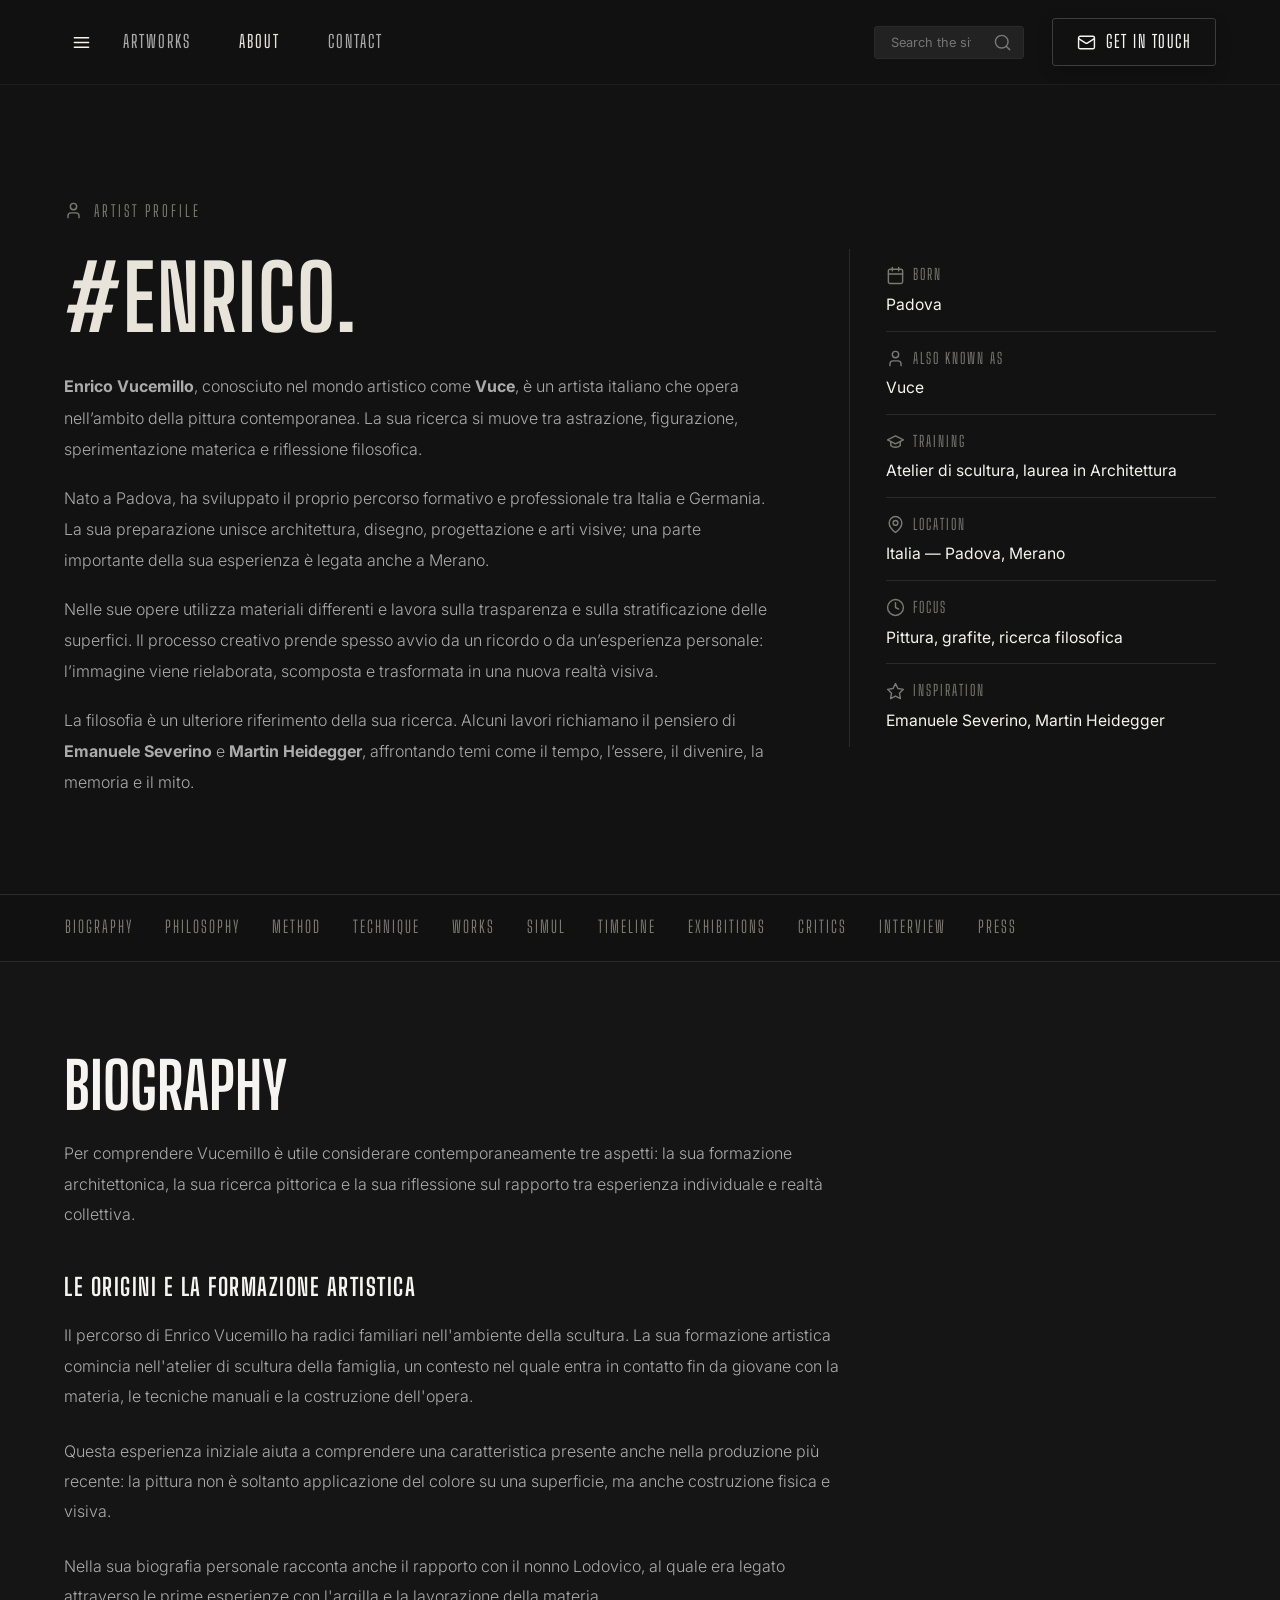
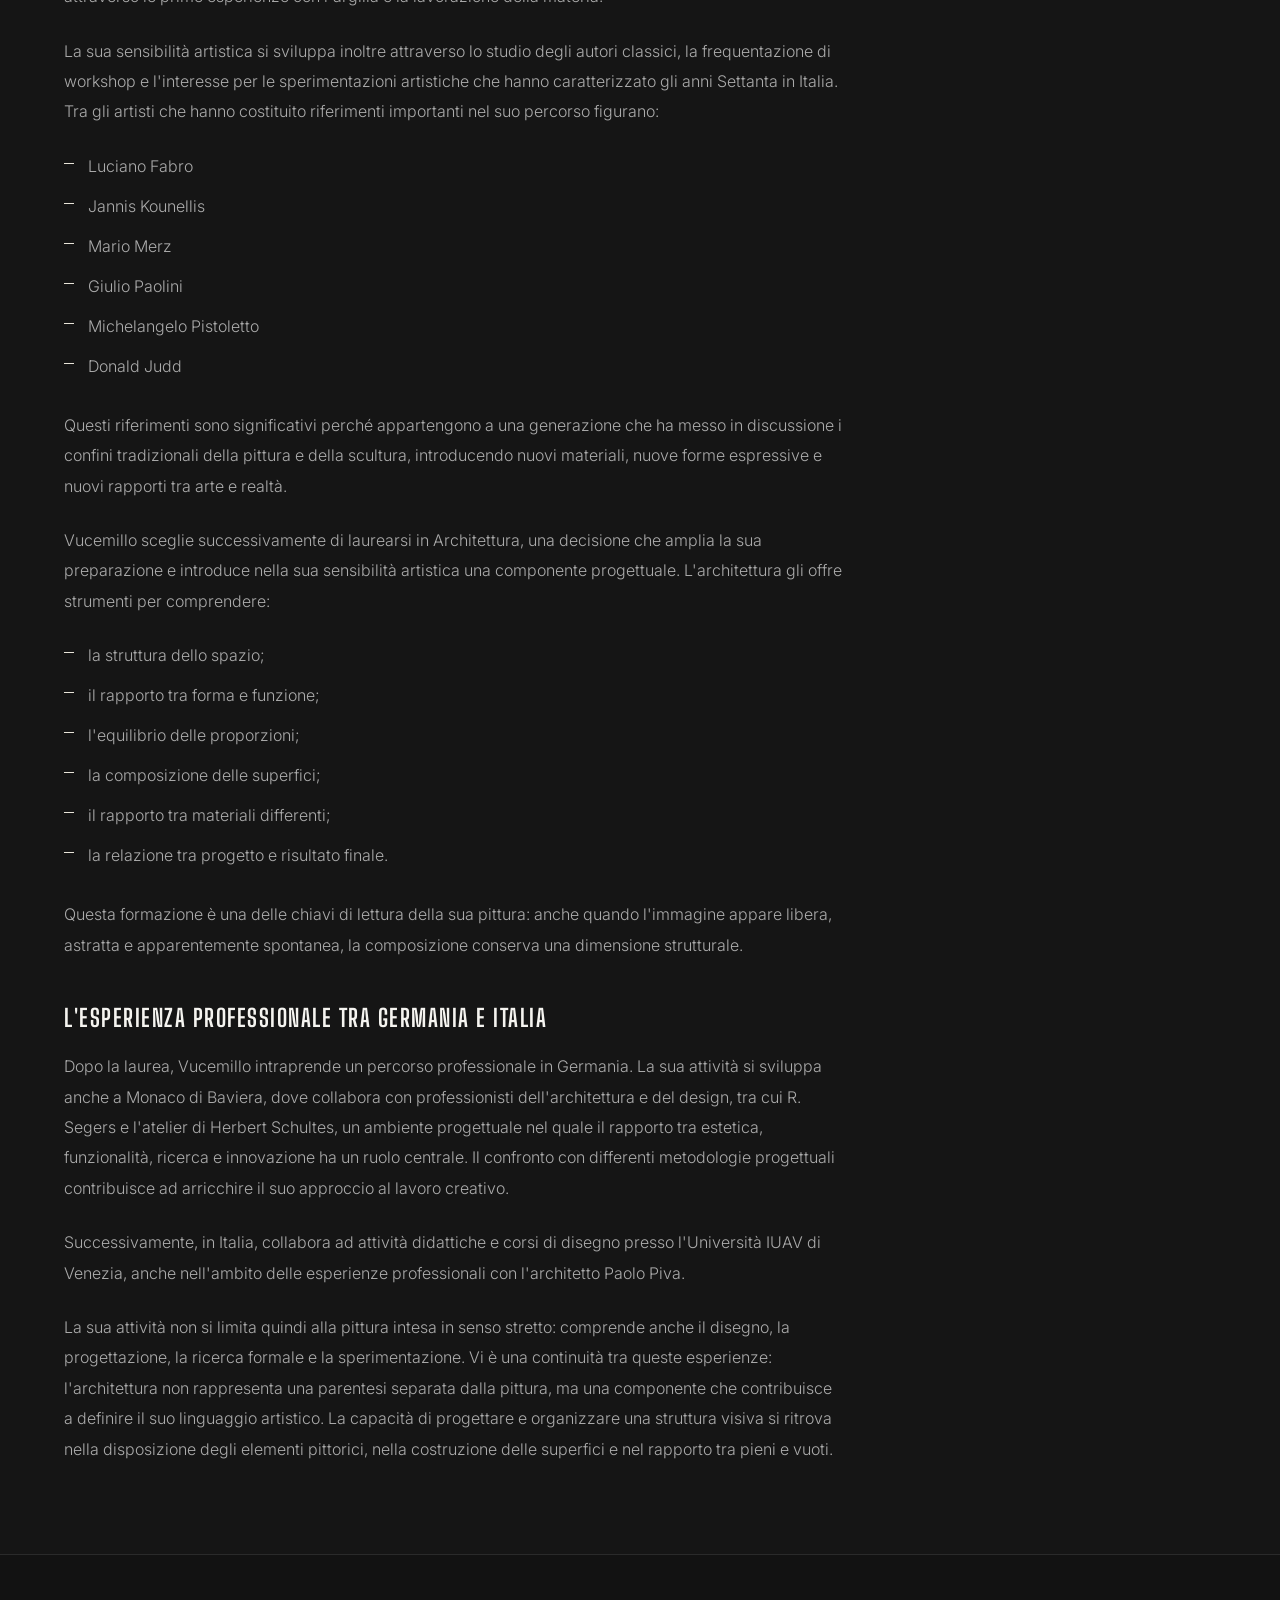
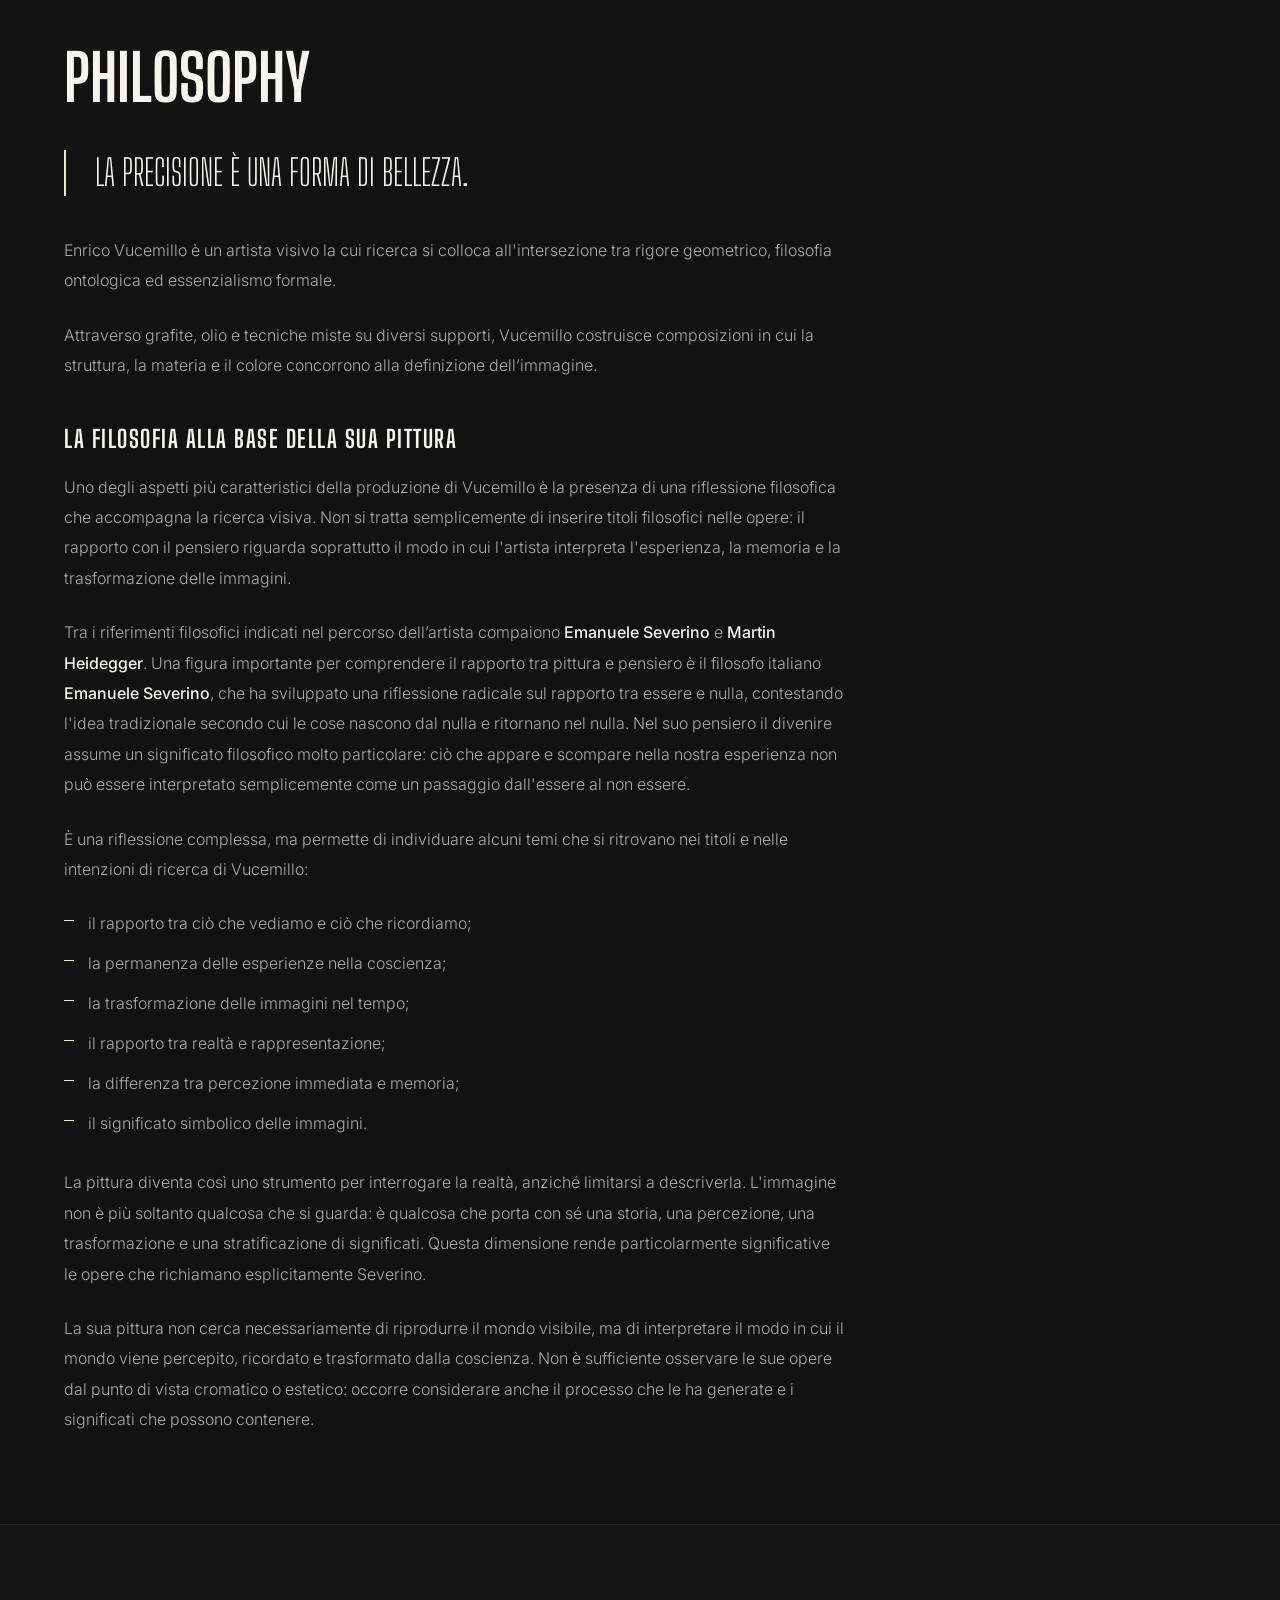
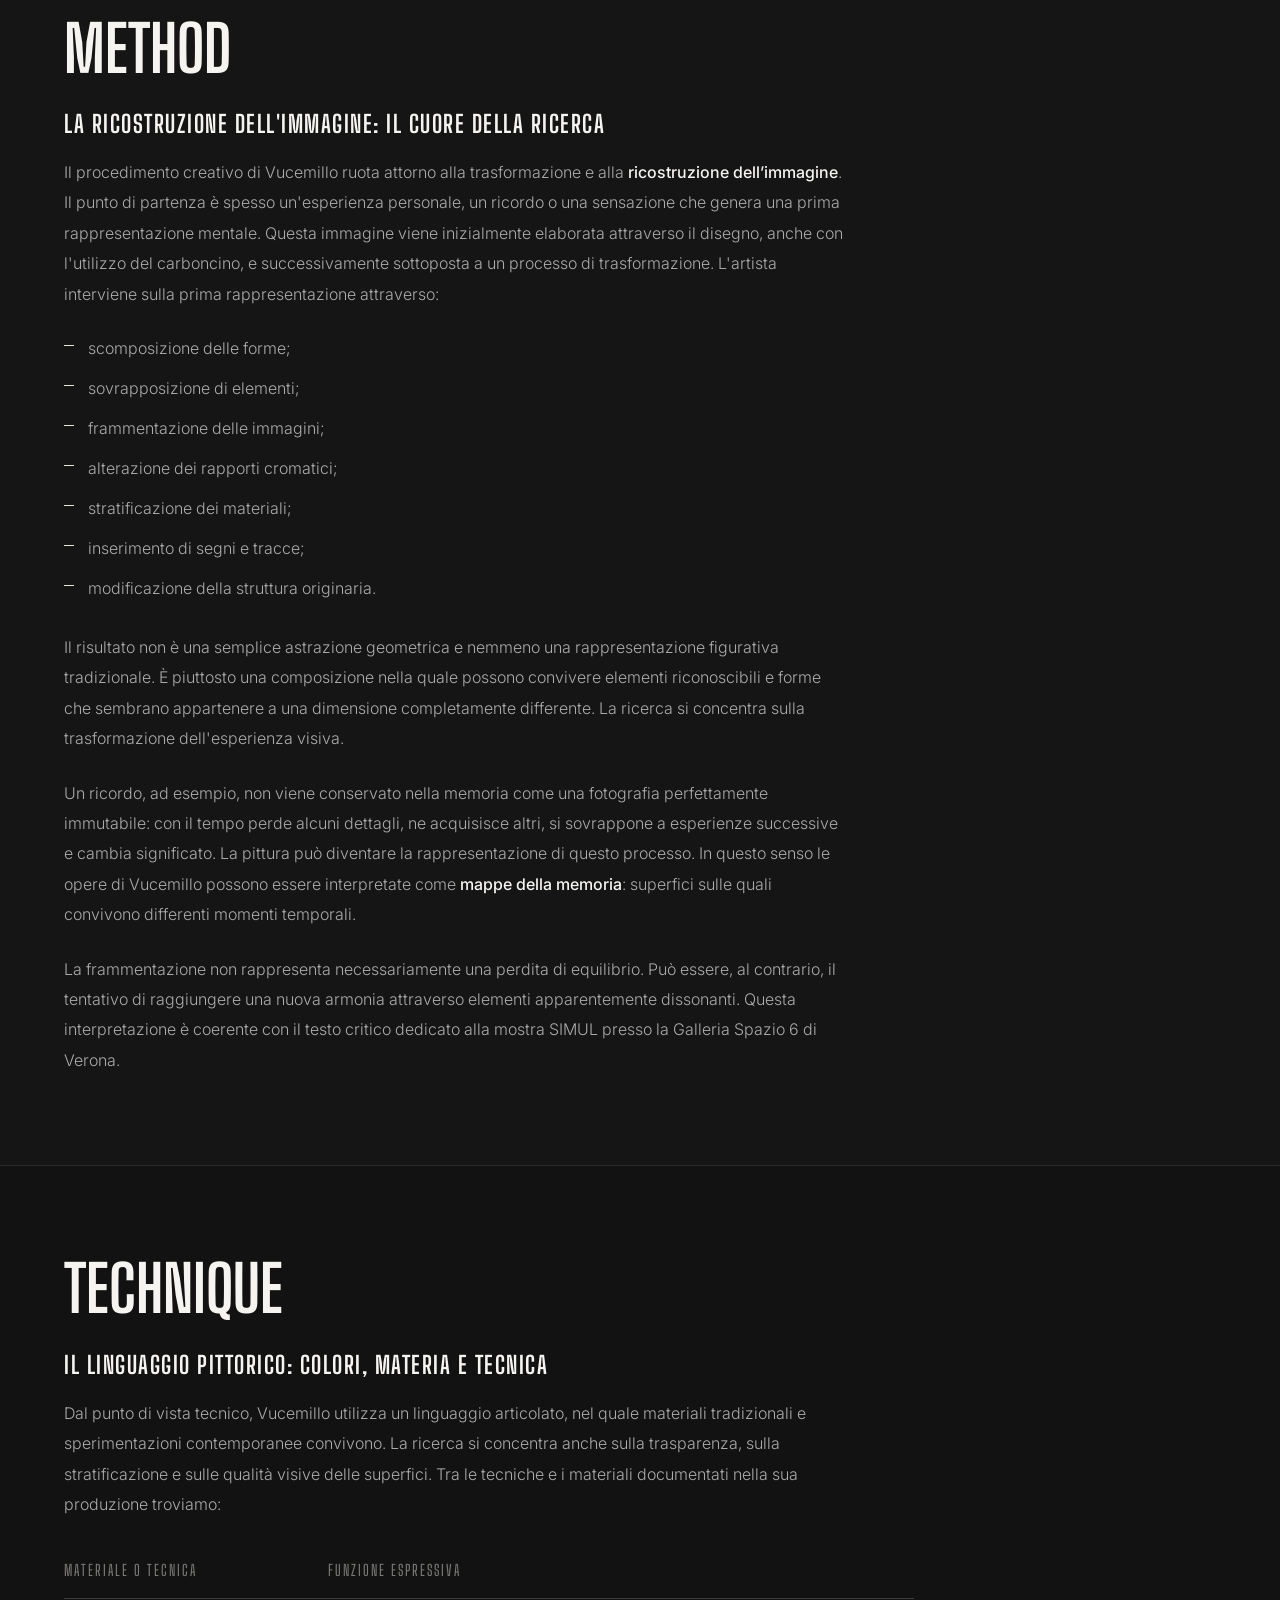
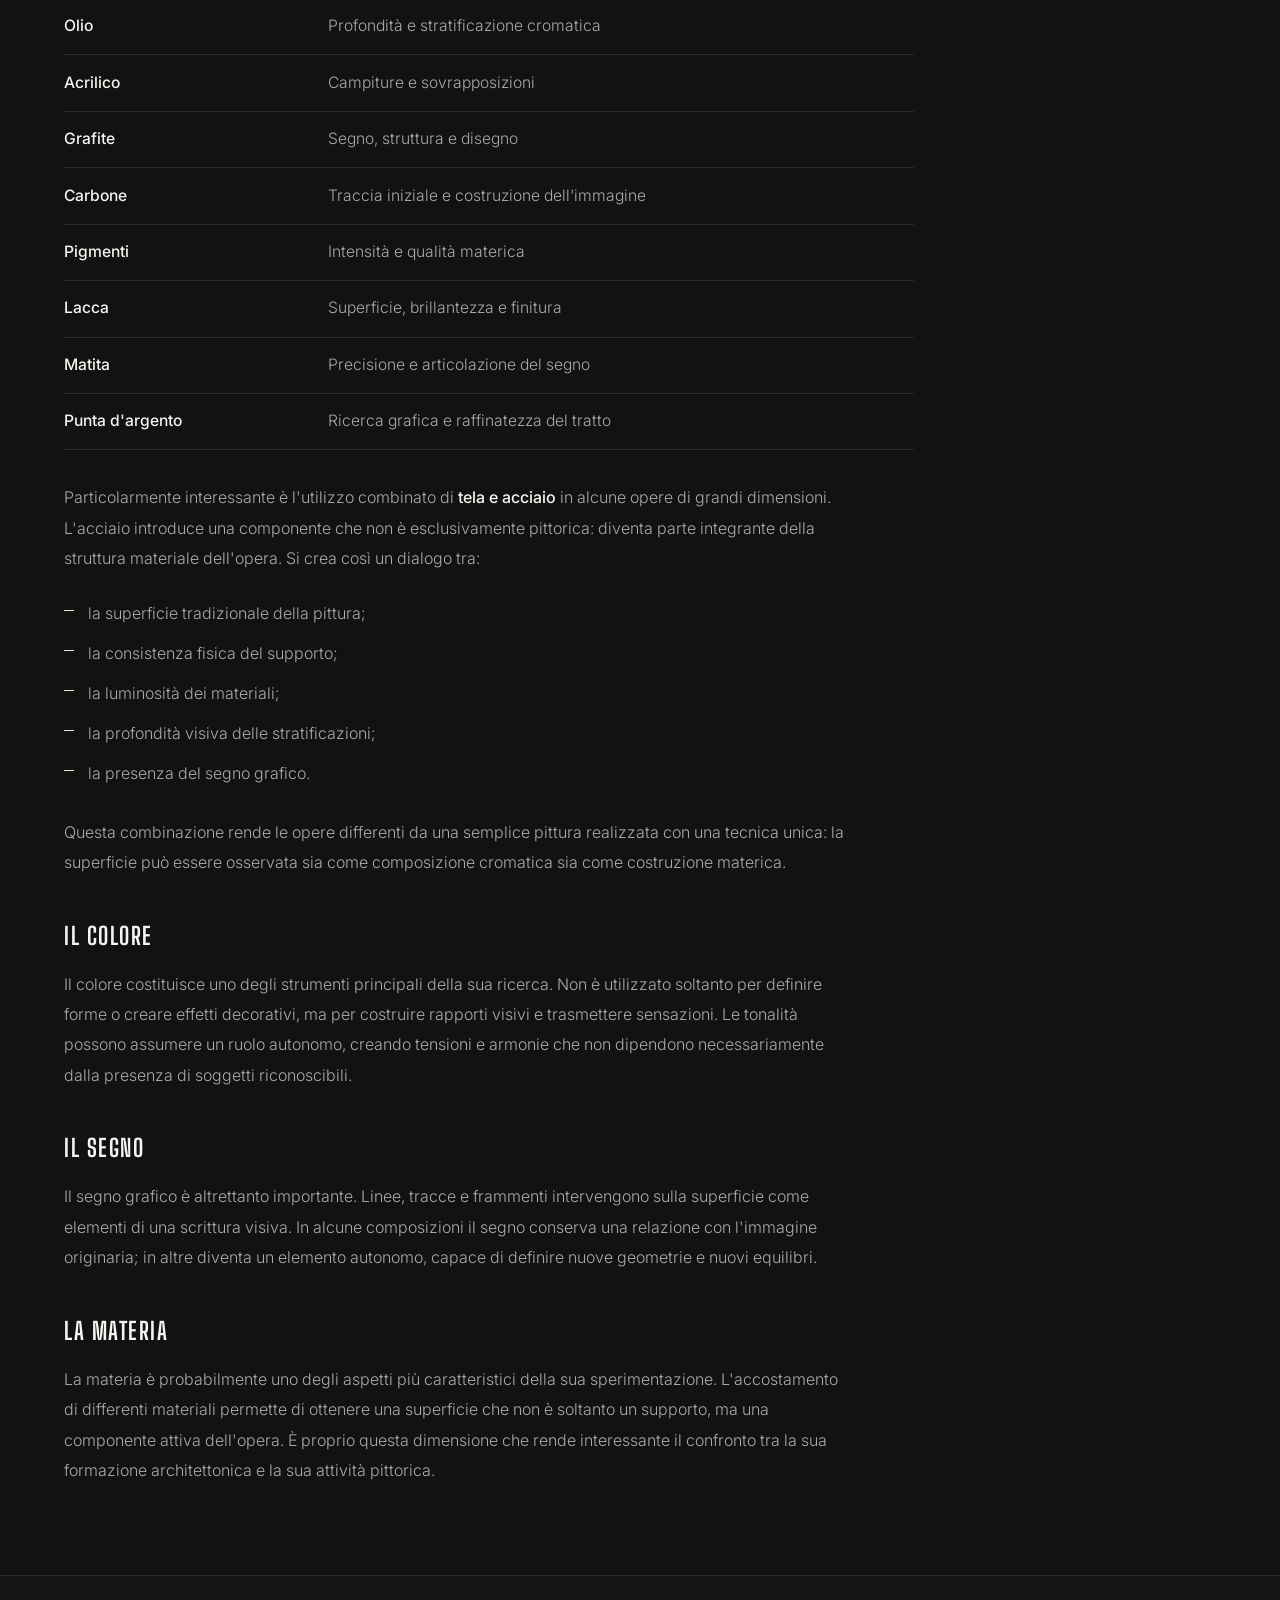
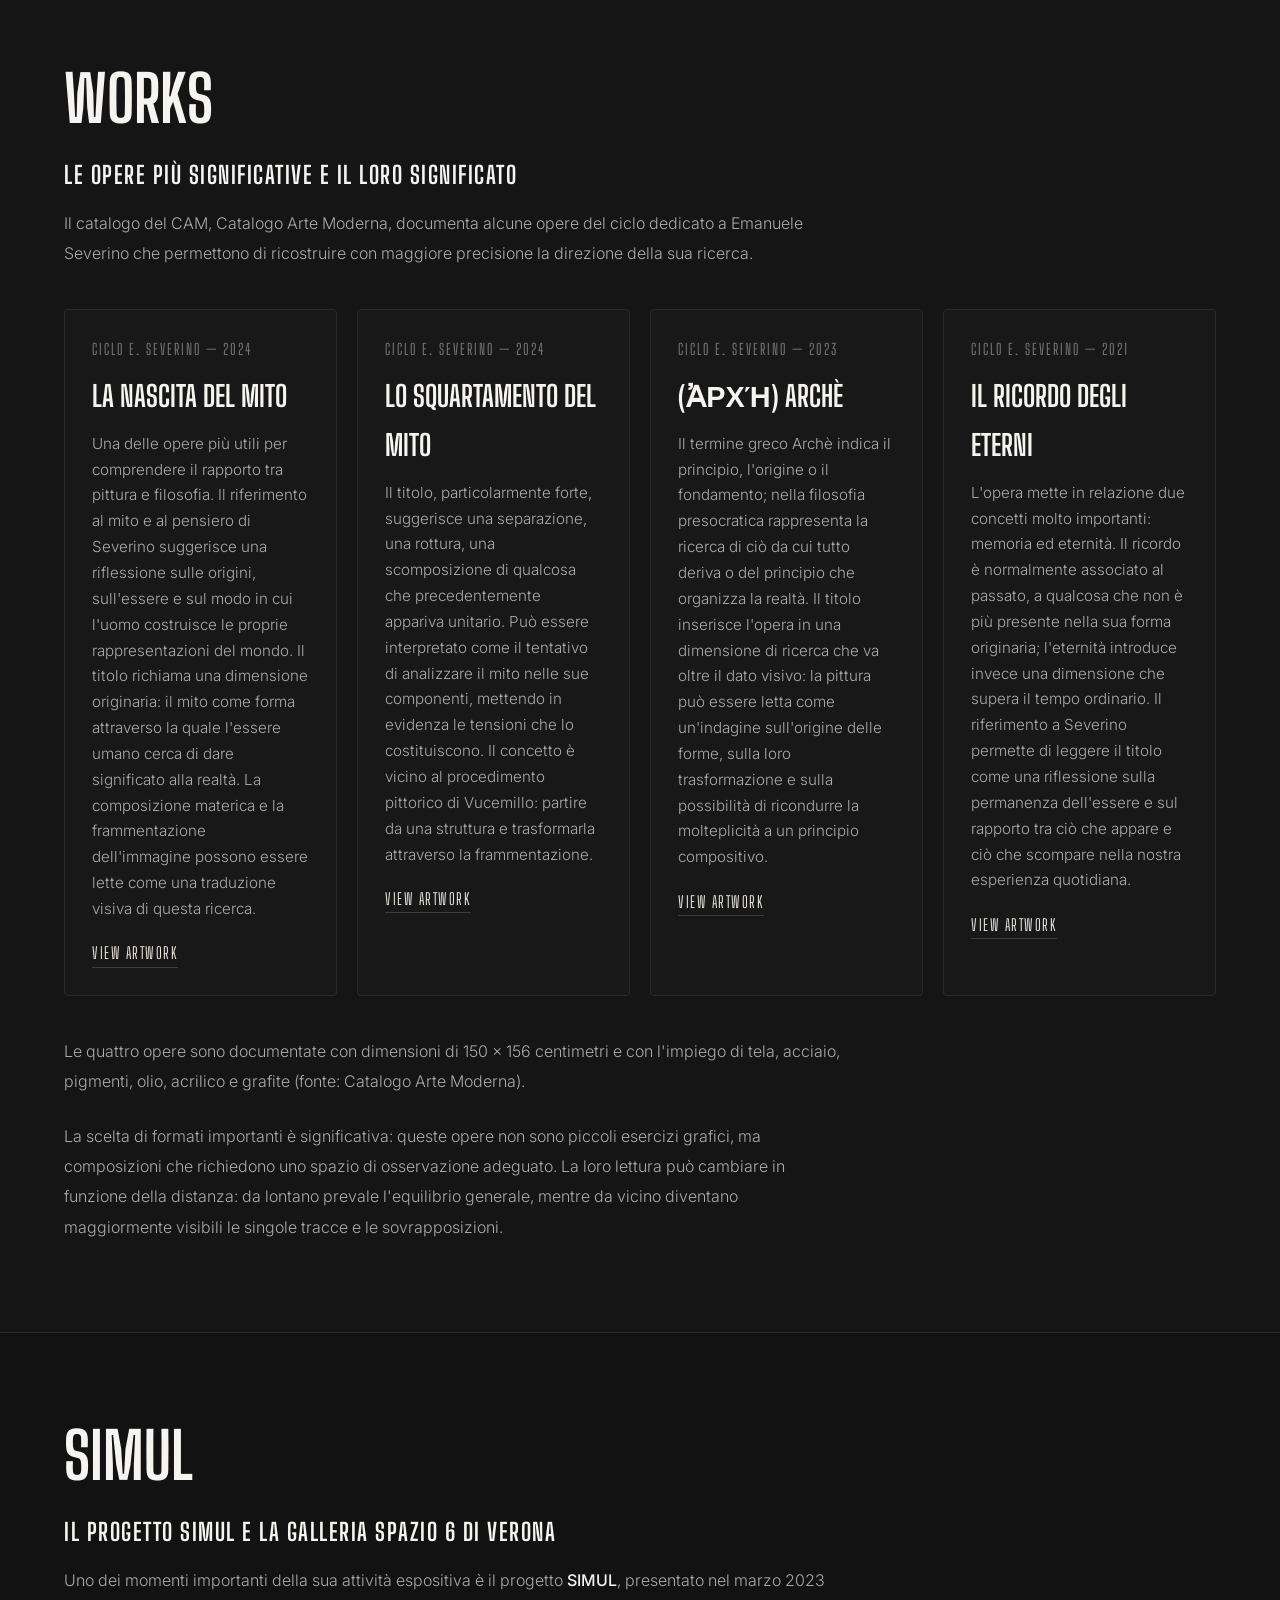
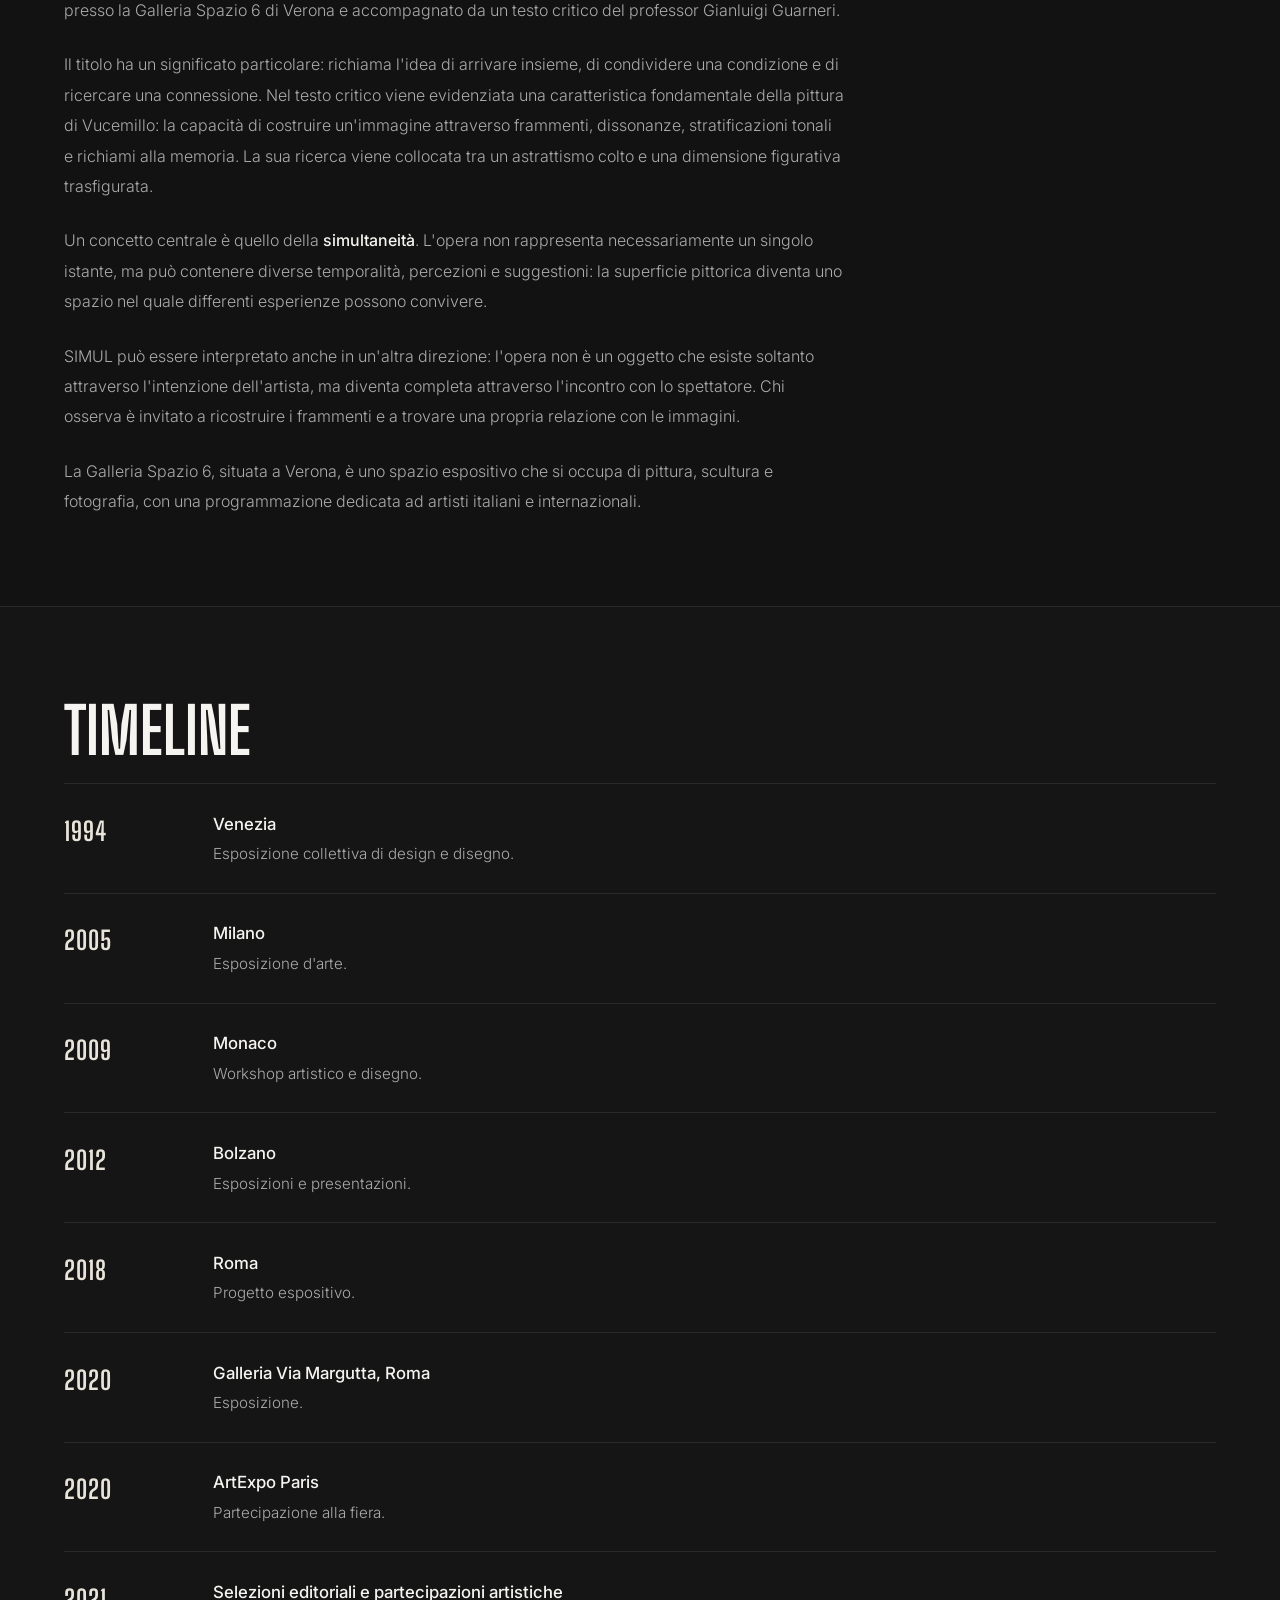
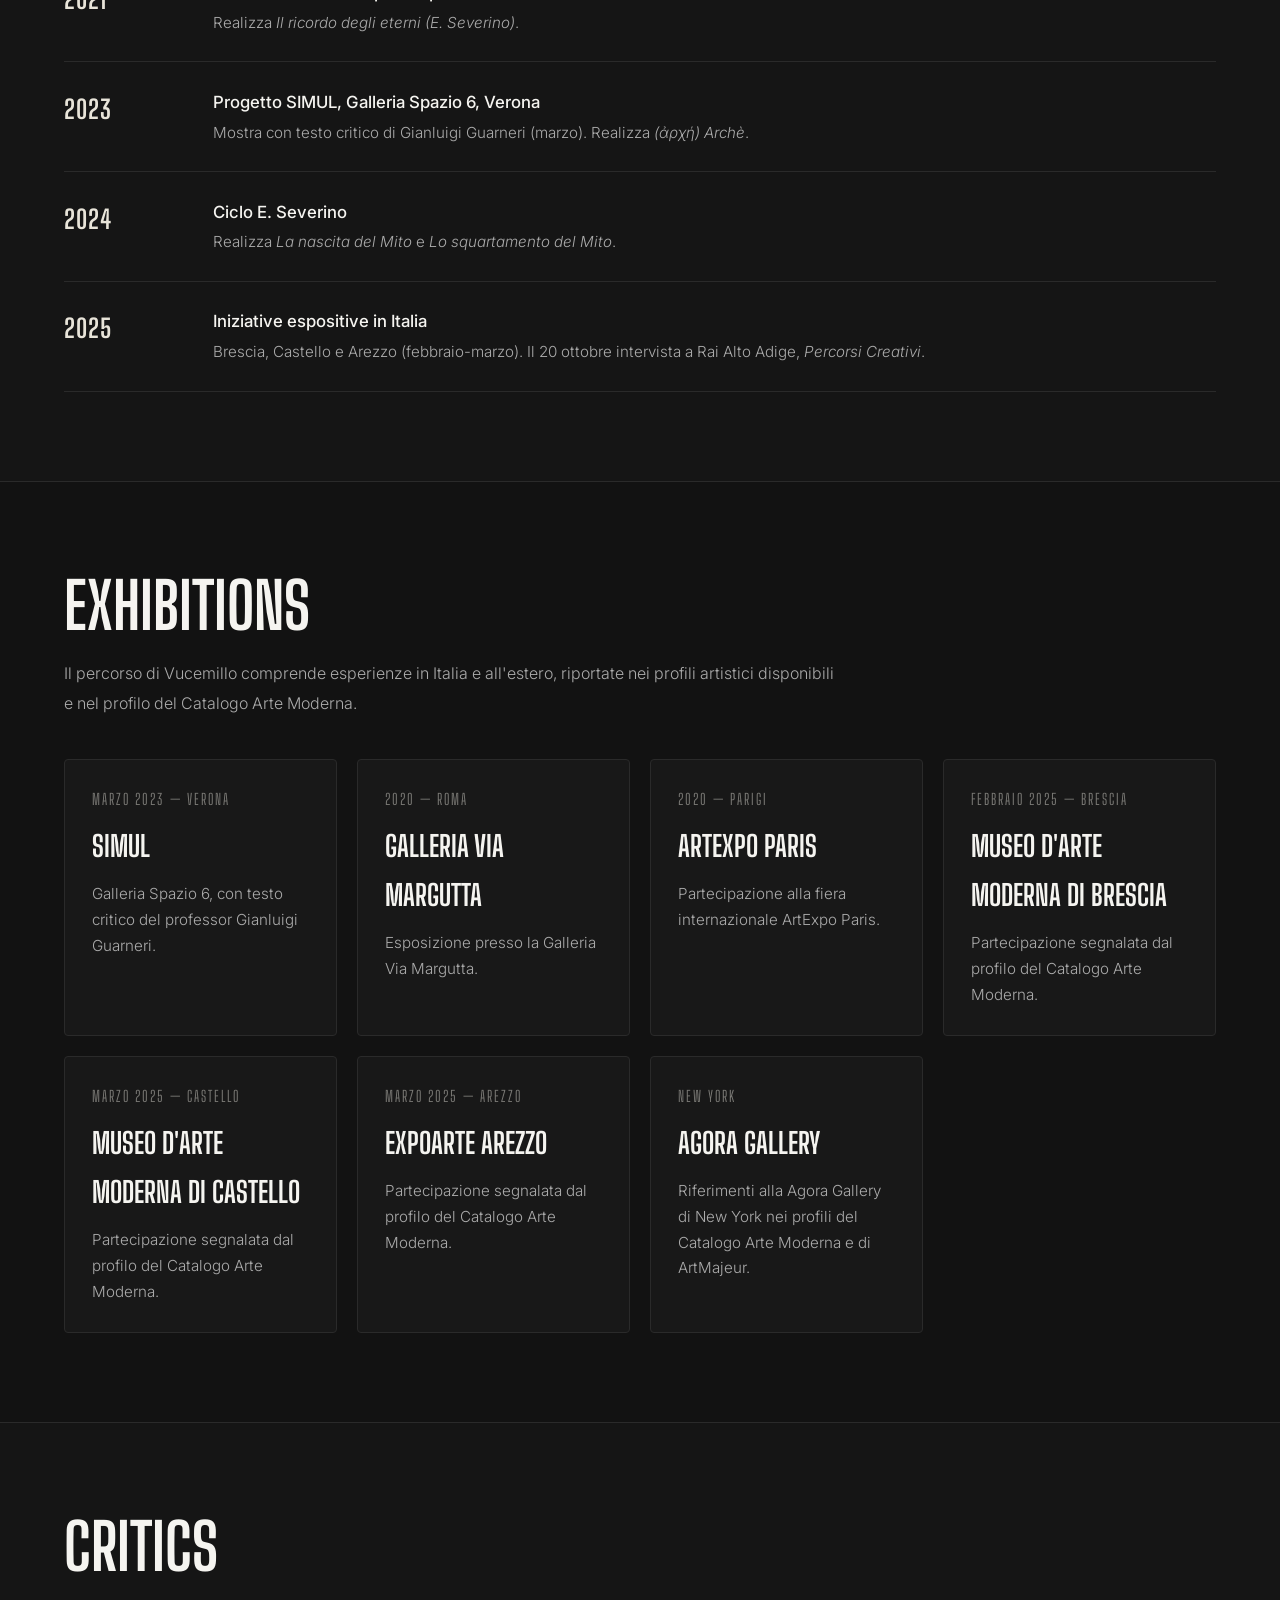
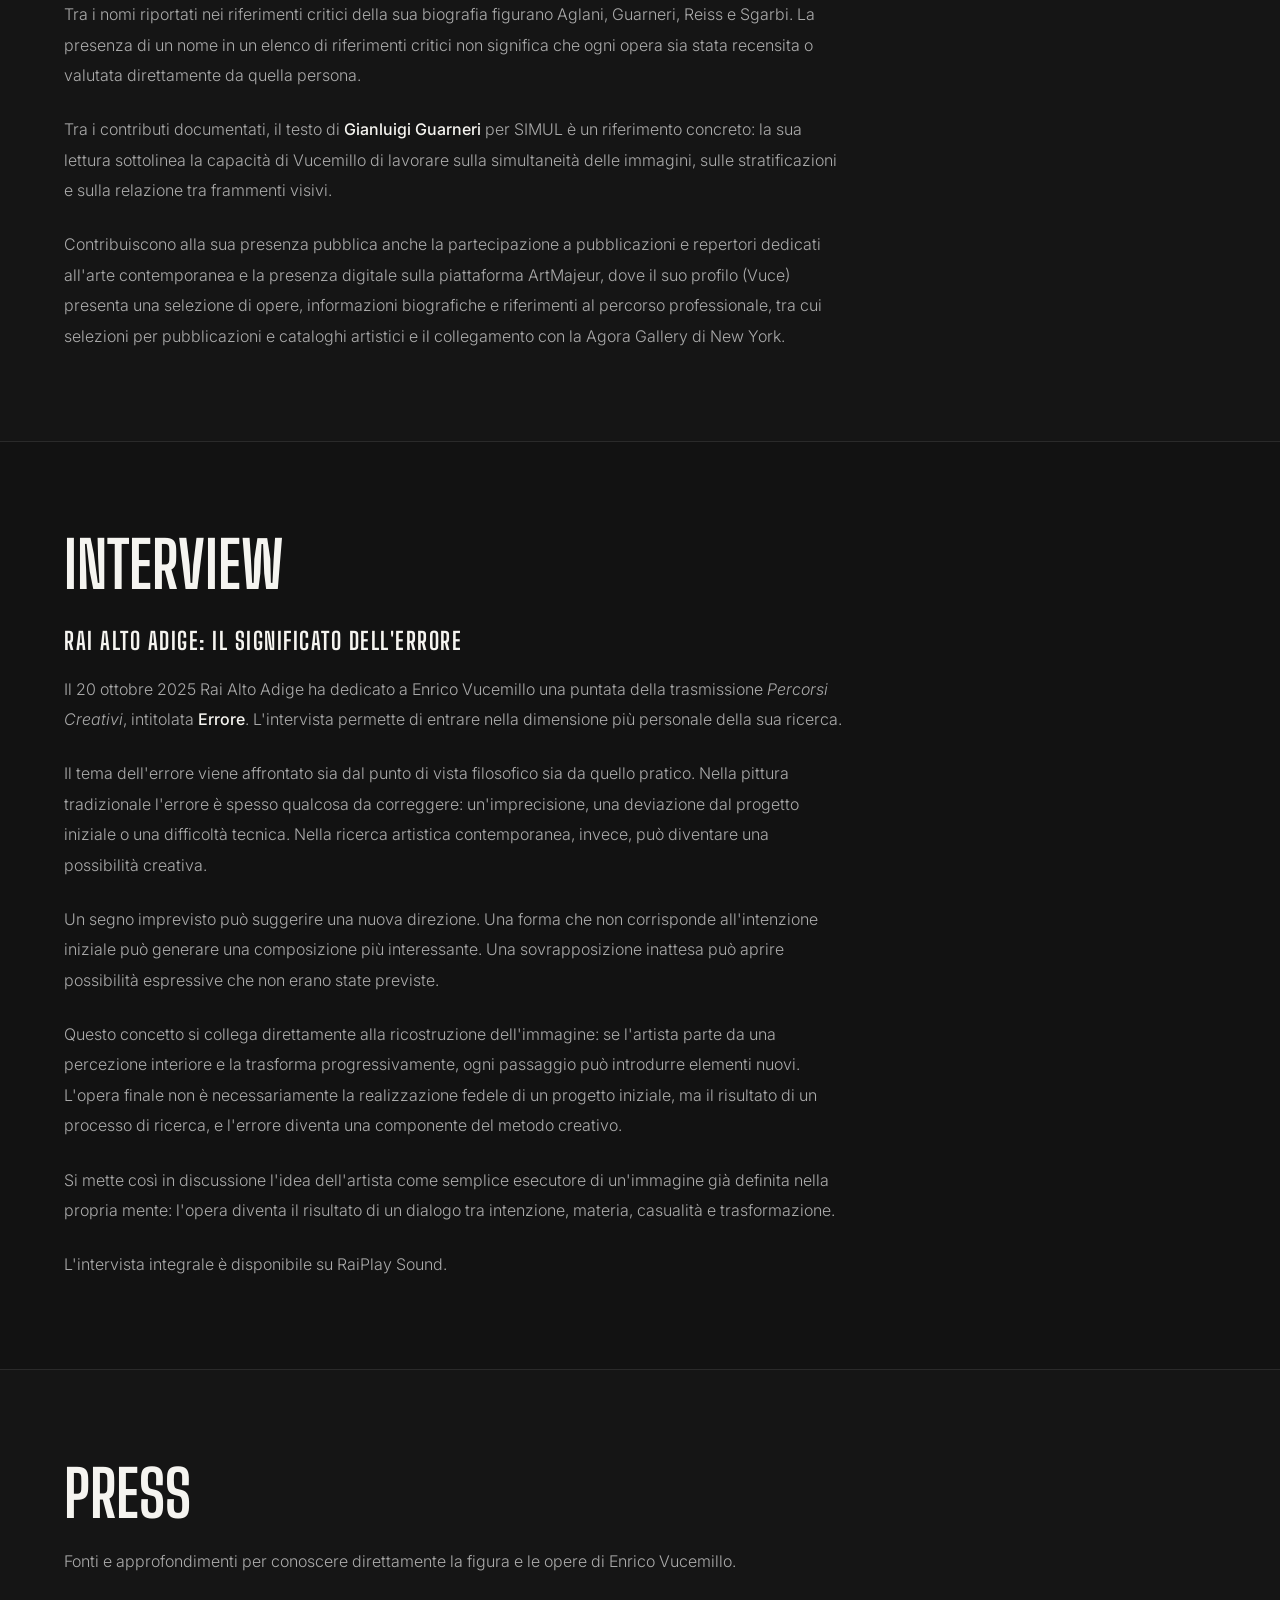
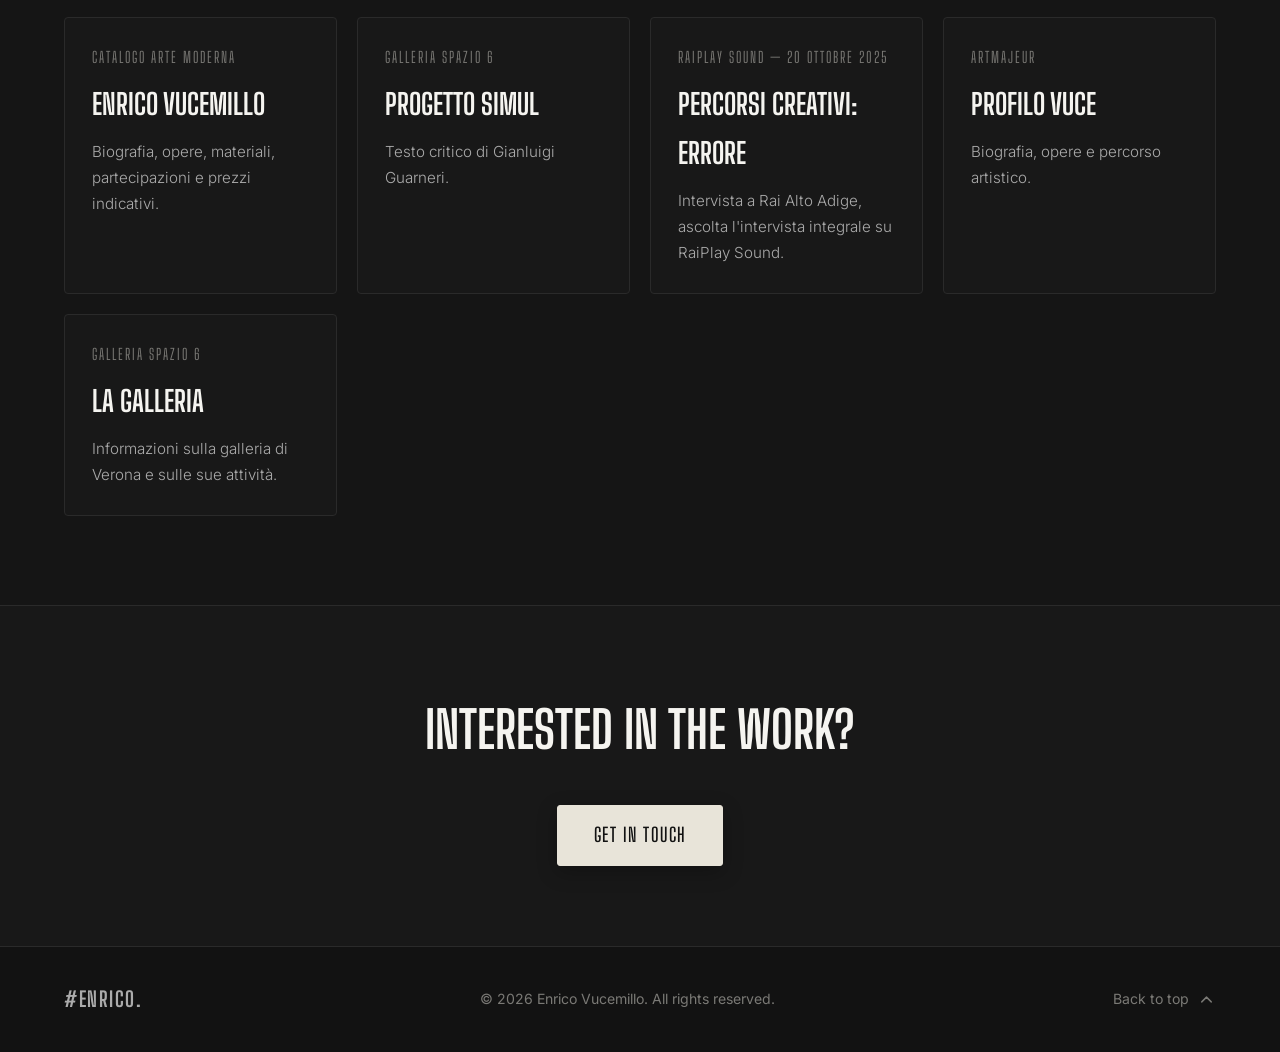
==== public /about.html @ 14bd3fbc "ou" ====
<!doctype html>
<html lang="it">
<head>
  <meta charset="utf-8">
  <meta name="viewport" content="width=device-width, initial-scale=1">
  <title>About — #ENRICO.</title>
  <meta name="description" content="Enrico Vucemillo — visual artist. Biografia, ricerca artistica, opere, mostre e approfondimenti.">
  <link rel="preconnect" href="https://fonts.googleapis.com">
  <link rel="preconnect" href="https://fonts.gstatic.com" crossorigin>
  <link href="https://fonts.googleapis.com/css2?family=Big+Shoulders+Display:wght@700;800;900&family=Inter:wght@300;400;500;600&display=swap" rel="stylesheet">

  <style>
    /* ==========================================================================
       BASE (same design tokens as the home page)
       ========================================================================== */
    :root {
      --bg-main: #121212;
      --bg-panel: #181818;
      --bg-subtle: #222222;
      --bg-crema-subtle: #262523;

      --text-main: #f5f4f0;
      --text-muted: #ababab;
      --text-dim: #7a7975;

      --accent-crema: #e8e4d9;
      --border-color: #2a2a2a;
      --border-light: #3d3d3d;

      --font-display: 'Big Shoulders Display', Impact, sans-serif;
      --font-sans: 'Inter', -apple-system, BlinkMacSystemFont, sans-serif;

      --header-height: 85px;
      --transition: all 0.4s cubic-bezier(0.16, 1, 0.3, 1);
    }

    ::selection { background-color: var(--accent-crema); color: var(--bg-main); }
    ::-webkit-scrollbar { width: 6px; }
    ::-webkit-scrollbar-track { background: var(--bg-main); }
    ::-webkit-scrollbar-thumb { background: var(--border-light); border-radius: 3px; }
    ::-webkit-scrollbar-thumb:hover { background: var(--accent-crema); }

    * { box-sizing: border-box; margin: 0; padding: 0; }

    html {
      scroll-behavior: smooth;
      scroll-padding-top: calc(var(--header-height) + 70px);
      font-size: 16px;
      background-color: var(--bg-main);
      color: var(--text-main);
      font-family: var(--font-sans);
      -webkit-font-smoothing: antialiased;
    }

    body { overflow-x: hidden; line-height: 1.7; }

    a { color: inherit; text-decoration: none; transition: var(--transition); }
    button { font-family: inherit; cursor: pointer; border: none; background: none; }

    a:focus-visible, button:focus-visible {
      outline: 2px solid var(--accent-crema);
      outline-offset: 3px;
    }

    .icon-inline {
      width: 19px; height: 19px;
      vertical-align: middle;
      display: inline-block;
      flex-shrink: 0;
      stroke-width: 1.8;
      transition: var(--transition);
    }
    a:hover .icon-inline, button:hover .icon-inline { color: var(--accent-crema); transform: translateY(-1px); }

    .scroll-progress {
      position: fixed; top: 0; left: 0;
      height: 2px; width: 0%;
      background-color: var(--accent-crema);
      z-index: 1000;
      transition: width 0.1s ease-out;
    }

    /* HEADER */
    .site-header {
      position: fixed; top: 0; left: 0;
      width: 100%; height: var(--header-height);
      display: flex; align-items: center; justify-content: space-between;
      padding: 0 4rem;
      z-index: 100;
      background: rgba(18, 18, 18, 0.82);
      backdrop-filter: blur(16px);
      -webkit-backdrop-filter: blur(16px);
      border-bottom: 1px solid rgba(255, 255, 255, 0.06);
    }

    .header-left { display: flex; align-items: center; gap: 1.5rem; }

    .menu-toggle-btn {
      display: flex; align-items: center; justify-content: center;
      padding: 0.5rem;
      color: var(--text-main);
      border-radius: 3px;
      transition: var(--transition);
    }
    .menu-toggle-btn:hover { color: var(--accent-crema); background-color: var(--bg-subtle); }

    .nav { display: flex; align-items: center; gap: 3rem; }
    .nav a {
      font-family: var(--font-display);
      font-size: 1.1rem;
      text-transform: uppercase;
      letter-spacing: 2px;
      color: var(--text-muted);
      font-weight: 500;
    }
    .nav a:hover, .nav a.active { color: var(--accent-crema); }

    .header-cta {
      display: inline-flex; align-items: center; gap: 0.6rem;
      font-family: var(--font-display);
      font-size: 1.1rem;
      text-transform: uppercase;
      letter-spacing: 1.5px;
      padding: 0.5rem 1.5rem;
      border: 1px solid var(--border-light);
      border-radius: 3px;
      color: var(--text-main);
      box-shadow: 0 4px 15px rgba(0,0,0,0.2);
      font-weight: 500;
    }
    .header-cta:hover { background-color: var(--accent-crema); color: var(--bg-main); border-color: var(--accent-crema); }

    /* SEARCH */
    .header-right { display: flex; align-items: center; gap: 1.8rem; }
    .search-box { position: relative; display: flex; align-items: center; }
    .search-box input {
      background-color: var(--bg-subtle);
      border: 1px solid var(--border-color);
      border-radius: 3px;
      padding: 0.5rem 2.4rem 0.5rem 1rem;
      color: var(--text-main);
      font-family: var(--font-sans);
      font-size: 0.8rem;
      width: 150px;
      transition: var(--transition);
    }
    .search-box input:focus { outline: none; border-color: var(--accent-crema); width: 210px; background-color: #1a1a1a; }
    .search-box button {
      position: absolute; right: 0.7rem;
      color: var(--text-dim);
      display: flex; align-items: center; justify-content: center;
    }

    /* SIDEBAR */
    .sidebar-overlay {
      position: fixed; inset: 0;
      background: rgba(0, 0, 0, 0.7);
      backdrop-filter: blur(6px);
      -webkit-backdrop-filter: blur(6px);
      z-index: 1500;
      opacity: 0; pointer-events: none;
      transition: opacity 0.3s cubic-bezier(0.16, 1, 0.3, 1);
    }
    .sidebar-overlay.active { opacity: 1; pointer-events: auto; }

    .sidebar {
      position: fixed; top: 0; left: 0;
      width: 320px; max-width: 85vw; height: 100%;
      background-color: var(--bg-panel);
      border-right: 1px solid var(--border-color);
      z-index: 1600;
      transform: translateX(-100%);
      transition: transform 0.4s cubic-bezier(0.16, 1, 0.3, 1);
      display: flex; flex-direction: column;
      padding: 2.5rem 2rem;
      overflow-y: auto;
    }
    .sidebar.active { transform: translateX(0); }

    .sidebar-header {
      display: flex; align-items: center; justify-content: space-between;
      margin-bottom: 3rem; padding-bottom: 1rem;
      border-bottom: 1px solid var(--border-color);
    }
    .sidebar-title {
      font-family: var(--font-display);
      font-size: 1.6rem; font-weight: 700;
      letter-spacing: 1.5px;
      color: var(--accent-crema);
      text-transform: uppercase;
    }
    .sidebar-close-btn { color: var(--text-muted); font-size: 1.8rem; line-height: 1; transition: var(--transition); }
    .sidebar-close-btn:hover { color: var(--accent-crema); }

    .sidebar-section { margin-bottom: 2.5rem; }
    .sidebar-section-title {
      font-family: var(--font-display);
      font-size: 0.9rem;
      text-transform: uppercase;
      letter-spacing: 2.5px;
      color: var(--text-dim);
      margin-bottom: 1.2rem;
    }
    .sidebar-menu { list-style: none; display: flex; flex-direction: column; gap: 0.9rem; }
    .sidebar-menu a {
      font-family: var(--font-display);
      font-size: 1.25rem;
      letter-spacing: 1.5px;
      text-transform: uppercase;
      color: var(--text-muted);
      font-weight: 500;
      display: flex; align-items: center; justify-content: space-between;
    }
    .sidebar-menu a:hover, .sidebar-menu a.active { color: var(--accent-crema); padding-left: 0.5rem; }

    /* BUTTONS & LABELS */
    .label {
      font-family: var(--font-display);
      font-size: 1rem;
      text-transform: uppercase;
      letter-spacing: 3px;
      color: var(--text-dim);
      margin-bottom: 1.8rem;
      display: flex; align-items: center; gap: 0.7rem;
    }

    .btn {
      display: inline-flex; align-items: center; gap: 0.8rem;
      padding: 0.8rem 2.2rem;
      font-family: var(--font-display);
      font-size: 1.2rem;
      letter-spacing: 1.5px;
      text-transform: uppercase;
      transition: var(--transition);
      border-radius: 3px;
      box-shadow: 0 6px 20px rgba(0,0,0,0.25);
    }
    .btn--solid { background-color: var(--accent-crema); color: var(--bg-main); border: 1px solid var(--accent-crema); font-weight: 600; }
    .btn--solid:hover { background-color: transparent; color: var(--accent-crema); }
    .btn--ghost { border: 1px solid var(--border-light); color: var(--text-main); font-weight: 600; }
    .btn--ghost:hover { border-color: var(--accent-crema); color: var(--accent-crema); }

    /* ==========================================================================
       ABOUT PAGE
       ========================================================================== */
    main { padding-top: var(--header-height); }

    .page-hero {
      padding: 6rem 4rem 5rem;
      display: flex; justify-content: center;
    }

    .about__inner {
      width: 100%;
      max-width: 1150px;
      display: grid;
      grid-template-columns: 1.25fr 1fr;
      gap: 6rem;
    }

    .about__name {
      font-family: var(--font-display);
      font-size: 4.8rem; font-weight: 700; line-height: 1;
      margin-bottom: 2.2rem;
      color: var(--accent-crema);
      text-transform: uppercase;
    }

    .about__bio { color: var(--text-muted); font-size: 1rem; line-height: 1.9; font-weight: 300; }
    .about__bio p + p { margin-top: 1.5rem; }

    .about__list {
      display: flex; flex-direction: column; justify-content: center;
      border-left: 1px solid var(--border-color);
      padding-left: 3.5rem;
    }
    .about__row { display: flex; flex-direction: column; padding: 1rem 0; border-bottom: 1px solid var(--border-color); }
    .about__row:last-child { border-bottom: none; }
    .about__row dt {
      font-family: var(--font-display);
      font-size: 0.95rem;
      text-transform: uppercase;
      letter-spacing: 2px;
      color: var(--text-dim);
      display: flex; align-items: center; gap: 0.5rem;
    }
    .about__row dd { font-size: 1.05rem; color: var(--text-main); font-weight: 400; margin-top: 0.3rem; }

    /* In-page sub navigation */
    .subnav {
      position: sticky;
      top: var(--header-height);
      z-index: 50;
      background: rgba(18, 18, 18, 0.92);
      backdrop-filter: blur(12px);
      -webkit-backdrop-filter: blur(12px);
      border-top: 1px solid var(--border-color);
      border-bottom: 1px solid var(--border-color);
      padding: 0 4rem;
      display: flex; justify-content: center;
    }
    .subnav ul {
      width: 100%; max-width: 1150px;
      list-style: none;
      display: flex; gap: 2.5rem;
      overflow-x: auto;
      scrollbar-width: none;
    }
    .subnav ul::-webkit-scrollbar { display: none; }
    .subnav a {
      display: block;
      padding: 1.1rem 0;
      font-family: var(--font-display);
      font-size: 1.05rem;
      text-transform: uppercase;
      letter-spacing: 2px;
      color: var(--text-dim);
      white-space: nowrap;
      border-bottom: 2px solid transparent;
    }
    .subnav a:hover, .subnav a.active { color: var(--accent-crema); border-bottom-color: var(--accent-crema); }

    /* Generic content sections: copy the pattern to add more */
    .page-section {
      padding: 6rem 4rem;
      display: flex; justify-content: center;
      border-bottom: 1px solid var(--border-color);
    }
    .page-section:nth-of-type(even) { background-color: #151515; }
    .page-section__inner { width: 100%; max-width: 1150px; }

    .page-section__title {
      font-family: var(--font-display);
      font-size: 4rem; font-weight: 700;
      text-transform: uppercase;
      margin-bottom: 1.2rem;
      line-height: 1.05;
    }

    .prose { max-width: 760px; color: var(--text-muted); font-size: 1.02rem; line-height: 1.9; font-weight: 300; }
    .prose p + p { margin-top: 1.5rem; }
    .prose blockquote {
      margin: 2rem 0;
      padding-left: 1.8rem;
      border-left: 2px solid var(--accent-crema);
      font-family: var(--font-display);
      font-size: 2rem; line-height: 1.3;
      color: var(--text-main);
      text-transform: uppercase;
    }

    .prose h3 {
      font-family: var(--font-display);
      font-size: 1.5rem; font-weight: 700;
      letter-spacing: 1.5px;
      text-transform: uppercase;
      color: var(--text-main);
      margin: 2.6rem 0 0.8rem;
    }
    .prose h3:first-child { margin-top: 0; }
    .prose strong { color: var(--text-main); font-weight: 500; }
    .prose ul { list-style: none; margin-top: 1rem; }
    .prose ul li { position: relative; padding: 0.3rem 0 0.3rem 1.5rem; }
    .prose ul li::before {
      content: ''; position: absolute; left: 0; top: 1.05rem;
      width: 0.6rem; height: 1px; background: var(--accent-crema);
    }
    .prose ul + p, .prose p + ul { margin-top: 1.2rem; }
    .prose ul + p { margin-top: 1.5rem; }
    .prose blockquote + p { margin-top: 0; }

    .data-table { width: 100%; max-width: 760px; border-collapse: collapse; margin: 1.8rem 0 0.5rem; }
    .data-table th, .data-table td {
      text-align: left; vertical-align: top;
      padding: 0.9rem 1.2rem 0.9rem 0;
      border-bottom: 1px solid var(--border-color);
      font-size: 0.98rem;
    }
    .data-table th {
      font-family: var(--font-display);
      font-size: 0.95rem; font-weight: 500;
      letter-spacing: 2px; text-transform: uppercase;
      color: var(--text-dim);
      border-bottom-color: var(--border-light);
    }
    .data-table td:first-child { color: var(--text-main); font-weight: 500; white-space: nowrap; }
    .data-table td { color: var(--text-muted); font-weight: 300; }

    .note { margin-top: 1.4rem; max-width: 760px; font-size: 0.85rem; line-height: 1.7; color: var(--text-dim); font-weight: 300; }
    .card-grid { margin-top: 2.5rem; }
    .card-grid + .prose { margin-top: 2.5rem; }
    .info-card__link {
      display: inline-block; margin-top: 1.1rem;
      font-family: var(--font-display);
      font-size: 1rem; letter-spacing: 1.5px; text-transform: uppercase;
      color: var(--accent-crema);
      border-bottom: 1px solid var(--border-light);
    }
    .info-card__link:hover { border-bottom-color: var(--accent-crema); }

    .placeholder { color: var(--text-dim); font-style: italic; }

    /* Timeline component */
    .timeline { list-style: none; border-top: 1px solid var(--border-color); }
    .timeline li {
      display: grid;
      grid-template-columns: 140px 1fr;
      gap: 2rem;
      padding: 1.6rem 0;
      border-bottom: 1px solid var(--border-color);
    }
    .timeline__year {
      font-family: var(--font-display);
      font-size: 1.6rem; font-weight: 700;
      letter-spacing: 1px;
      color: var(--accent-crema);
    }
    .timeline__title { font-size: 1.05rem; color: var(--text-main); font-weight: 500; }
    .timeline__text { color: var(--text-muted); font-size: 0.95rem; font-weight: 300; margin-top: 0.2rem; }

    /* Card grid component (exhibitions, press, publications...) */
    .card-grid {
      display: grid;
      grid-template-columns: repeat(auto-fill, minmax(300px, 1fr));
      gap: 2rem;
    }
    .info-card {
      background-color: var(--bg-panel);
      border: 1px solid var(--border-color);
      border-radius: 4px;
      padding: 2rem;
      transition: var(--transition);
    }
    .info-card:hover { border-color: var(--border-light); }
    .info-card__meta {
      font-family: var(--font-display);
      font-size: 0.95rem;
      text-transform: uppercase;
      letter-spacing: 2px;
      color: var(--text-dim);
      margin-bottom: 0.6rem;
    }
    .info-card__title {
      font-family: var(--font-display);
      font-size: 1.8rem; font-weight: 700;
      text-transform: uppercase;
      margin-bottom: 0.6rem;
    }
    .info-card__text { color: var(--text-muted); font-size: 0.95rem; font-weight: 300; }

    .cta-band { text-align: center; padding: 6rem 4rem; background-color: var(--bg-panel); }
    .cta-band h2 {
      font-family: var(--font-display);
      font-size: 3.2rem; font-weight: 700;
      text-transform: uppercase;
      margin-bottom: 2rem;
    }

    /* FOOTER */
    .site-footer {
      background-color: var(--bg-main);
      border-top: 1px solid var(--border-color);
      padding: 2.2rem 4rem;
      display: flex; justify-content: space-between; align-items: center;
      font-size: 0.88rem;
      color: var(--text-dim);
    }
    .site-footer__brand {
      font-family: var(--font-display);
      font-size: 1.3rem; font-weight: 700;
      color: var(--text-muted);
      letter-spacing: 1.5px;
    }
    .site-footer a { display: inline-flex; align-items: center; gap: 0.5rem; }
    .site-footer a:hover { color: var(--accent-crema); }

    @media (max-width: 900px) {
      .site-header, .subnav { padding-left: 1.5rem; padding-right: 1.5rem; }
      .page-hero, .page-section, .cta-band { padding-left: 1.5rem; padding-right: 1.5rem; }
      .nav { gap: 1.2rem; }
      .header-cta { display: none; }
      .about__inner { grid-template-columns: 1fr; gap: 2.8rem; }
      .about__name { font-size: 3.4rem; }
      .about__list {
        border-left: none; padding-left: 0;
        border-top: 1px solid var(--border-color);
        padding-top: 1.8rem;
      }
      .timeline li { grid-template-columns: 90px 1fr; gap: 1rem; }
      .site-footer { flex-direction: column; gap: 1rem; text-align: center; }
    }

    @media (max-width: 900px) {
      .header-right { gap: 0.8rem; }
      .search-box input { width: 120px; }
      .search-box input:focus { width: 150px; }
    }

    /* ABOUT PAGE — refined editorial layout */
    .page-hero { padding-top: 7rem; padding-bottom: 6rem; }
    .about__inner { max-width: 1180px; grid-template-columns: minmax(0, 1.45fr) minmax(260px, .75fr); gap: clamp(2.5rem, 6vw, 6rem); align-items: center; }
    .about__name { font-size: clamp(3.8rem, 7vw, 6.2rem); letter-spacing: .015em; margin-bottom: 1.8rem; }
    .about__bio { max-width: 720px; font-size: 1rem; line-height: 1.95; }
    .about__bio p + p { margin-top: 1.1rem; }
    .about__list { padding-left: 2.2rem; }
    .about__row { padding: .85rem 0; }
    .about__row dd { font-size: .98rem; line-height: 1.55; }
    .subnav ul { gap: clamp(1.2rem, 2.5vw, 2.5rem); }
    .page-section { padding-top: clamp(4rem, 7vw, 6.5rem); padding-bottom: clamp(4rem, 7vw, 6.5rem); }
    .page-section__inner { max-width: 1180px; }
    .page-section__title { font-size: 4rem; margin-bottom: 1.2rem; letter-spacing: 0; line-height: 1.05; }
    .prose { max-width: 780px; font-size: 1rem; line-height: 1.9; }
    .prose h3 { margin-top: 2.2rem; margin-bottom: .65rem; }
    .prose blockquote { max-width: 720px; margin: 2.4rem 0; font-size: clamp(1.6rem, 3vw, 2.25rem); }
    .data-table { max-width: 850px; margin-top: 1.5rem; }
    .card-grid { grid-template-columns: repeat(auto-fit, minmax(min(100%, 260px), 1fr)); gap: 1.25rem; }
    .info-card { padding: 1.7rem; }
    .timeline li { grid-template-columns: 125px minmax(0, 1fr); gap: 1.5rem; }
    .cta-band { padding-top: 5rem; padding-bottom: 5rem; }
    @media (max-width: 900px) {
      .page-hero { padding-top: 5rem; padding-bottom: 4rem; }
      .about__inner { grid-template-columns: 1fr; gap: 2.5rem; }
      .about__list { border-left: 0; border-top: 1px solid var(--border-color); padding: 1rem 0 0; }
      .about__name { font-size: clamp(3.2rem, 12vw, 4.6rem); }
      .page-section { padding-top: 4rem; padding-bottom: 4rem; }
      .subnav ul { gap: 1.5rem; }
    }
    @media (max-width: 600px) {
      .site-header { height: 72px; padding-left: 1rem; padding-right: 1rem; }
      :root { --header-height: 72px; }
      .nav { gap: .85rem; }
      .nav a { font-size: .9rem; letter-spacing: 1px; }
      .header-right { display: none; }
      .page-hero, .page-section, .cta-band { padding-left: 1.15rem; padding-right: 1.15rem; }
      .subnav { padding-left: 1.15rem; padding-right: 1.15rem; }
      .subnav a { font-size: .95rem; padding: .9rem 0; }
      .timeline li { grid-template-columns: 1fr; gap: .25rem; padding: 1.2rem 0; }
      .timeline__year { font-size: 1.35rem; }
      .data-table th, .data-table td { padding: .75rem .6rem .75rem 0; font-size: .88rem; }
      .data-table td:first-child { white-space: normal; }
      .site-footer { padding: 2rem 1rem; }
    }

  </style>
</head>
<body id="top">

  <div class="scroll-progress" id="scrollProgress"></div>

  <!-- SIDEBAR -->
  <div class="sidebar-overlay" id="sidebarOverlay"></div>
  <aside class="sidebar" id="sidebar">
    <div class="sidebar-header">
      <span class="sidebar-title">#ENRICO.</span>
      <button type="button" class="sidebar-close-btn" id="sidebarCloseBtn" aria-label="Close menu">&times;</button>
    </div>

    <div class="sidebar-section">
      <h3 class="sidebar-section-title">Navigation</h3>
      <ul class="sidebar-menu">
        <li><a href="index.html">Home</a></li>
        <li><a href="index.html#opere">Collection</a></li>
        <li><a href="about.html" class="active">Artist Profile</a></li>
        <li><a href="index.html#contatti">Contact &amp; Info</a></li>
      </ul>
    </div>
  </aside>

  <!-- HEADER -->
  <header class="site-header">
    <div class="header-left">
      <button type="button" class="menu-toggle-btn" id="menuToggleBtn" aria-label="Open menu">
        <svg class="icon-inline" width="24" height="24" viewBox="0 0 24 24" fill="none" stroke="currentColor" stroke-linecap="round" stroke-linejoin="round">
          <line x1="3" y1="6" x2="21" y2="6"/>
          <line x1="3" y1="12" x2="21" y2="12"/>
          <line x1="3" y1="18" x2="21" y2="18"/>
        </svg>
      </button>

      <nav class="nav" aria-label="Main">
        <a href="index.html#opere">Artworks</a>
        <a href="about.html" class="active" aria-current="page">About</a>
        <a href="index.html#contatti">Contact</a>
      </nav>
    </div>

    <div class="header-right">
      <form class="search-box" onsubmit="event.preventDefault();">
        <input type="search" id="searchInput" placeholder="Search the site..." aria-label="Search site">
        <button type="submit" aria-label="Start search">
          <svg class="icon-inline" width="18" height="18" viewBox="0 0 24 24" fill="none" stroke="currentColor" stroke-linecap="round" stroke-linejoin="round"><circle cx="11" cy="11" r="8"/><path d="m21 21-4.3-4.3"/></svg>
        </button>
      </form>

    <a class="header-cta" href="index.html#contatti">
      <svg class="icon-inline" width="18" height="18" viewBox="0 0 24 24" fill="none" stroke="currentColor" stroke-linecap="round" stroke-linejoin="round"><rect width="20" height="16" x="2" y="4" rx="2"/><path d="m22 7-8.97 5.7a1.94 1.94 0 0 1-2.06 0L2 7"/></svg>
      Get in touch
    </a>
    </div>
  </header>

  <main>

    <!-- INTRO -->
    <section class="page-hero" id="profile">
      <div class="about__inner">
        <div>
          <p class="label">
            <svg class="icon-inline" width="16" height="16" viewBox="0 0 24 24" fill="none" stroke="currentColor" stroke-linecap="round" stroke-linejoin="round"><path d="M19 21v-2a4 4 0 0 0-4-4H9a4 4 0 0 0-4 4v2"/><circle cx="12" cy="7" r="4"/></svg>
            Artist Profile
          </p>
          <h1 class="about__name">#ENRICO.</h1>
          <div class="about__bio" lang="it">
            <p><strong>Enrico Vucemillo</strong>, conosciuto nel mondo artistico come <strong>Vuce</strong>, è un artista italiano che opera nell’ambito della pittura contemporanea. La sua ricerca si muove tra astrazione, figurazione, sperimentazione materica e riflessione filosofica.</p>
            <p>Nato a Padova, ha sviluppato il proprio percorso formativo e professionale tra Italia e Germania. La sua preparazione unisce architettura, disegno, progettazione e arti visive; una parte importante della sua esperienza è legata anche a Merano.</p>
            <p>Nelle sue opere utilizza materiali differenti e lavora sulla trasparenza e sulla stratificazione delle superfici. Il processo creativo prende spesso avvio da un ricordo o da un’esperienza personale: l’immagine viene rielaborata, scomposta e trasformata in una nuova realtà visiva.</p>
            <p>La filosofia è un ulteriore riferimento della sua ricerca. Alcuni lavori richiamano il pensiero di <strong>Emanuele Severino</strong> e <strong>Martin Heidegger</strong>, affrontando temi come il tempo, l’essere, il divenire, la memoria e il mito.</p>
          </div>
        </div>

        <dl class="about__list">
          <div class="about__row">
            <dt>
              <svg class="icon-inline" width="15" height="15" viewBox="0 0 24 24" fill="none" stroke="currentColor" stroke-linecap="round" stroke-linejoin="round"><rect width="18" height="18" x="3" y="4" rx="2"/><path d="M16 2v4M8 2v4M3 10h18"/></svg>
              Born
            </dt>
            <dd>Padova</dd>
          </div>
          <div class="about__row">
            <dt>
              <svg class="icon-inline" width="15" height="15" viewBox="0 0 24 24" fill="none" stroke="currentColor" stroke-linecap="round" stroke-linejoin="round"><path d="M19 21v-2a4 4 0 0 0-4-4H9a4 4 0 0 0-4 4v2"/><circle cx="12" cy="7" r="4"/></svg>
              Also known as
            </dt>
            <dd>Vuce</dd>
          </div>
          <div class="about__row">
            <dt>
              <svg class="icon-inline" width="15" height="15" viewBox="0 0 24 24" fill="none" stroke="currentColor" stroke-linecap="round" stroke-linejoin="round"><path d="M22 10 12 5 2 10l10 5 10-5Z"/><path d="M6 12v5c3 3 9 3 12 0v-5"/></svg>
              Training
            </dt>
            <dd>Atelier di scultura, laurea in Architettura</dd>
          </div>
          <div class="about__row">
            <dt>
              <svg class="icon-inline" width="15" height="15" viewBox="0 0 24 24" fill="none" stroke="currentColor" stroke-linecap="round" stroke-linejoin="round"><path d="M20 10c0 6-8 12-8 12s-8-6-8-12a8 8 0 0 1 16 0Z"/><circle cx="12" cy="10" r="3"/></svg>
              Location
            </dt>
            <dd>Italia — Padova, Merano</dd>
          </div>
          <div class="about__row">
            <dt>
              <svg class="icon-inline" width="15" height="15" viewBox="0 0 24 24" fill="none" stroke="currentColor" stroke-linecap="round" stroke-linejoin="round"><circle cx="12" cy="12" r="10"/><polyline points="12 6 12 12 16 14"/></svg>
              Focus
            </dt>
            <dd>Pittura, grafite, ricerca filosofica</dd>
          </div>
          <div class="about__row">
            <dt>
              <svg class="icon-inline" width="15" height="15" viewBox="0 0 24 24" fill="none" stroke="currentColor" stroke-linecap="round" stroke-linejoin="round"><polygon points="12 2 15.09 8.26 22 9.27 17 14.14 18.18 21.02 12 17.77 5.82 21.02 7 14.14 2 9.27 8.91 8.26 12 2"/></svg>
              Inspiration
            </dt>
            <dd>Emanuele Severino, Martin Heidegger</dd>
          </div>
        </dl>
      </div>
    </section>

    <!-- IN-PAGE NAVIGATION: add one <li> per section you create below -->
    <nav class="subnav" aria-label="On this page">
      <ul>
        <li><a href="#biography">Biography</a></li>
        <li><a href="#philosophy">Philosophy</a></li>
        <li><a href="#method">Method</a></li>
        <li><a href="#technique">Technique</a></li>
        <li><a href="#works">Works</a></li>
        <li><a href="#simul">SIMUL</a></li>
        <li><a href="#timeline">Timeline</a></li>
        <li><a href="#exhibitions">Exhibitions</a></li>
        <li><a href="#critics">Critics</a></li>
        <li><a href="#interview">Interview</a></li>
        <li><a href="#press">Press</a></li>
      </ul>
    </nav>

    <!-- ======================================================================
         SECTIONS. Each one is a <section class="page-section" id="...">.
         To add a new one: copy a block, change the id, the title and the
         content, then add a matching link in the sub navigation above.
         ====================================================================== -->

    <!-- BIOGRAPHY -->
    <section class="page-section" id="biography">
      <div class="page-section__inner">
        <h2 class="page-section__title">Biography</h2>
        <div class="prose" lang="it">
          <p>Per comprendere Vucemillo è utile considerare contemporaneamente tre aspetti: la sua formazione architettonica, la sua ricerca pittorica e la sua riflessione sul rapporto tra esperienza individuale e realtà collettiva.</p>

          <h3>Le origini e la formazione artistica</h3>
          <p>Il percorso di Enrico Vucemillo ha radici familiari nell'ambiente della scultura. La sua formazione artistica comincia nell'atelier di scultura della famiglia, un contesto nel quale entra in contatto fin da giovane con la materia, le tecniche manuali e la costruzione dell'opera.</p>
          <p>Questa esperienza iniziale aiuta a comprendere una caratteristica presente anche nella produzione più recente: la pittura non è soltanto applicazione del colore su una superficie, ma anche costruzione fisica e visiva.</p>
          <p>Nella sua biografia personale racconta anche il rapporto con il nonno Lodovico, al quale era legato attraverso le prime esperienze con l'argilla e la lavorazione della materia.</p>
          <p>La sua sensibilità artistica si sviluppa inoltre attraverso lo studio degli autori classici, la frequentazione di workshop e l'interesse per le sperimentazioni artistiche che hanno caratterizzato gli anni Settanta in Italia. Tra gli artisti che hanno costituito riferimenti importanti nel suo percorso figurano:</p>
          <ul>
            <li>Luciano Fabro</li>
            <li>Jannis Kounellis</li>
            <li>Mario Merz</li>
            <li>Giulio Paolini</li>
            <li>Michelangelo Pistoletto</li>
            <li>Donald Judd</li>
          </ul>
          <p>Questi riferimenti sono significativi perché appartengono a una generazione che ha messo in discussione i confini tradizionali della pittura e della scultura, introducendo nuovi materiali, nuove forme espressive e nuovi rapporti tra arte e realtà.</p>
          <p>Vucemillo sceglie successivamente di laurearsi in Architettura, una decisione che amplia la sua preparazione e introduce nella sua sensibilità artistica una componente progettuale. L'architettura gli offre strumenti per comprendere:</p>
          <ul>
            <li>la struttura dello spazio;</li>
            <li>il rapporto tra forma e funzione;</li>
            <li>l'equilibrio delle proporzioni;</li>
            <li>la composizione delle superfici;</li>
            <li>il rapporto tra materiali differenti;</li>
            <li>la relazione tra progetto e risultato finale.</li>
          </ul>
          <p>Questa formazione è una delle chiavi di lettura della sua pittura: anche quando l'immagine appare libera, astratta e apparentemente spontanea, la composizione conserva una dimensione strutturale.</p>

          <h3>L'esperienza professionale tra Germania e Italia</h3>
          <p>Dopo la laurea, Vucemillo intraprende un percorso professionale in Germania. La sua attività si sviluppa anche a Monaco di Baviera, dove collabora con professionisti dell'architettura e del design, tra cui R. Segers e l'atelier di Herbert Schultes, un ambiente progettuale nel quale il rapporto tra estetica, funzionalità, ricerca e innovazione ha un ruolo centrale. Il confronto con differenti metodologie progettuali contribuisce ad arricchire il suo approccio al lavoro creativo.</p>
          <p>Successivamente, in Italia, collabora ad attività didattiche e corsi di disegno presso l'Università IUAV di Venezia, anche nell'ambito delle esperienze professionali con l'architetto Paolo Piva.</p>
          <p>La sua attività non si limita quindi alla pittura intesa in senso stretto: comprende anche il disegno, la progettazione, la ricerca formale e la sperimentazione. Vi è una continuità tra queste esperienze: l'architettura non rappresenta una parentesi separata dalla pittura, ma una componente che contribuisce a definire il suo linguaggio artistico. La capacità di progettare e organizzare una struttura visiva si ritrova nella disposizione degli elementi pittorici, nella costruzione delle superfici e nel rapporto tra pieni e vuoti.</p>
        </div>
      </div>
    </section>

    <!-- PHILOSOPHY -->
    <section class="page-section" id="philosophy">
      <div class="page-section__inner">
        <h2 class="page-section__title">Philosophy</h2>
        <div class="prose" lang="it">
          <blockquote>La precisione è una forma di bellezza.</blockquote>
          <p>Enrico Vucemillo è un artista visivo la cui ricerca si colloca all'intersezione tra rigore geometrico, filosofia ontologica ed essenzialismo formale.</p>
          <p>Attraverso grafite, olio e tecniche miste su diversi supporti, Vucemillo costruisce composizioni in cui la struttura, la materia e il colore concorrono alla definizione dell’immagine.</p>

          <h3>La filosofia alla base della sua pittura</h3>
          <p>Uno degli aspetti più caratteristici della produzione di Vucemillo è la presenza di una riflessione filosofica che accompagna la ricerca visiva. Non si tratta semplicemente di inserire titoli filosofici nelle opere: il rapporto con il pensiero riguarda soprattutto il modo in cui l'artista interpreta l'esperienza, la memoria e la trasformazione delle immagini.</p>
          <p>Tra i riferimenti filosofici indicati nel percorso dell’artista compaiono <strong>Emanuele Severino</strong> e <strong>Martin Heidegger</strong>. Una figura importante per comprendere il rapporto tra pittura e pensiero è il filosofo italiano <strong>Emanuele Severino</strong>, che ha sviluppato una riflessione radicale sul rapporto tra essere e nulla, contestando l'idea tradizionale secondo cui le cose nascono dal nulla e ritornano nel nulla. Nel suo pensiero il divenire assume un significato filosofico molto particolare: ciò che appare e scompare nella nostra esperienza non può essere interpretato semplicemente come un passaggio dall'essere al non essere.</p>
          <p>È una riflessione complessa, ma permette di individuare alcuni temi che si ritrovano nei titoli e nelle intenzioni di ricerca di Vucemillo:</p>
          <ul>
            <li>il rapporto tra ciò che vediamo e ciò che ricordiamo;</li>
            <li>la permanenza delle esperienze nella coscienza;</li>
            <li>la trasformazione delle immagini nel tempo;</li>
            <li>il rapporto tra realtà e rappresentazione;</li>
            <li>la differenza tra percezione immediata e memoria;</li>
            <li>il significato simbolico delle immagini.</li>
          </ul>
          <p>La pittura diventa così uno strumento per interrogare la realtà, anziché limitarsi a descriverla. L'immagine non è più soltanto qualcosa che si guarda: è qualcosa che porta con sé una storia, una percezione, una trasformazione e una stratificazione di significati. Questa dimensione rende particolarmente significative le opere che richiamano esplicitamente Severino.</p>
          <p>La sua pittura non cerca necessariamente di riprodurre il mondo visibile, ma di interpretare il modo in cui il mondo viene percepito, ricordato e trasformato dalla coscienza. Non è sufficiente osservare le sue opere dal punto di vista cromatico o estetico: occorre considerare anche il processo che le ha generate e i significati che possono contenere.</p>
        </div>
      </div>
    </section>

    <!-- METHOD -->
    <section class="page-section" id="method">
      <div class="page-section__inner">
        <h2 class="page-section__title">Method</h2>
        <div class="prose" lang="it">
          <h3>La ricostruzione dell'immagine: il cuore della ricerca</h3>
          <p>Il procedimento creativo di Vucemillo ruota attorno alla trasformazione e alla <strong>ricostruzione dell’immagine</strong>. Il punto di partenza è spesso un'esperienza personale, un ricordo o una sensazione che genera una prima rappresentazione mentale. Questa immagine viene inizialmente elaborata attraverso il disegno, anche con l'utilizzo del carboncino, e successivamente sottoposta a un processo di trasformazione. L'artista interviene sulla prima rappresentazione attraverso:</p>
          <ul>
            <li>scomposizione delle forme;</li>
            <li>sovrapposizione di elementi;</li>
            <li>frammentazione delle immagini;</li>
            <li>alterazione dei rapporti cromatici;</li>
            <li>stratificazione dei materiali;</li>
            <li>inserimento di segni e tracce;</li>
            <li>modificazione della struttura originaria.</li>
          </ul>
          <p>Il risultato non è una semplice astrazione geometrica e nemmeno una rappresentazione figurativa tradizionale. È piuttosto una composizione nella quale possono convivere elementi riconoscibili e forme che sembrano appartenere a una dimensione completamente differente. La ricerca si concentra sulla trasformazione dell'esperienza visiva.</p>
          <p>Un ricordo, ad esempio, non viene conservato nella memoria come una fotografia perfettamente immutabile: con il tempo perde alcuni dettagli, ne acquisisce altri, si sovrappone a esperienze successive e cambia significato. La pittura può diventare la rappresentazione di questo processo. In questo senso le opere di Vucemillo possono essere interpretate come <strong>mappe della memoria</strong>: superfici sulle quali convivono differenti momenti temporali.</p>
          <p>La frammentazione non rappresenta necessariamente una perdita di equilibrio. Può essere, al contrario, il tentativo di raggiungere una nuova armonia attraverso elementi apparentemente dissonanti. Questa interpretazione è coerente con il testo critico dedicato alla mostra SIMUL presso la Galleria Spazio 6 di Verona.</p>
        </div>
      </div>
    </section>

    <!-- TECHNIQUE -->
    <section class="page-section" id="technique">
      <div class="page-section__inner">
        <h2 class="page-section__title">Technique</h2>
        <div class="prose" lang="it">
          <h3>Il linguaggio pittorico: colori, materia e tecnica</h3>
          <p>Dal punto di vista tecnico, Vucemillo utilizza un linguaggio articolato, nel quale materiali tradizionali e sperimentazioni contemporanee convivono. La ricerca si concentra anche sulla trasparenza, sulla stratificazione e sulle qualità visive delle superfici. Tra le tecniche e i materiali documentati nella sua produzione troviamo:</p>
        </div>
        <table class="data-table" lang="it">
          <thead>
            <tr><th>Materiale o tecnica</th><th>Funzione espressiva</th></tr>
          </thead>
          <tbody>
            <tr><td>Olio</td><td>Profondità e stratificazione cromatica</td></tr>
            <tr><td>Acrilico</td><td>Campiture e sovrapposizioni</td></tr>
            <tr><td>Grafite</td><td>Segno, struttura e disegno</td></tr>
            <tr><td>Carbone</td><td>Traccia iniziale e costruzione dell'immagine</td></tr>
            <tr><td>Pigmenti</td><td>Intensità e qualità materica</td></tr>
            <tr><td>Lacca</td><td>Superficie, brillantezza e finitura</td></tr>
            <tr><td>Matita</td><td>Precisione e articolazione del segno</td></tr>
            <tr><td>Punta d'argento</td><td>Ricerca grafica e raffinatezza del tratto</td></tr>
          </tbody>
        </table>
        <div class="prose" lang="it" style="margin-top: 2rem;">
          <p>Particolarmente interessante è l'utilizzo combinato di <strong>tela e acciaio</strong> in alcune opere di grandi dimensioni. L'acciaio introduce una componente che non è esclusivamente pittorica: diventa parte integrante della struttura materiale dell'opera. Si crea così un dialogo tra:</p>
          <ul>
            <li>la superficie tradizionale della pittura;</li>
            <li>la consistenza fisica del supporto;</li>
            <li>la luminosità dei materiali;</li>
            <li>la profondità visiva delle stratificazioni;</li>
            <li>la presenza del segno grafico.</li>
          </ul>
          <p>Questa combinazione rende le opere differenti da una semplice pittura realizzata con una tecnica unica: la superficie può essere osservata sia come composizione cromatica sia come costruzione materica.</p>

          <h3>Il colore</h3>
          <p>Il colore costituisce uno degli strumenti principali della sua ricerca. Non è utilizzato soltanto per definire forme o creare effetti decorativi, ma per costruire rapporti visivi e trasmettere sensazioni. Le tonalità possono assumere un ruolo autonomo, creando tensioni e armonie che non dipendono necessariamente dalla presenza di soggetti riconoscibili.</p>

          <h3>Il segno</h3>
          <p>Il segno grafico è altrettanto importante. Linee, tracce e frammenti intervengono sulla superficie come elementi di una scrittura visiva. In alcune composizioni il segno conserva una relazione con l'immagine originaria; in altre diventa un elemento autonomo, capace di definire nuove geometrie e nuovi equilibri.</p>

          <h3>La materia</h3>
          <p>La materia è probabilmente uno degli aspetti più caratteristici della sua sperimentazione. L'accostamento di differenti materiali permette di ottenere una superficie che non è soltanto un supporto, ma una componente attiva dell'opera. È proprio questa dimensione che rende interessante il confronto tra la sua formazione architettonica e la sua attività pittorica.</p>
        </div>
      </div>
    </section>

    <!-- WORKS -->
    <section class="page-section" id="works">
      <div class="page-section__inner">
        <h2 class="page-section__title">Works</h2>
        <div class="prose" lang="it">
          <h3>Le opere più significative e il loro significato</h3>
          <p>Il catalogo del CAM, Catalogo Arte Moderna, documenta alcune opere del ciclo dedicato a Emanuele Severino che permettono di ricostruire con maggiore precisione la direzione della sua ricerca.</p>
        </div>

        <div class="card-grid" lang="it">
          <article class="info-card">
            <p class="info-card__meta">Ciclo E. Severino — 2024</p>
            <h3 class="info-card__title">La nascita del Mito</h3>
            <p class="info-card__text">Una delle opere più utili per comprendere il rapporto tra pittura e filosofia. Il riferimento al mito e al pensiero di Severino suggerisce una riflessione sulle origini, sull'essere e sul modo in cui l'uomo costruisce le proprie rappresentazioni del mondo. Il titolo richiama una dimensione originaria: il mito come forma attraverso la quale l'essere umano cerca di dare significato alla realtà. La composizione materica e la frammentazione dell'immagine possono essere lette come una traduzione visiva di questa ricerca.</p>
            <a class="info-card__link" href="index.html#work-la-nascita-del-mito">View artwork</a>
          </article>
          <article class="info-card">
            <p class="info-card__meta">Ciclo E. Severino — 2024</p>
            <h3 class="info-card__title">Lo squartamento del Mito</h3>
            <p class="info-card__text">Il titolo, particolarmente forte, suggerisce una separazione, una rottura, una scomposizione di qualcosa che precedentemente appariva unitario. Può essere interpretato come il tentativo di analizzare il mito nelle sue componenti, mettendo in evidenza le tensioni che lo costituiscono. Il concetto è vicino al procedimento pittorico di Vucemillo: partire da una struttura e trasformarla attraverso la frammentazione.</p>
            <a class="info-card__link" href="index.html#work-lo-squartamento-del-mito">View artwork</a>
          </article>
          <article class="info-card">
            <p class="info-card__meta">Ciclo E. Severino — 2023</p>
            <h3 class="info-card__title">(ἀρχή) Archè</h3>
            <p class="info-card__text">Il termine greco Archè indica il principio, l'origine o il fondamento; nella filosofia presocratica rappresenta la ricerca di ciò da cui tutto deriva o del principio che organizza la realtà. Il titolo inserisce l'opera in una dimensione di ricerca che va oltre il dato visivo: la pittura può essere letta come un'indagine sull'origine delle forme, sulla loro trasformazione e sulla possibilità di ricondurre la molteplicità a un principio compositivo.</p>
            <a class="info-card__link" href="index.html#work-arche-2023">View artwork</a>
          </article>
          <article class="info-card">
            <p class="info-card__meta">Ciclo E. Severino — 2021</p>
            <h3 class="info-card__title">Il ricordo degli eterni</h3>
            <p class="info-card__text">L'opera mette in relazione due concetti molto importanti: memoria ed eternità. Il ricordo è normalmente associato al passato, a qualcosa che non è più presente nella sua forma originaria; l'eternità introduce invece una dimensione che supera il tempo ordinario. Il riferimento a Severino permette di leggere il titolo come una riflessione sulla permanenza dell'essere e sul rapporto tra ciò che appare e ciò che scompare nella nostra esperienza quotidiana.</p>
            <a class="info-card__link" href="index.html#work-il-ricordo-degli-eterni">View artwork</a>
          </article>
        </div>

        <div class="prose" lang="it">
          <p>Le quattro opere sono documentate con dimensioni di 150 × 156 centimetri e con l'impiego di tela, acciaio, pigmenti, olio, acrilico e grafite (fonte: Catalogo Arte Moderna).</p>
          <p>La scelta di formati importanti è significativa: queste opere non sono piccoli esercizi grafici, ma composizioni che richiedono uno spazio di osservazione adeguato. La loro lettura può cambiare in funzione della distanza: da lontano prevale l'equilibrio generale, mentre da vicino diventano maggiormente visibili le singole tracce e le sovrapposizioni.</p>
        </div>
      </div>
    </section>

    <!-- SIMUL -->
    <section class="page-section" id="simul">
      <div class="page-section__inner">
        <h2 class="page-section__title">SIMUL</h2>
        <div class="prose" lang="it">
          <h3>Il progetto SIMUL e la Galleria Spazio 6 di Verona</h3>
          <p>Uno dei momenti importanti della sua attività espositiva è il progetto <strong>SIMUL</strong>, presentato nel marzo 2023 presso la Galleria Spazio 6 di Verona e accompagnato da un testo critico del professor Gianluigi Guarneri.</p>
          <p>Il titolo ha un significato particolare: richiama l'idea di arrivare insieme, di condividere una condizione e di ricercare una connessione. Nel testo critico viene evidenziata una caratteristica fondamentale della pittura di Vucemillo: la capacità di costruire un'immagine attraverso frammenti, dissonanze, stratificazioni tonali e richiami alla memoria. La sua ricerca viene collocata tra un astrattismo colto e una dimensione figurativa trasfigurata.</p>
          <p>Un concetto centrale è quello della <strong>simultaneità</strong>. L'opera non rappresenta necessariamente un singolo istante, ma può contenere diverse temporalità, percezioni e suggestioni: la superficie pittorica diventa uno spazio nel quale differenti esperienze possono convivere.</p>
          <p>SIMUL può essere interpretato anche in un'altra direzione: l'opera non è un oggetto che esiste soltanto attraverso l'intenzione dell'artista, ma diventa completa attraverso l'incontro con lo spettatore. Chi osserva è invitato a ricostruire i frammenti e a trovare una propria relazione con le immagini.</p>
          <p>La Galleria Spazio 6, situata a Verona, è uno spazio espositivo che si occupa di pittura, scultura e fotografia, con una programmazione dedicata ad artisti italiani e internazionali.</p>
        </div>
      </div>
    </section>

    <!-- TIMELINE -->
    <section class="page-section" id="timeline">
      <div class="page-section__inner">
        <h2 class="page-section__title">Timeline</h2>
        <ul class="timeline" lang="it">
          <li>
            <span class="timeline__year">1994</span>
            <div>
              <p class="timeline__title">Venezia</p>
              <p class="timeline__text">Esposizione collettiva di design e disegno.</p>
            </div>
          </li>
          <li>
            <span class="timeline__year">2005</span>
            <div>
              <p class="timeline__title">Milano</p>
              <p class="timeline__text">Esposizione d'arte.</p>
            </div>
          </li>
          <li>
            <span class="timeline__year">2009</span>
            <div>
              <p class="timeline__title">Monaco</p>
              <p class="timeline__text">Workshop artistico e disegno.</p>
            </div>
          </li>
          <li>
            <span class="timeline__year">2012</span>
            <div>
              <p class="timeline__title">Bolzano</p>
              <p class="timeline__text">Esposizioni e presentazioni.</p>
            </div>
          </li>
          <li>
            <span class="timeline__year">2018</span>
            <div>
              <p class="timeline__title">Roma</p>
              <p class="timeline__text">Progetto espositivo.</p>
            </div>
          </li>
          <li>
            <span class="timeline__year">2020</span>
            <div>
              <p class="timeline__title">Galleria Via Margutta, Roma</p>
              <p class="timeline__text">Esposizione.</p>
            </div>
          </li>
          <li>
            <span class="timeline__year">2020</span>
            <div>
              <p class="timeline__title">ArtExpo Paris</p>
              <p class="timeline__text">Partecipazione alla fiera.</p>
            </div>
          </li>
          <li>
            <span class="timeline__year">2021</span>
            <div>
              <p class="timeline__title">Selezioni editoriali e partecipazioni artistiche</p>
              <p class="timeline__text">Realizza <em>Il ricordo degli eterni (E. Severino)</em>.</p>
            </div>
          </li>
          <li>
            <span class="timeline__year">2023</span>
            <div>
              <p class="timeline__title">Progetto SIMUL, Galleria Spazio 6, Verona</p>
              <p class="timeline__text">Mostra con testo critico di Gianluigi Guarneri (marzo). Realizza <em>(ἀρχή) Archè</em>.</p>
            </div>
          </li>
          <li>
            <span class="timeline__year">2024</span>
            <div>
              <p class="timeline__title">Ciclo E. Severino</p>
              <p class="timeline__text">Realizza <em>La nascita del Mito</em> e <em>Lo squartamento del Mito</em>.</p>
            </div>
          </li>
          <li>
            <span class="timeline__year">2025</span>
            <div>
              <p class="timeline__title">Iniziative espositive in Italia</p>
              <p class="timeline__text">Brescia, Castello e Arezzo (febbraio-marzo). Il 20 ottobre intervista a Rai Alto Adige, <em>Percorsi Creativi</em>.</p>
            </div>
          </li>
        </ul>
      </div>
    </section>

    <!-- EXHIBITIONS -->
    <section class="page-section" id="exhibitions">
      <div class="page-section__inner">
        <h2 class="page-section__title">Exhibitions</h2>
        <div class="prose" lang="it">
          <p>Il percorso di Vucemillo comprende esperienze in Italia e all'estero, riportate nei profili artistici disponibili e nel profilo del Catalogo Arte Moderna.</p>
        </div>
        <div class="card-grid" lang="it">
          <article class="info-card">
            <p class="info-card__meta">Marzo 2023 — Verona</p>
            <h3 class="info-card__title">SIMUL</h3>
            <p class="info-card__text">Galleria Spazio 6, con testo critico del professor Gianluigi Guarneri.</p>
          </article>
          <article class="info-card">
            <p class="info-card__meta">2020 — Roma</p>
            <h3 class="info-card__title">Galleria Via Margutta</h3>
            <p class="info-card__text">Esposizione presso la Galleria Via Margutta.</p>
          </article>
          <article class="info-card">
            <p class="info-card__meta">2020 — Parigi</p>
            <h3 class="info-card__title">ArtExpo Paris</h3>
            <p class="info-card__text">Partecipazione alla fiera internazionale ArtExpo Paris.</p>
          </article>
          <article class="info-card">
            <p class="info-card__meta">Febbraio 2025 — Brescia</p>
            <h3 class="info-card__title">Museo d'Arte Moderna di Brescia</h3>
            <p class="info-card__text">Partecipazione segnalata dal profilo del Catalogo Arte Moderna.</p>
          </article>
          <article class="info-card">
            <p class="info-card__meta">Marzo 2025 — Castello</p>
            <h3 class="info-card__title">Museo d'Arte Moderna di Castello</h3>
            <p class="info-card__text">Partecipazione segnalata dal profilo del Catalogo Arte Moderna.</p>
          </article>
          <article class="info-card">
            <p class="info-card__meta">Marzo 2025 — Arezzo</p>
            <h3 class="info-card__title">Expoarte Arezzo</h3>
            <p class="info-card__text">Partecipazione segnalata dal profilo del Catalogo Arte Moderna.</p>
          </article>
          <article class="info-card">
            <p class="info-card__meta">New York</p>
            <h3 class="info-card__title">Agora Gallery</h3>
            <p class="info-card__text">Riferimenti alla Agora Gallery di New York nei profili del Catalogo Arte Moderna e di ArtMajeur.</p>
          </article>
        </div>
      </div>
    </section>

    <!-- CRITICS -->
    <section class="page-section" id="critics">
      <div class="page-section__inner">
        <h2 class="page-section__title">Critics</h2>
        <div class="prose" lang="it">
          <p>Tra i nomi riportati nei riferimenti critici della sua biografia figurano Aglani, Guarneri, Reiss e Sgarbi. La presenza di un nome in un elenco di riferimenti critici non significa che ogni opera sia stata recensita o valutata direttamente da quella persona.</p>
          <p>Tra i contributi documentati, il testo di <strong>Gianluigi Guarneri</strong> per SIMUL è un riferimento concreto: la sua lettura sottolinea la capacità di Vucemillo di lavorare sulla simultaneità delle immagini, sulle stratificazioni e sulla relazione tra frammenti visivi.</p>
          <p>Contribuiscono alla sua presenza pubblica anche la partecipazione a pubblicazioni e repertori dedicati all'arte contemporanea e la presenza digitale sulla piattaforma ArtMajeur, dove il suo profilo (Vuce) presenta una selezione di opere, informazioni biografiche e riferimenti al percorso professionale, tra cui selezioni per pubblicazioni e cataloghi artistici e il collegamento con la Agora Gallery di New York.</p>
        </div>
      </div>
    </section>

    <!-- INTERVIEW -->
    <section class="page-section" id="interview">
      <div class="page-section__inner">
        <h2 class="page-section__title">Interview</h2>
        <div class="prose" lang="it">
          <h3>Rai Alto Adige: il significato dell'errore</h3>
          <p>Il 20 ottobre 2025 Rai Alto Adige ha dedicato a Enrico Vucemillo una puntata della trasmissione <em>Percorsi Creativi</em>, intitolata <strong>Errore</strong>. L'intervista permette di entrare nella dimensione più personale della sua ricerca.</p>
          <p>Il tema dell'errore viene affrontato sia dal punto di vista filosofico sia da quello pratico. Nella pittura tradizionale l'errore è spesso qualcosa da correggere: un'imprecisione, una deviazione dal progetto iniziale o una difficoltà tecnica. Nella ricerca artistica contemporanea, invece, può diventare una possibilità creativa.</p>
          <p>Un segno imprevisto può suggerire una nuova direzione. Una forma che non corrisponde all'intenzione iniziale può generare una composizione più interessante. Una sovrapposizione inattesa può aprire possibilità espressive che non erano state previste.</p>
          <p>Questo concetto si collega direttamente alla ricostruzione dell'immagine: se l'artista parte da una percezione interiore e la trasforma progressivamente, ogni passaggio può introdurre elementi nuovi. L'opera finale non è necessariamente la realizzazione fedele di un progetto iniziale, ma il risultato di un processo di ricerca, e l'errore diventa una componente del metodo creativo.</p>
          <p>Si mette così in discussione l'idea dell'artista come semplice esecutore di un'immagine già definita nella propria mente: l'opera diventa il risultato di un dialogo tra intenzione, materia, casualità e trasformazione.</p>
          <p>L'intervista integrale è disponibile su RaiPlay Sound.</p>
        </div>
      </div>
    </section>

    <!-- PRESS -->
    <section class="page-section" id="press">
      <div class="page-section__inner">
        <h2 class="page-section__title">Press</h2>
        <div class="prose" lang="it">
          <p>Fonti e approfondimenti per conoscere direttamente la figura e le opere di Enrico Vucemillo.</p>
        </div>
        <!-- To link a card to the article, add inside it:
             <a class="info-card__link" href="https://..." target="_blank" rel="noopener">Read</a>
             Search results will then open that address directly. -->
        <div class="card-grid" lang="it">
          <article class="info-card">
            <p class="info-card__meta">Catalogo Arte Moderna</p>
            <h3 class="info-card__title">Enrico Vucemillo</h3>
            <p class="info-card__text">Biografia, opere, materiali, partecipazioni e prezzi indicativi.</p>
          </article>
          <article class="info-card">
            <p class="info-card__meta">Galleria Spazio 6</p>
            <h3 class="info-card__title">Progetto SIMUL</h3>
            <p class="info-card__text">Testo critico di Gianluigi Guarneri.</p>
          </article>
          <article class="info-card">
            <p class="info-card__meta">RaiPlay Sound — 20 ottobre 2025</p>
            <h3 class="info-card__title">Percorsi Creativi: Errore</h3>
            <p class="info-card__text">Intervista a Rai Alto Adige, ascolta l'intervista integrale su RaiPlay Sound.</p>
          </article>
          <article class="info-card">
            <p class="info-card__meta">ArtMajeur</p>
            <h3 class="info-card__title">Profilo Vuce</h3>
            <p class="info-card__text">Biografia, opere e percorso artistico.</p>
          </article>
          <article class="info-card">
            <p class="info-card__meta">Galleria Spazio 6</p>
            <h3 class="info-card__title">La galleria</h3>
            <p class="info-card__text">Informazioni sulla galleria di Verona e sulle sue attività.</p>
          </article>
        </div>
      </div>
    </section>

    <!-- CLOSING CALL TO ACTION -->
    <section class="cta-band">
      <h2>Interested in the work?</h2>
      <a class="btn btn--solid" href="index.html#contatti">Get in touch</a>
    </section>

  </main>

  <!-- FOOTER -->
  <footer class="site-footer">
    <div class="site-footer__brand">#ENRICO.</div>
    <div>&copy; 2026 Enrico Vucemillo. All rights reserved.</div>
    <div>
      <a href="#top">
        Back to top
        <svg class="icon-inline" width="16" height="16" viewBox="0 0 24 24" fill="none" stroke="currentColor" stroke-linecap="round" stroke-linejoin="round"><path d="m18 15-6-6-6 6"/></svg>
      </a>
    </div>
  </footer>

  <script src="cms-client.js"></script>
<script>
    document.addEventListener('DOMContentLoaded', async () => {
      if (window.CMS_READY) await window.CMS_READY;
      // Scroll progress bar
      const scrollProgress = document.getElementById('scrollProgress');
      window.addEventListener('scroll', () => {
        const totalHeight = document.documentElement.scrollHeight - window.innerHeight;
        const progress = totalHeight > 0 ? (window.scrollY / totalHeight) * 100 : 0;
        scrollProgress.style.width = `${Math.min(100, Math.max(0, progress))}%`;
      });

      // Sidebar
      const menuToggleBtn = document.getElementById('menuToggleBtn');
      const sidebarOverlay = document.getElementById('sidebarOverlay');
      const sidebar = document.getElementById('sidebar');
      const sidebarCloseBtn = document.getElementById('sidebarCloseBtn');

      const openSidebar = () => { sidebar.classList.add('active'); sidebarOverlay.classList.add('active'); };
      const closeSidebar = () => { sidebar.classList.remove('active'); sidebarOverlay.classList.remove('active'); };

      menuToggleBtn.addEventListener('click', openSidebar);
      sidebarCloseBtn.addEventListener('click', closeSidebar);
      sidebarOverlay.addEventListener('click', closeSidebar);
      sidebar.querySelectorAll('a').forEach(link => link.addEventListener('click', closeSidebar));
      document.addEventListener('keydown', (e) => { if (e.key === 'Escape') closeSidebar(); });

      // Highlight the current section in the sub navigation.
      // Works automatically for any section you add that has a matching link.
      const subLinks = Array.from(document.querySelectorAll('.subnav a'));
      const targets = subLinks
        .map(link => document.querySelector(link.getAttribute('href')))
        .filter(Boolean);

      function updateSubnav() {
        const pos = window.scrollY + 220;
        let currentId = null;
        targets.forEach(section => {
          if (pos >= section.offsetTop) currentId = section.id;
        });
        subLinks.forEach(link => {
          link.classList.toggle('active', link.getAttribute('href') === `#${currentId}`);
        });
      }

      window.addEventListener('scroll', updateSubnav);
      updateSubnav();
    });
  </script>
  <script src="search.js"></script>
</body>
</html>
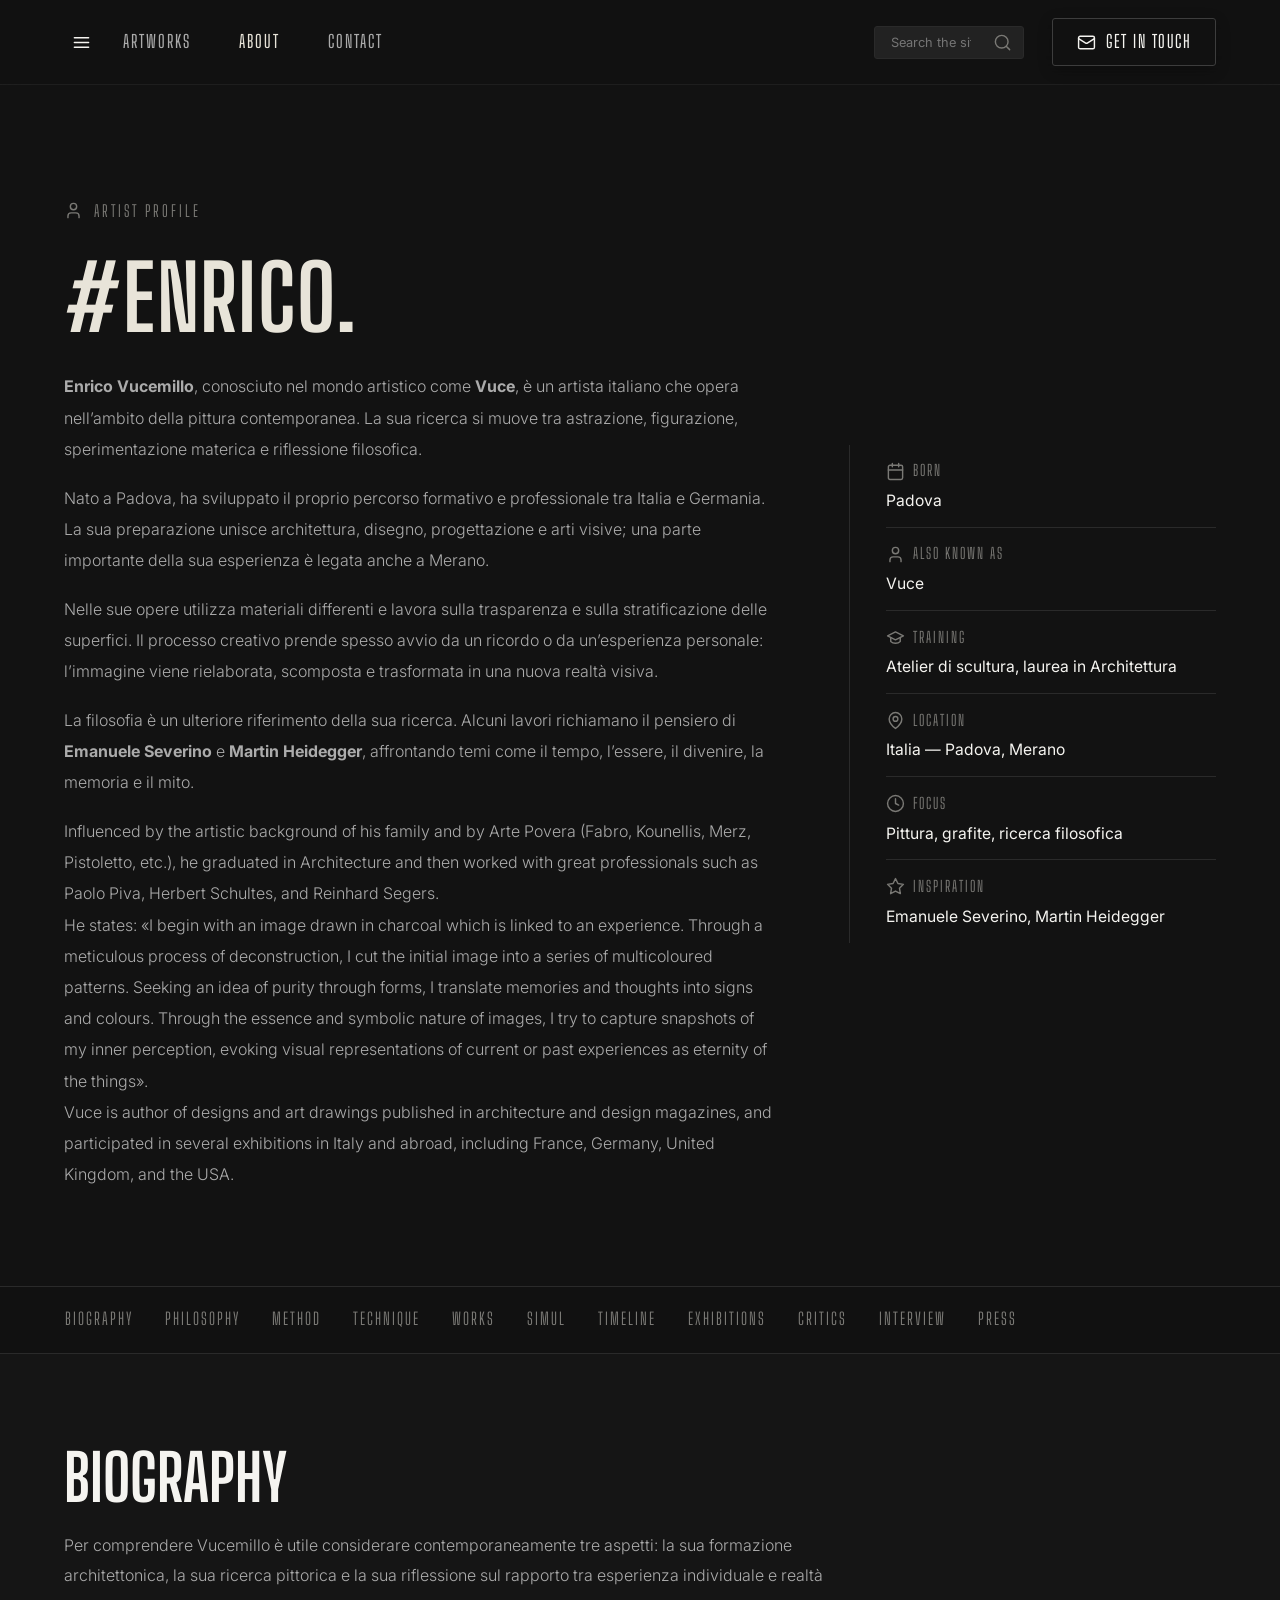
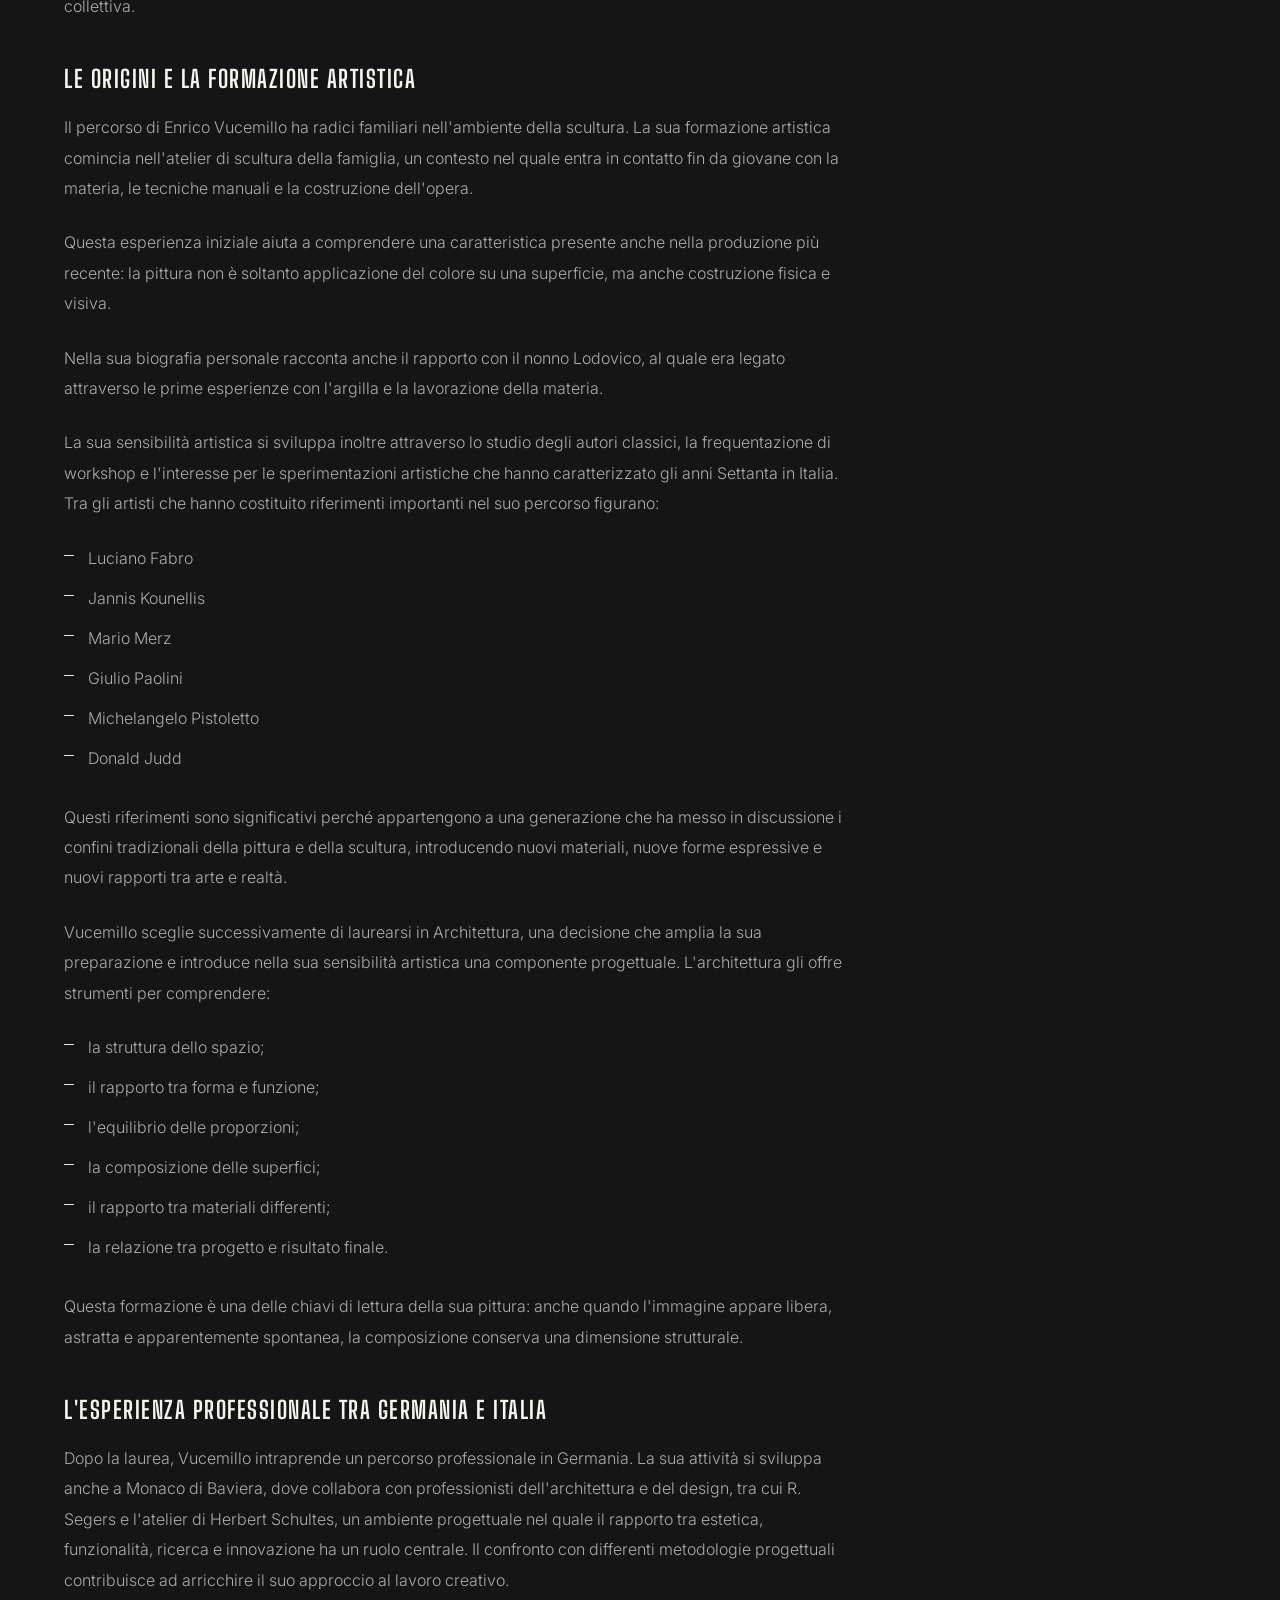
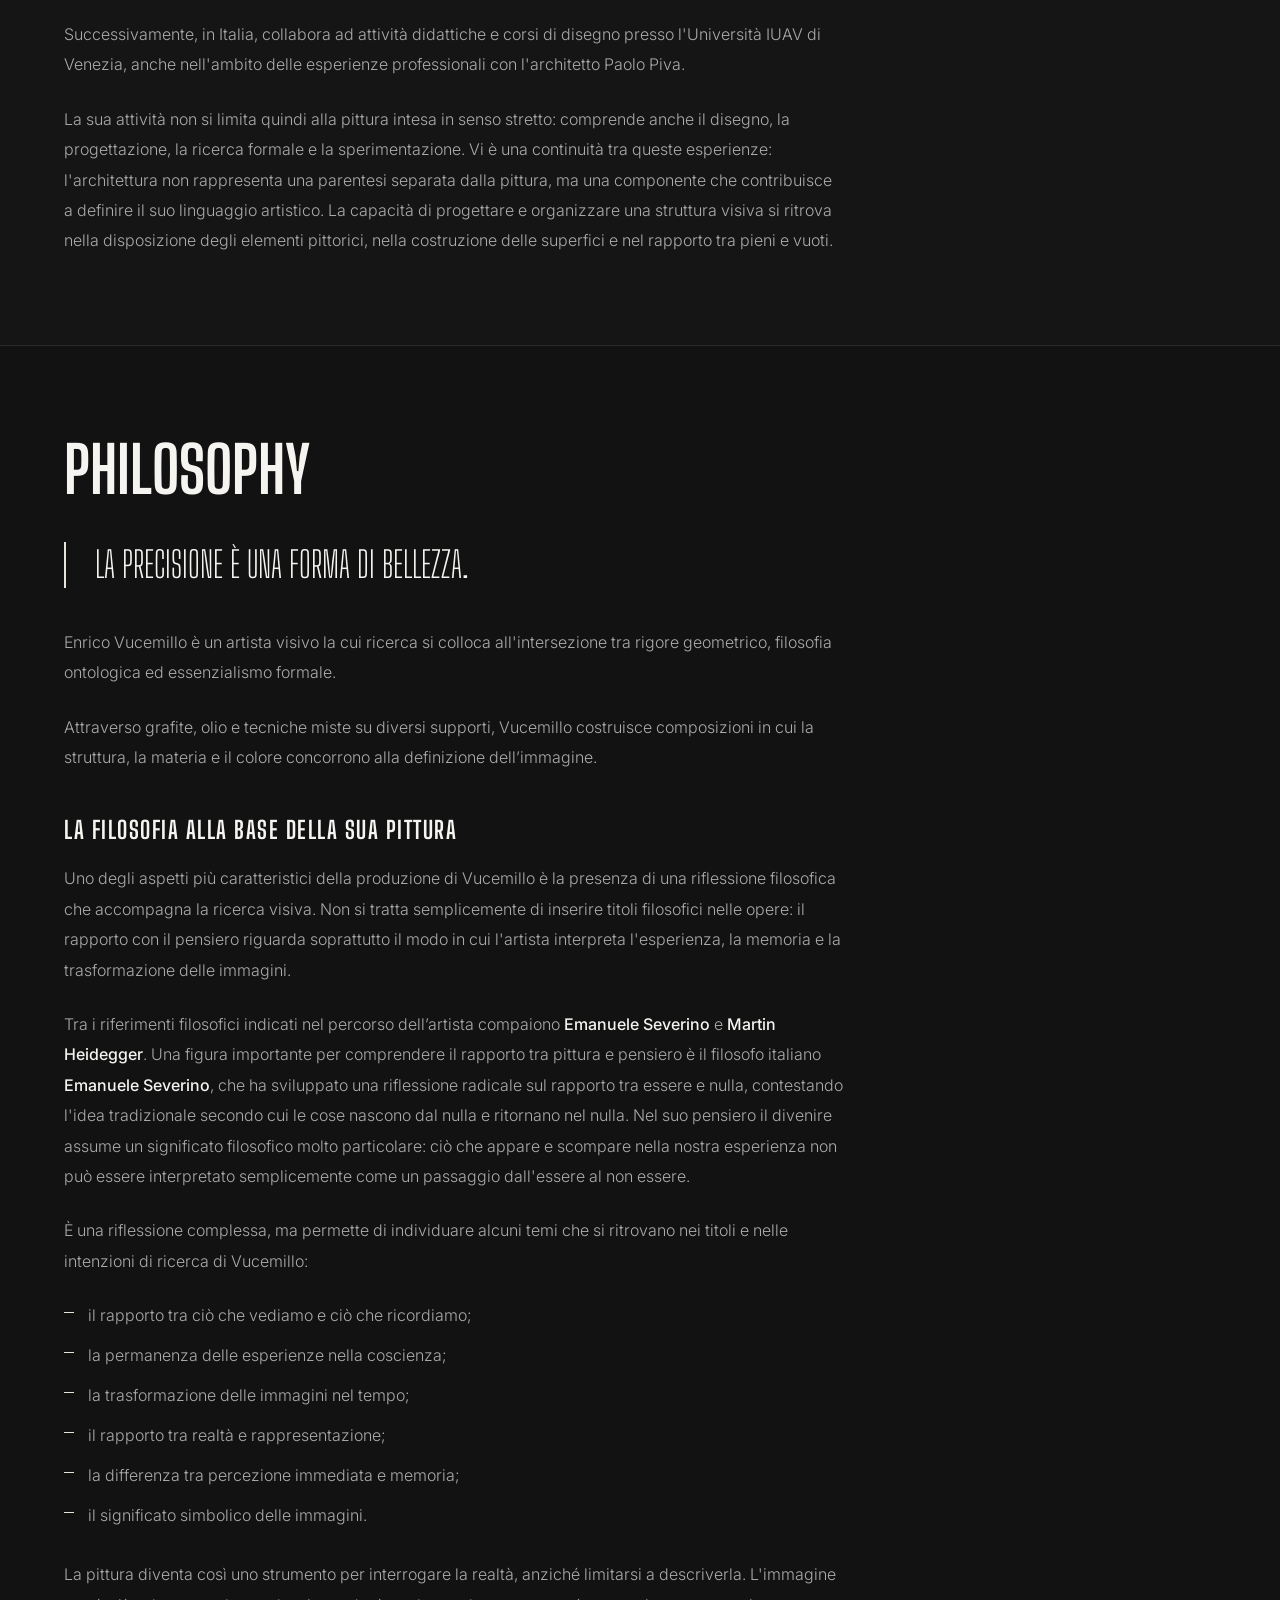
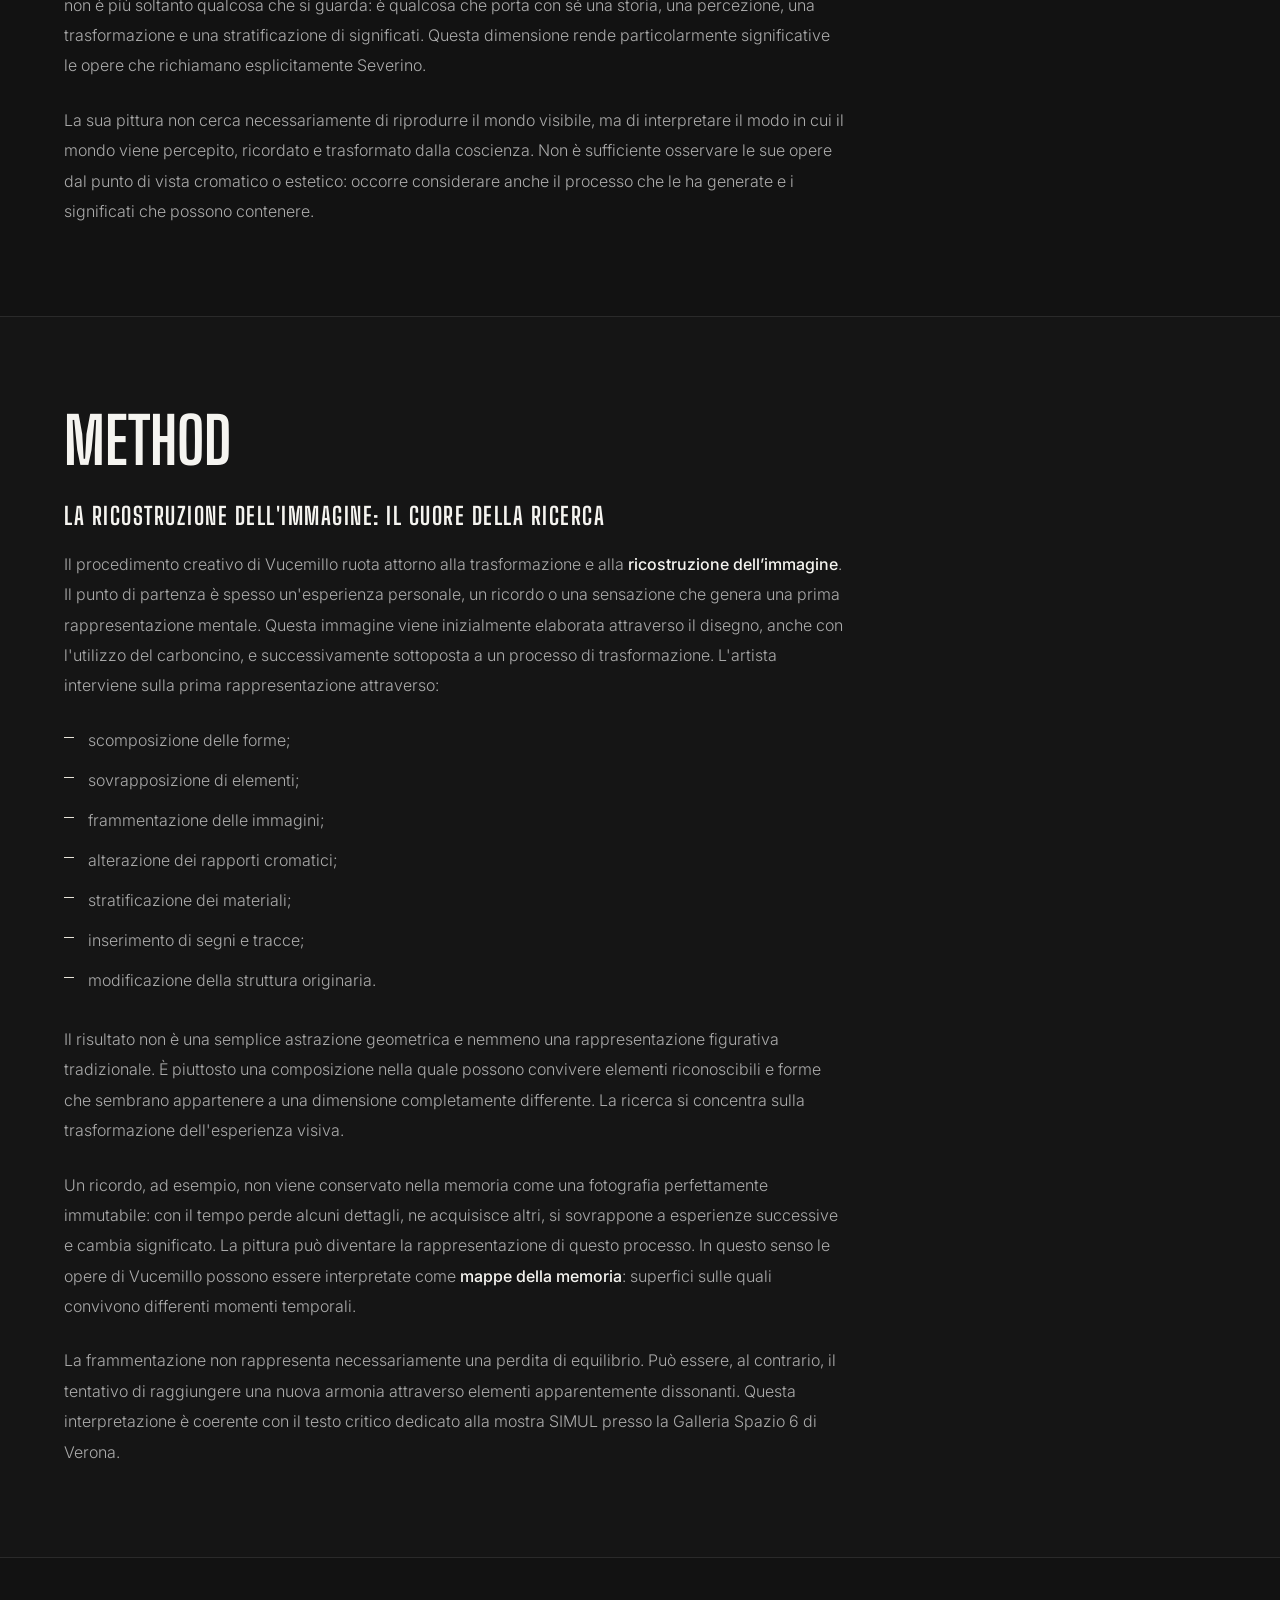
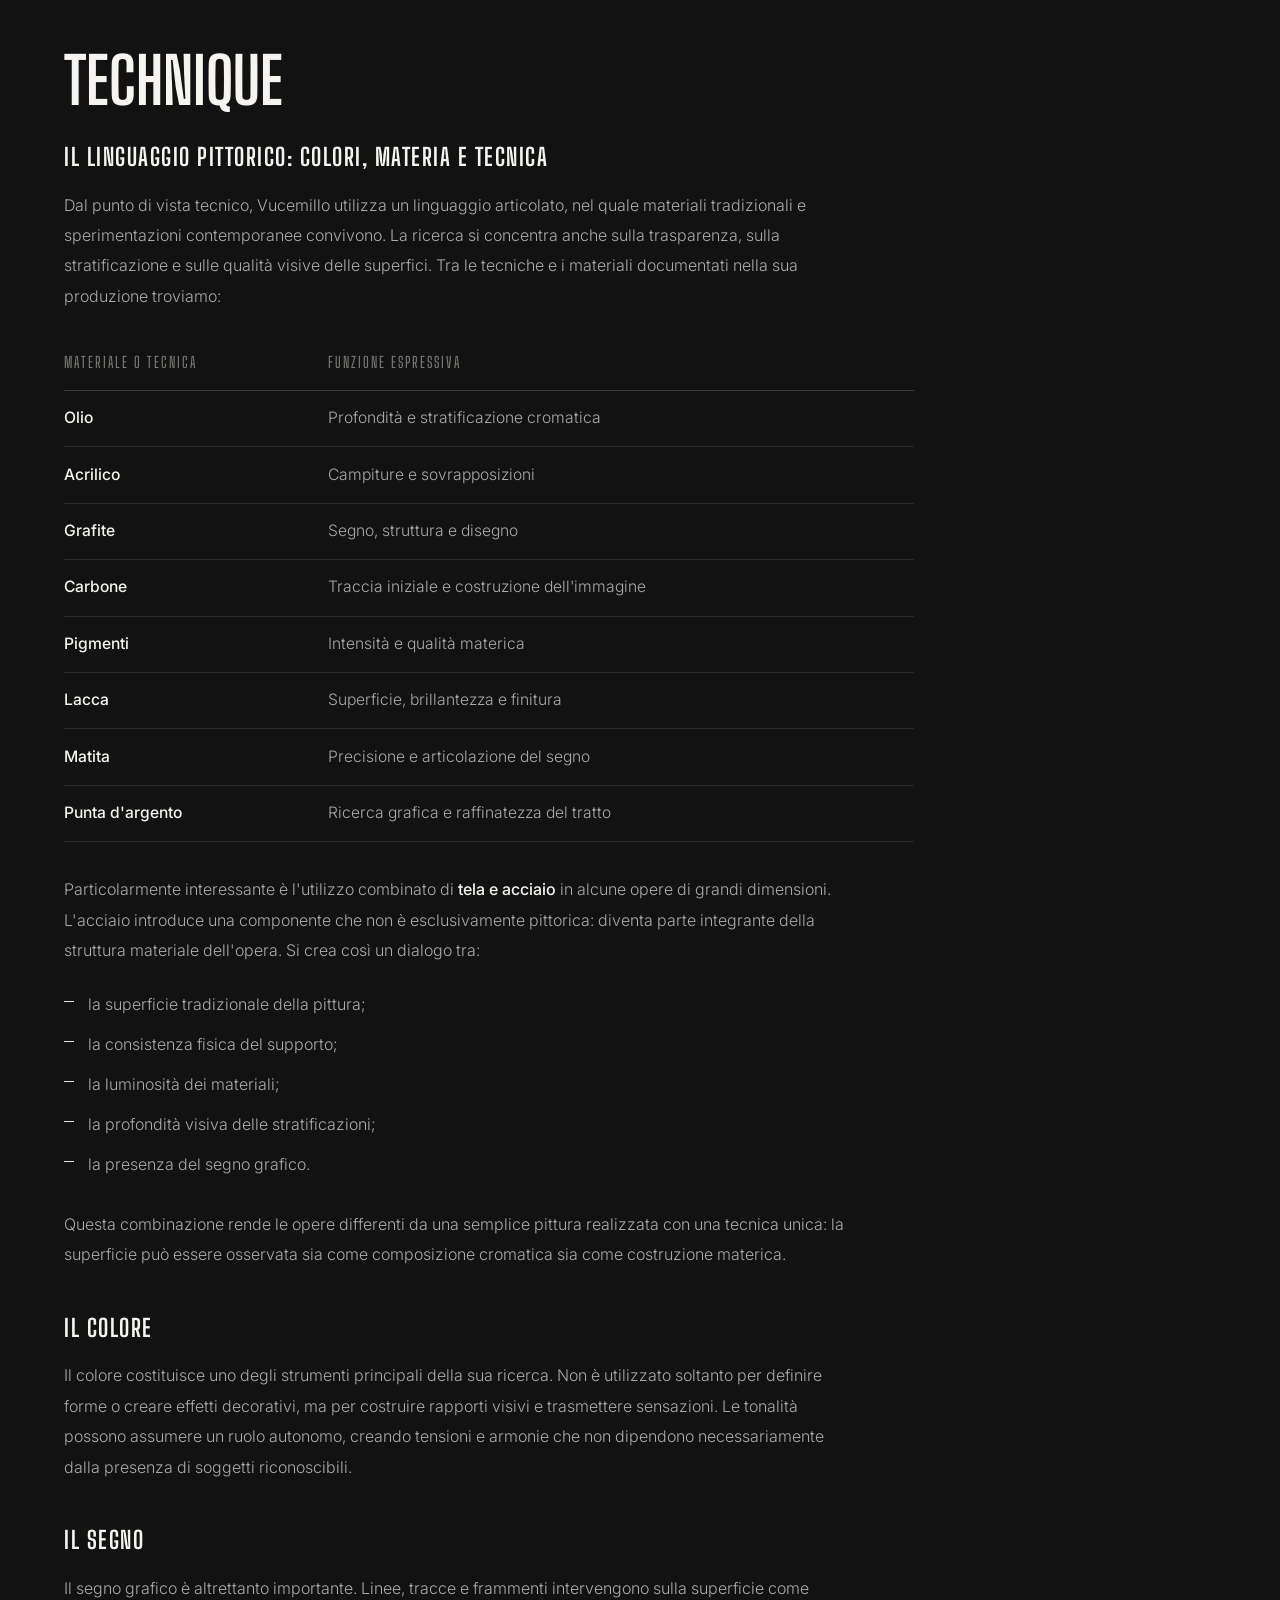
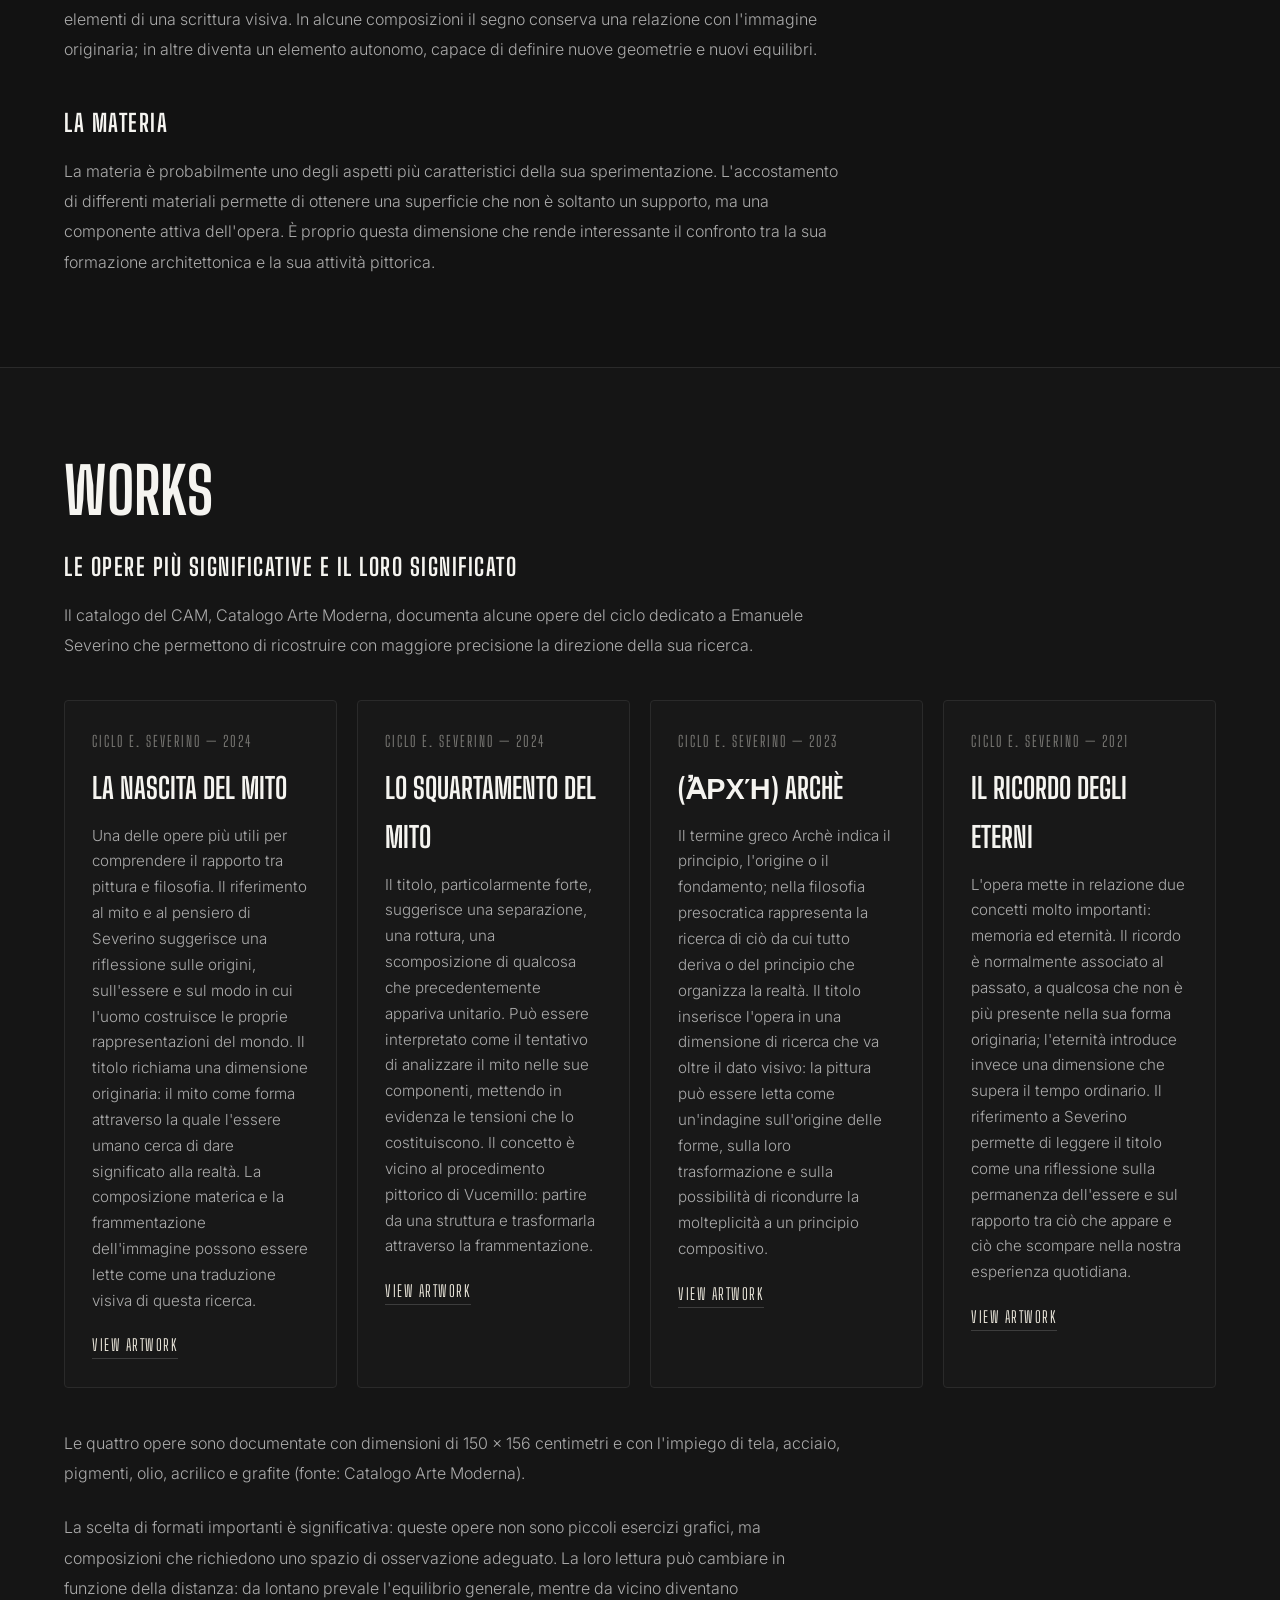
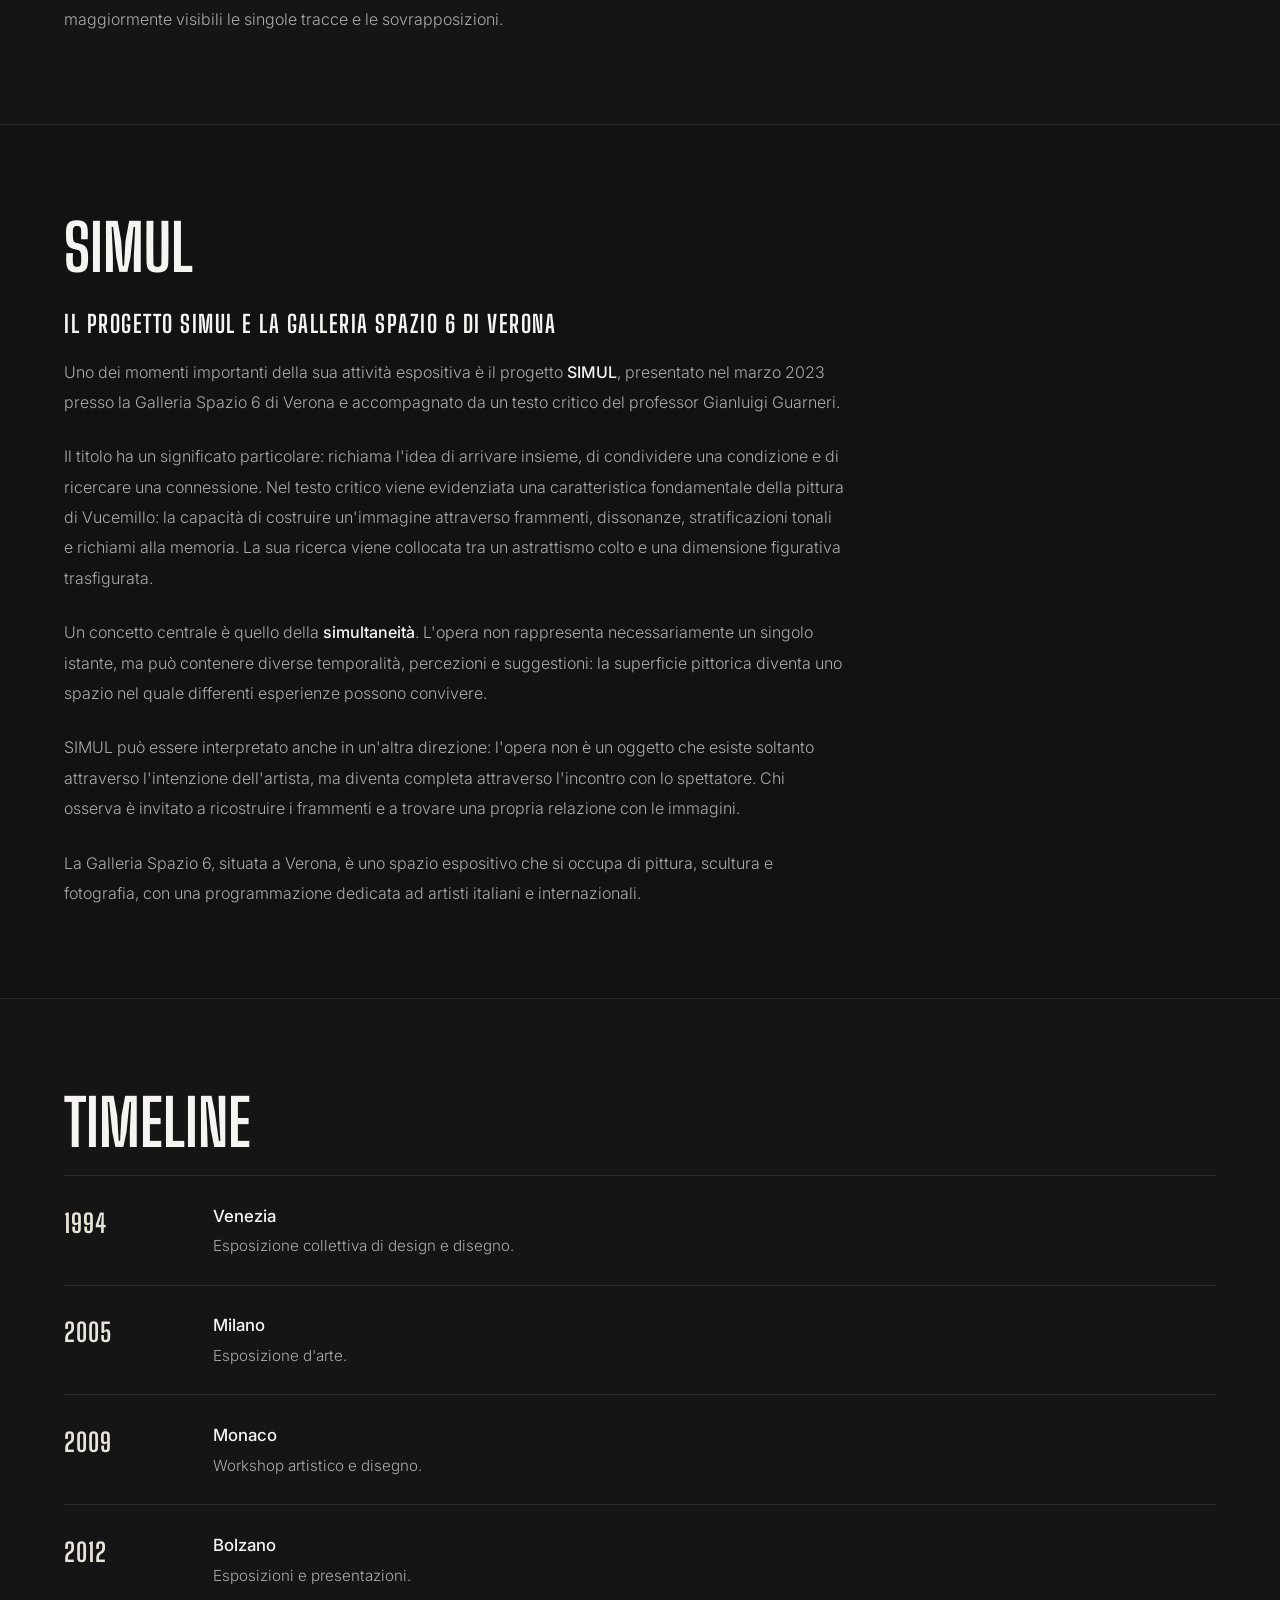
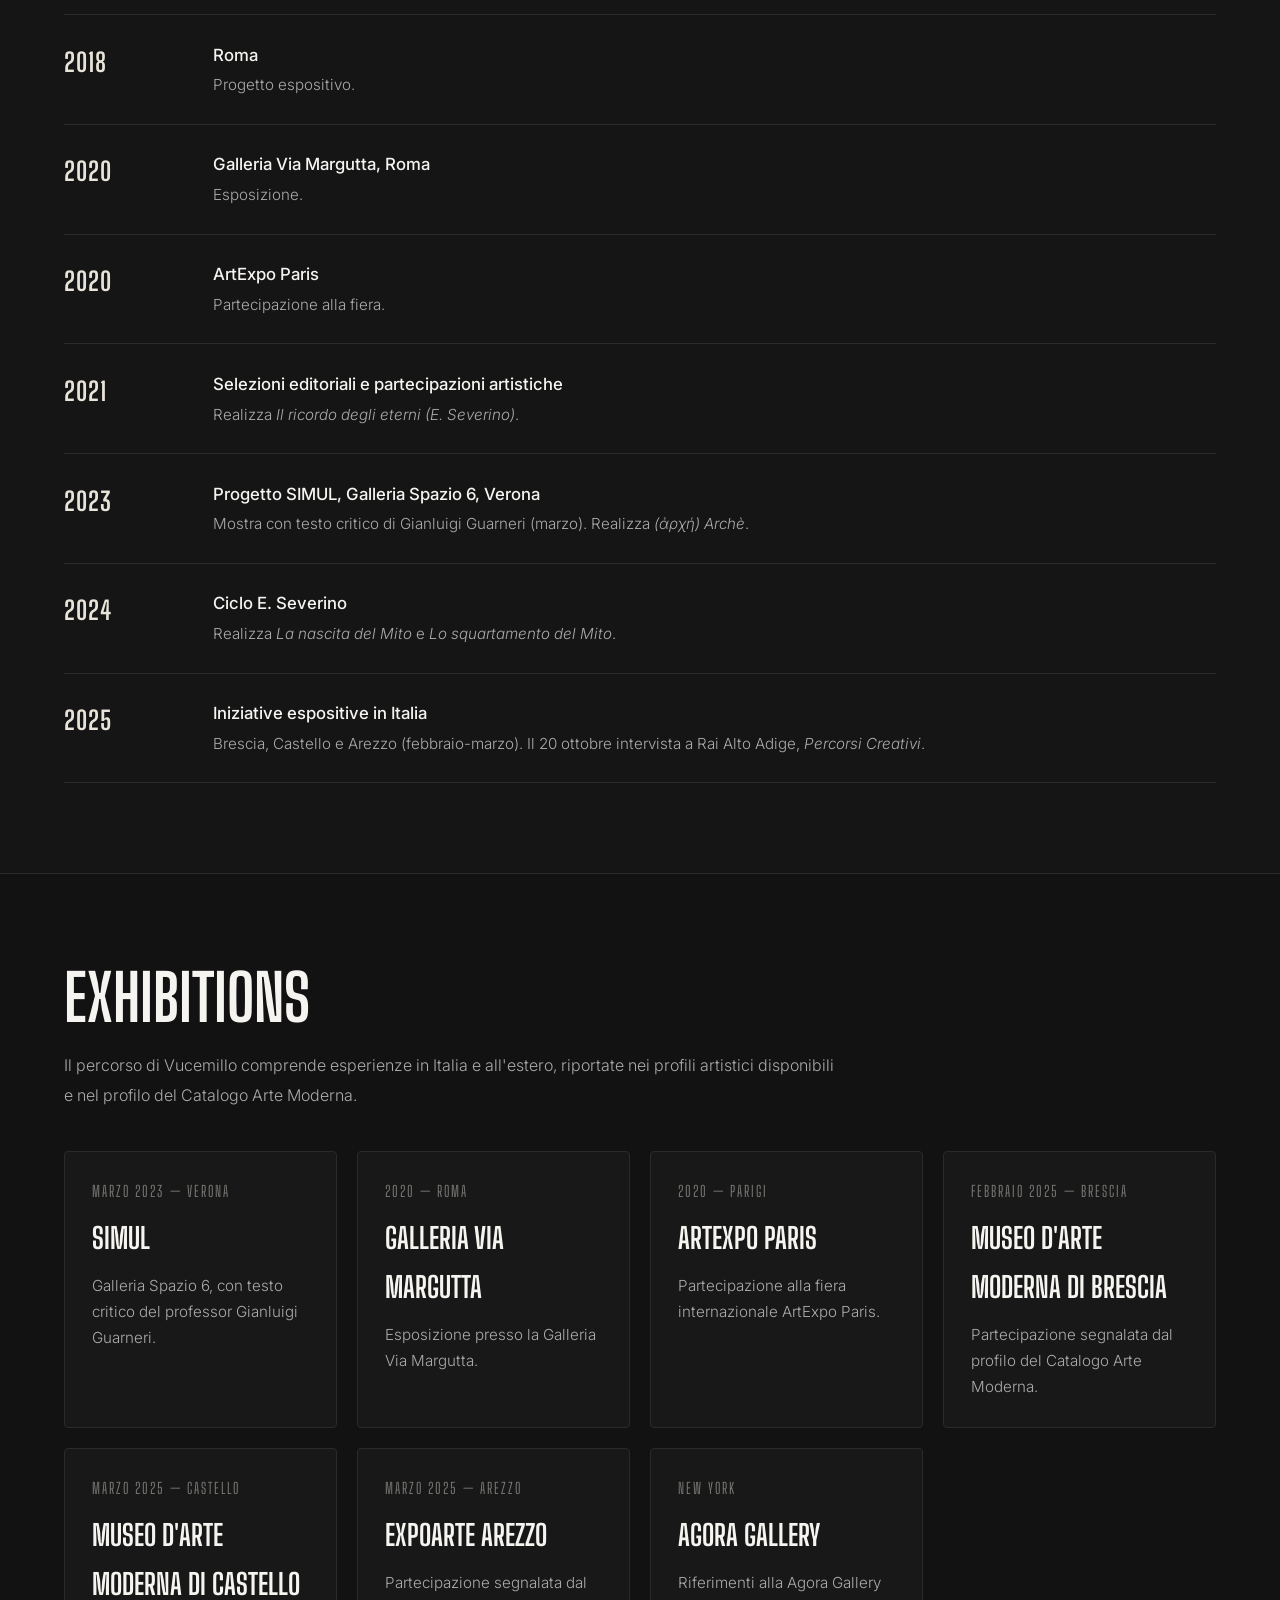
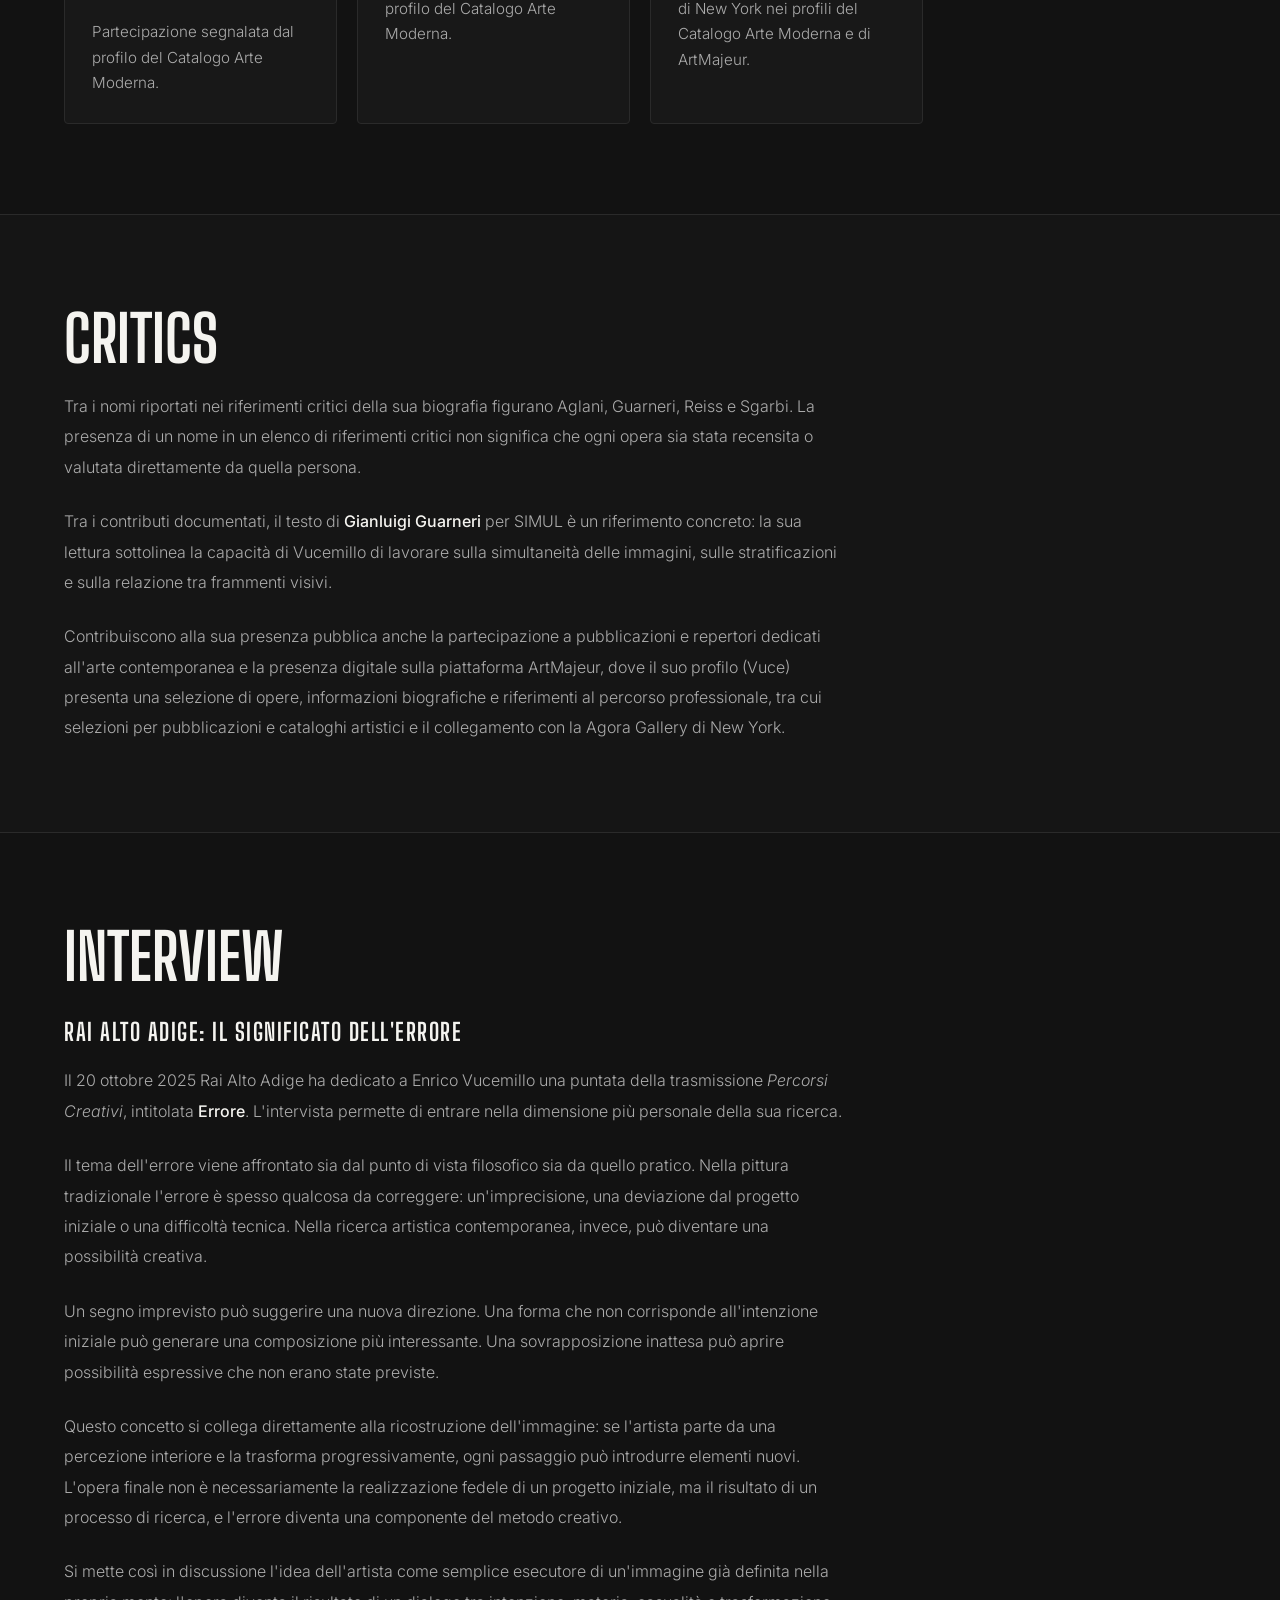
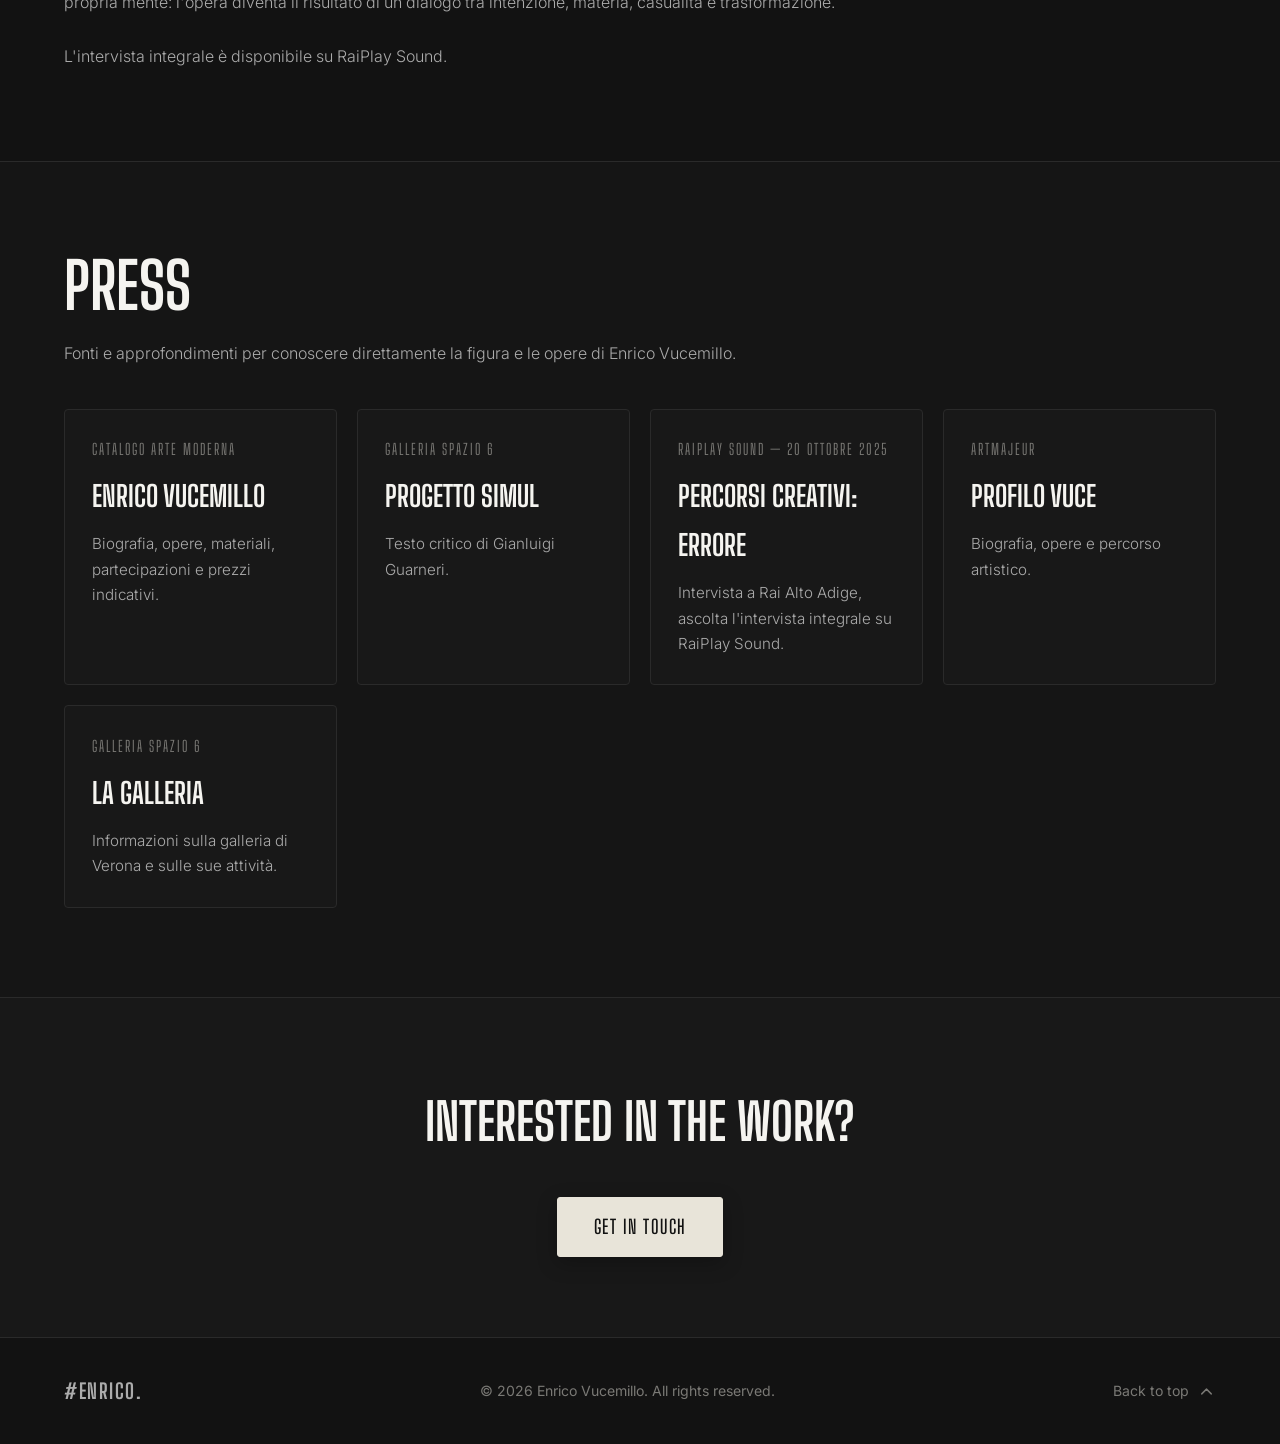
==== commit 59bf435e: "rrr" ====
--- a/public /about.html
+++ b/public /about.html
@@ -615,6 +615,9 @@
             <p>Nato a Padova, ha sviluppato il proprio percorso formativo e professionale tra Italia e Germania. La sua preparazione unisce architettura, disegno, progettazione e arti visive; una parte importante della sua esperienza è legata anche a Merano.</p>
             <p>Nelle sue opere utilizza materiali differenti e lavora sulla trasparenza e sulla stratificazione delle superfici. Il processo creativo prende spesso avvio da un ricordo o da un’esperienza personale: l’immagine viene rielaborata, scomposta e trasformata in una nuova realtà visiva.</p>
             <p>La filosofia è un ulteriore riferimento della sua ricerca. Alcuni lavori richiamano il pensiero di <strong>Emanuele Severino</strong> e <strong>Martin Heidegger</strong>, affrontando temi come il tempo, l’essere, il divenire, la memoria e il mito.</p>
+            <p lang="en">Influenced by the artistic background of his family and by Arte Povera (Fabro, Kounellis, Merz, Pistoletto, etc.), he graduated in Architecture and then worked with great professionals such as Paolo Piva, Herbert Schultes, and Reinhard Segers.</p>
+            <blockquote lang="en">He states: «I begin with an image drawn in charcoal which is linked to an experience. Through a meticulous process of deconstruction, I cut the initial image into a series of multicoloured patterns. Seeking an idea of purity through forms, I translate memories and thoughts into signs and colours. Through the essence and symbolic nature of images, I try to capture snapshots of my inner perception, evoking visual representations of current or past experiences as eternity of the things».</blockquote>
+            <p lang="en">Vuce is author of designs and art drawings published in architecture and design magazines, and participated in several exhibitions in Italy and abroad, including France, Germany, United Kingdom, and the USA.</p>
           </div>
         </div>
 
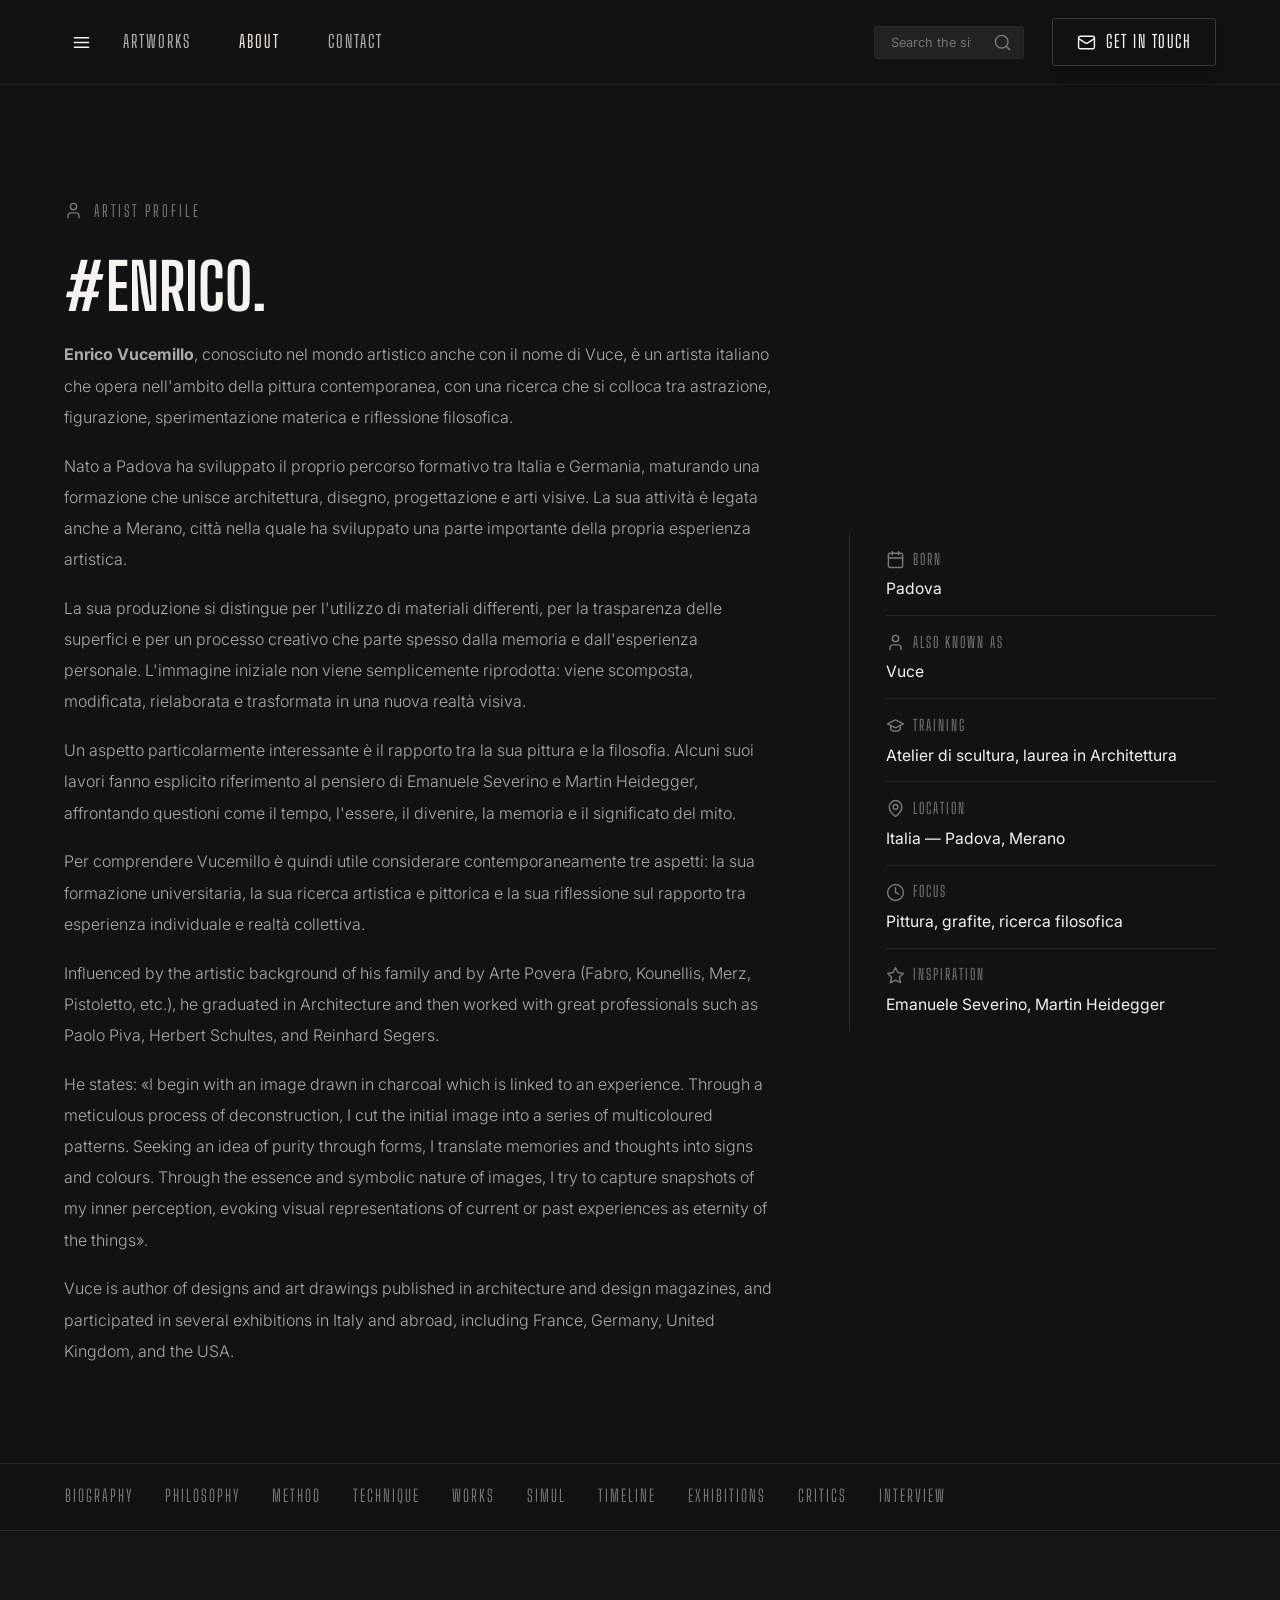
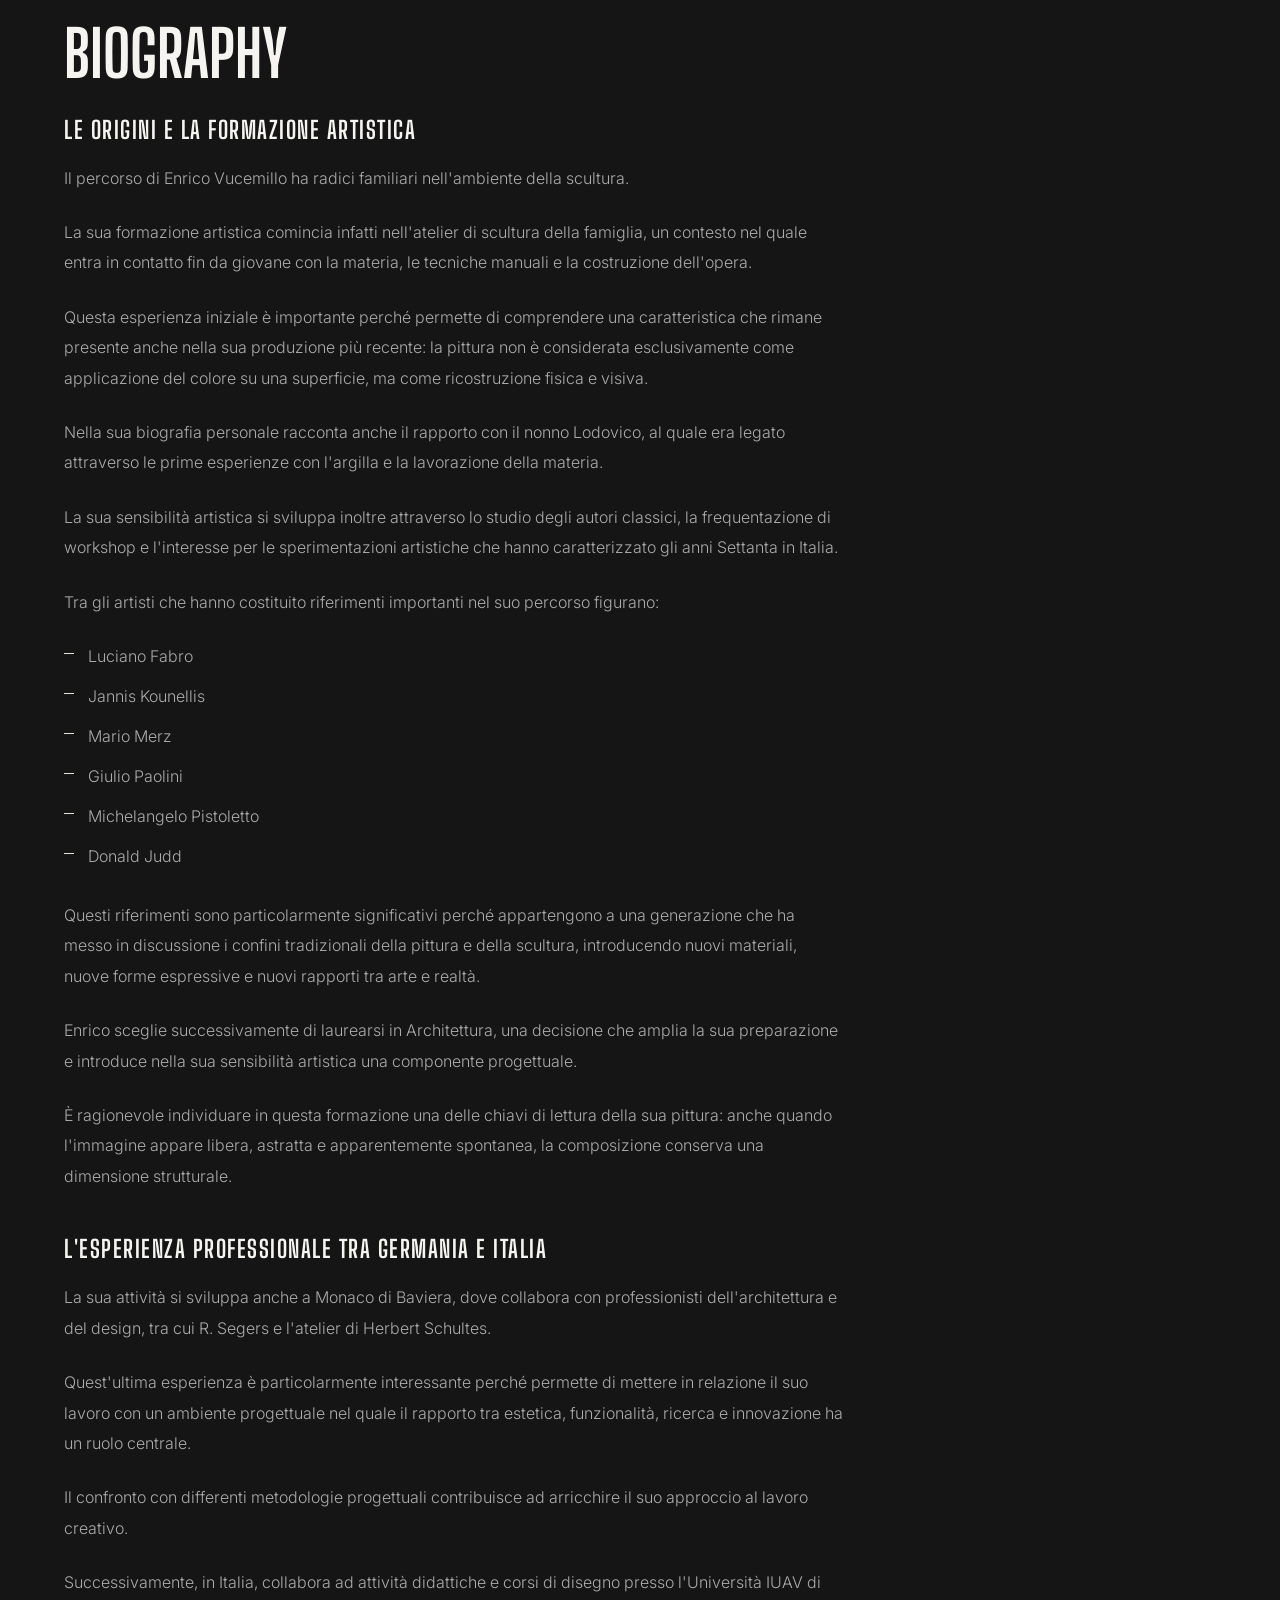
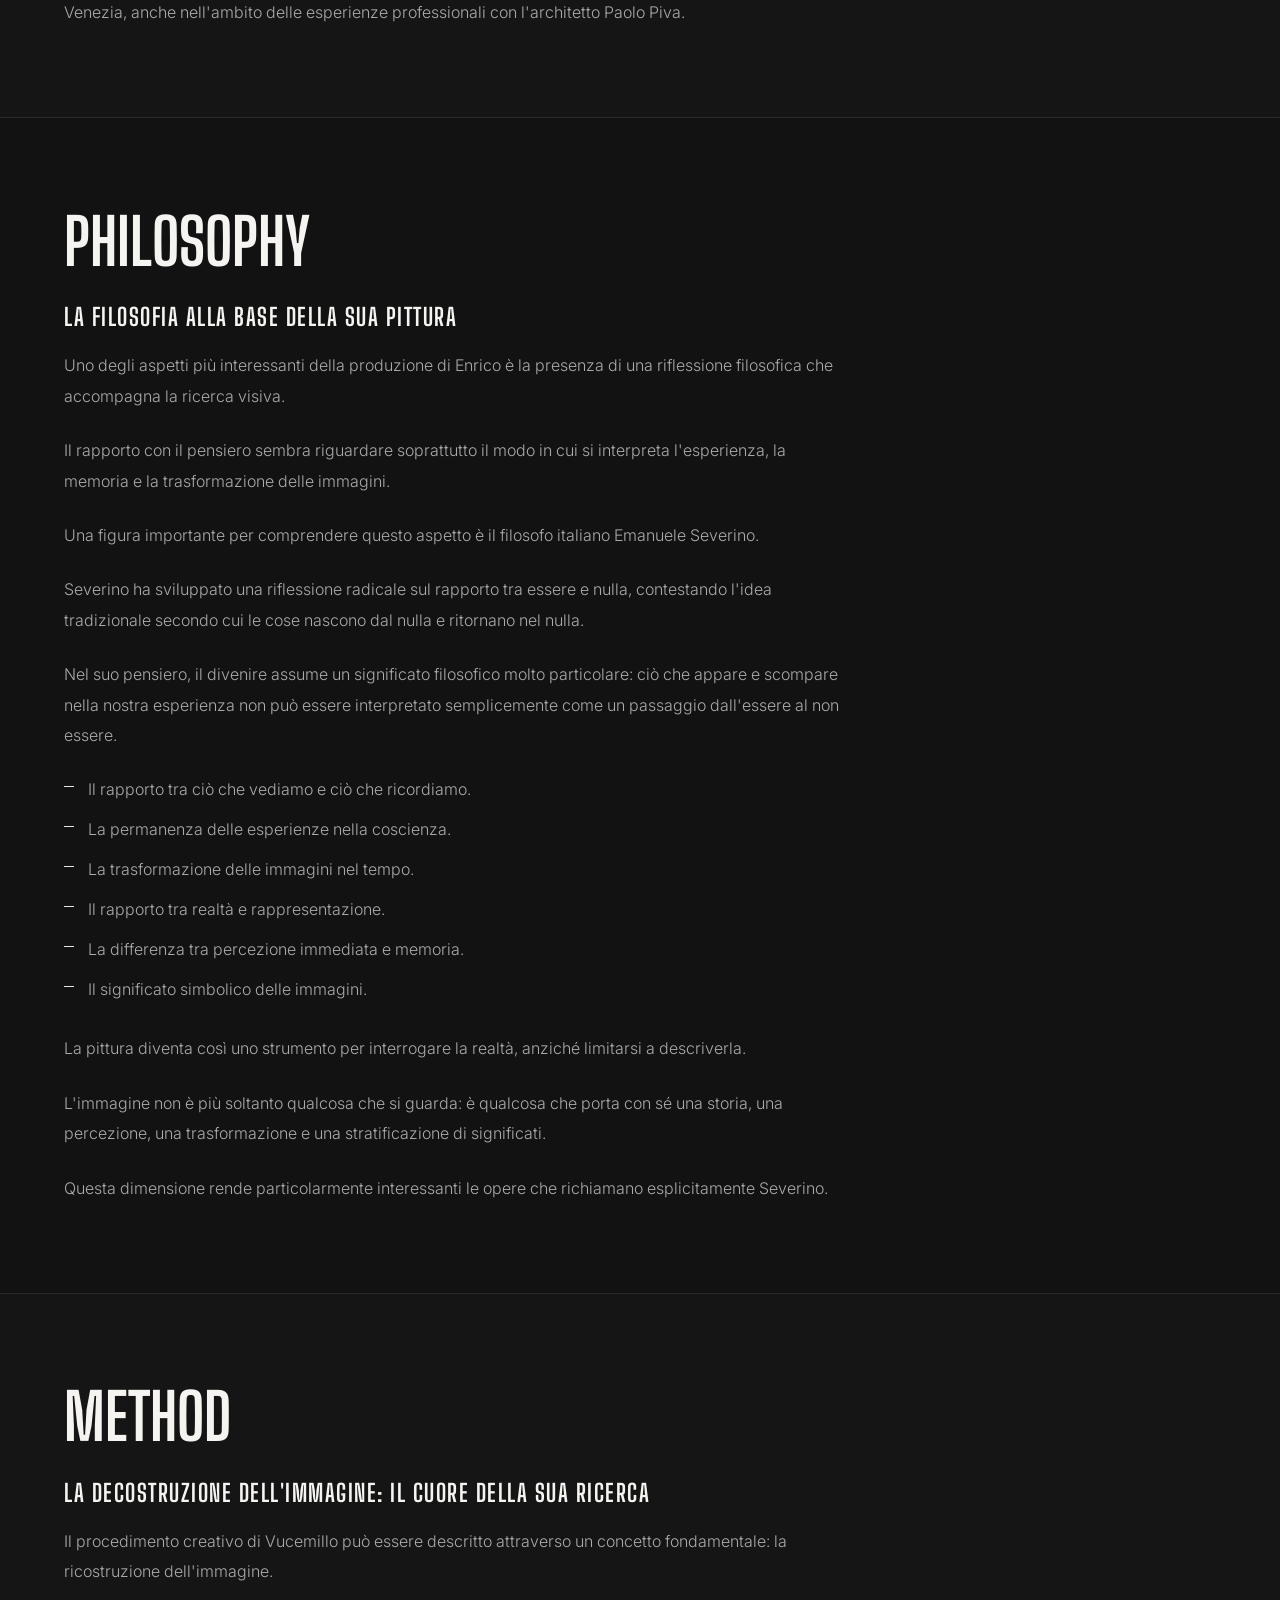
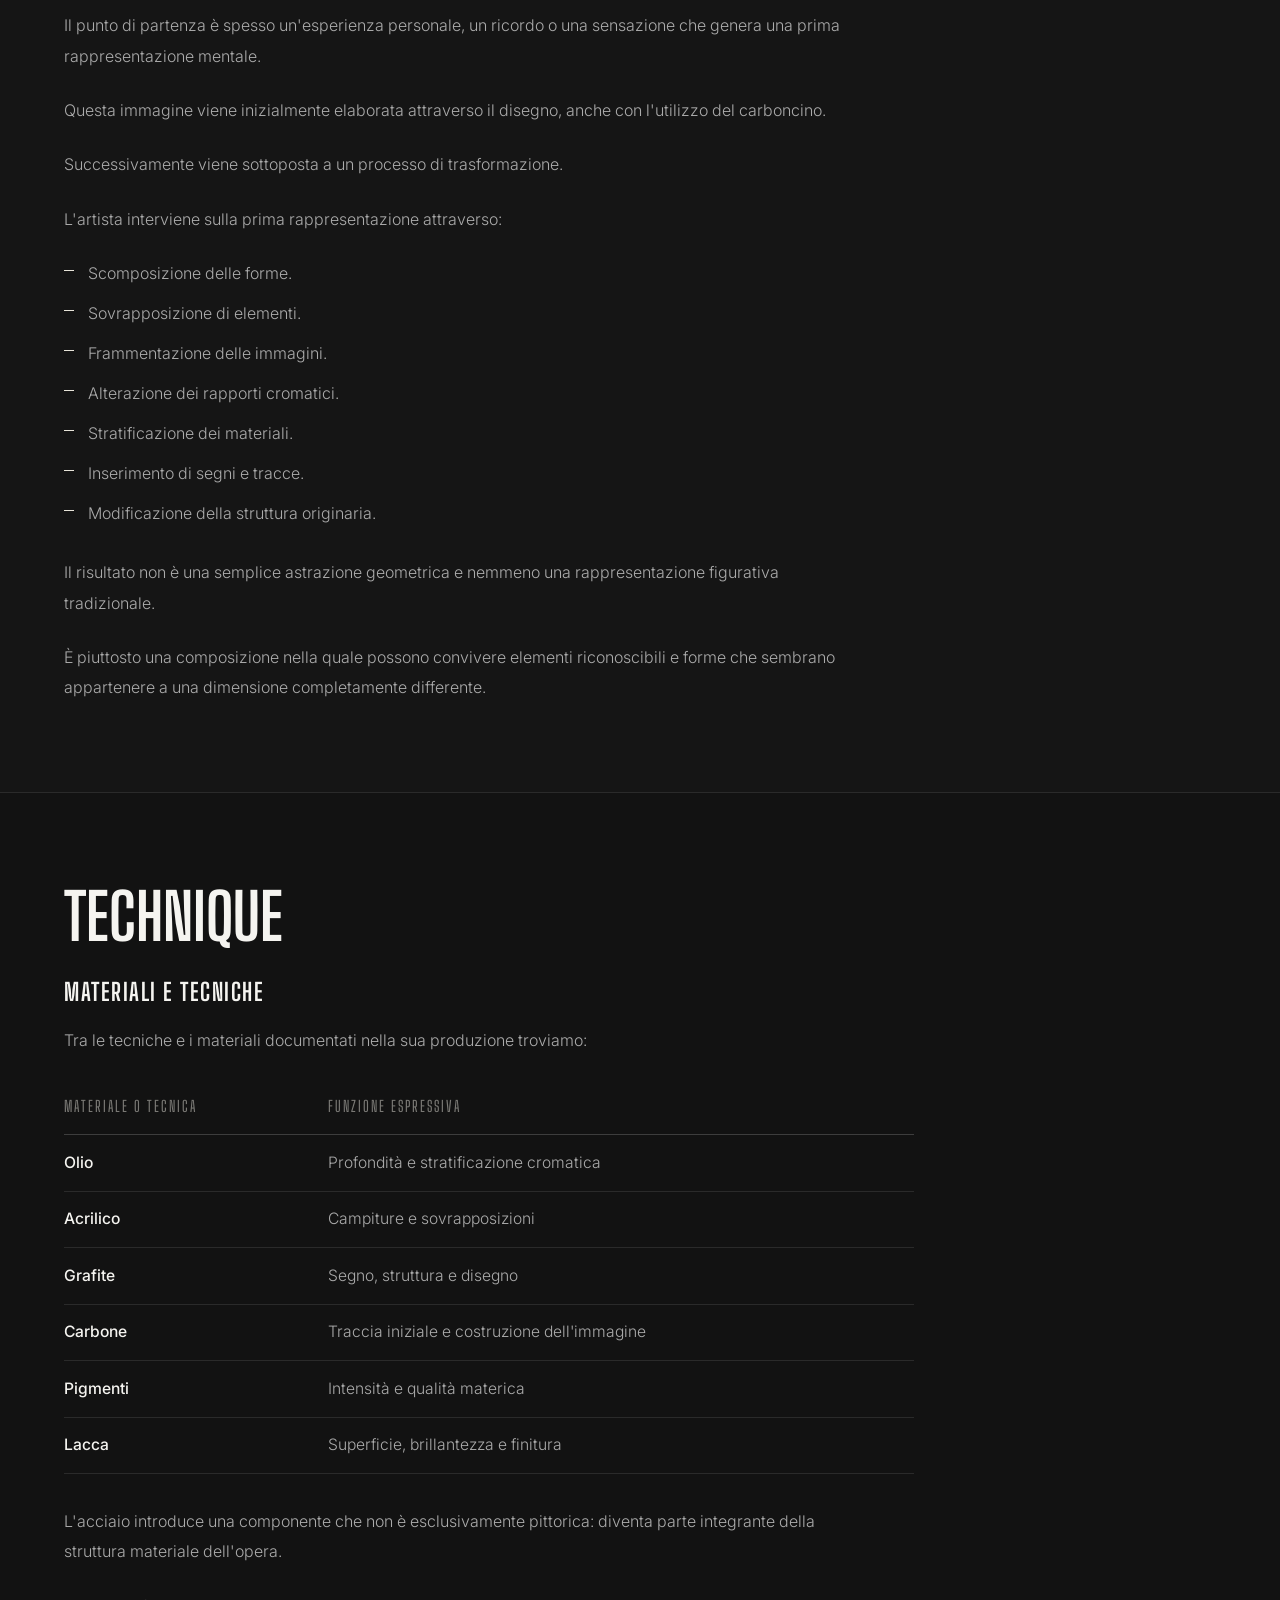
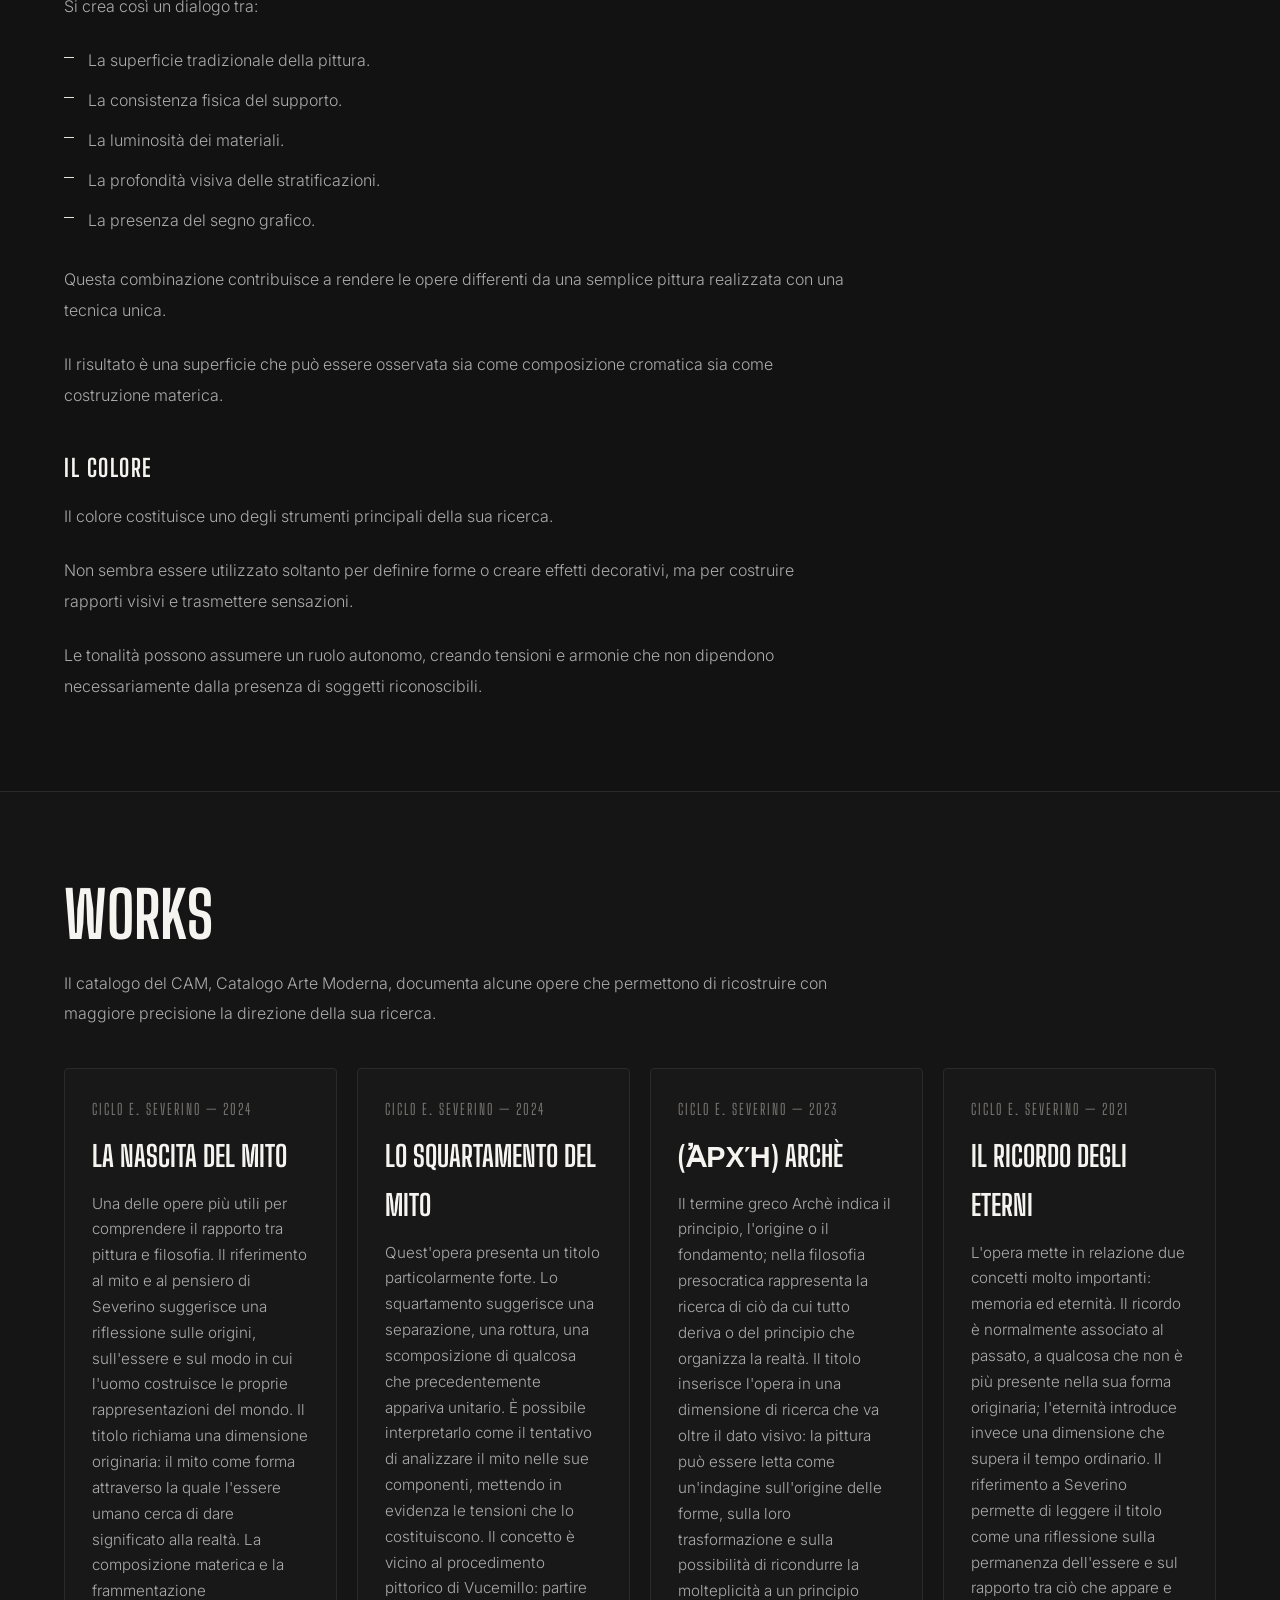
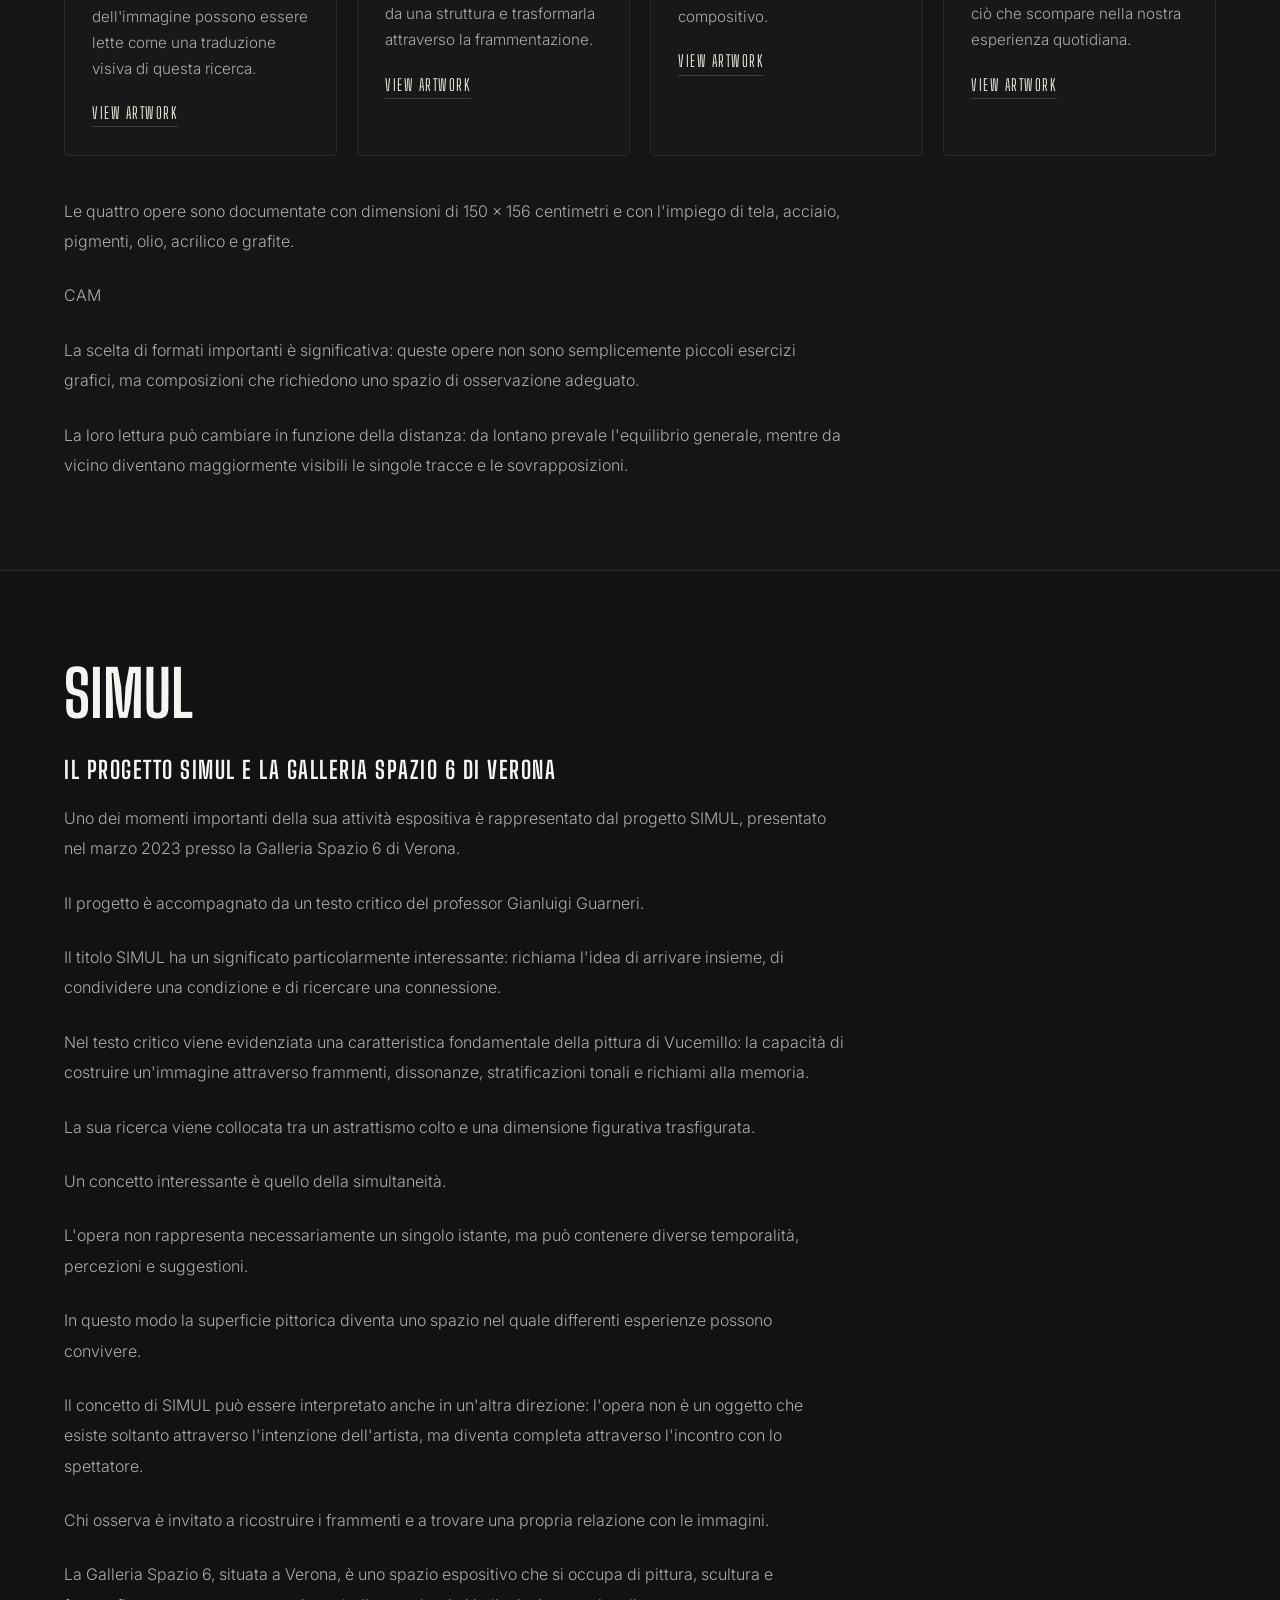
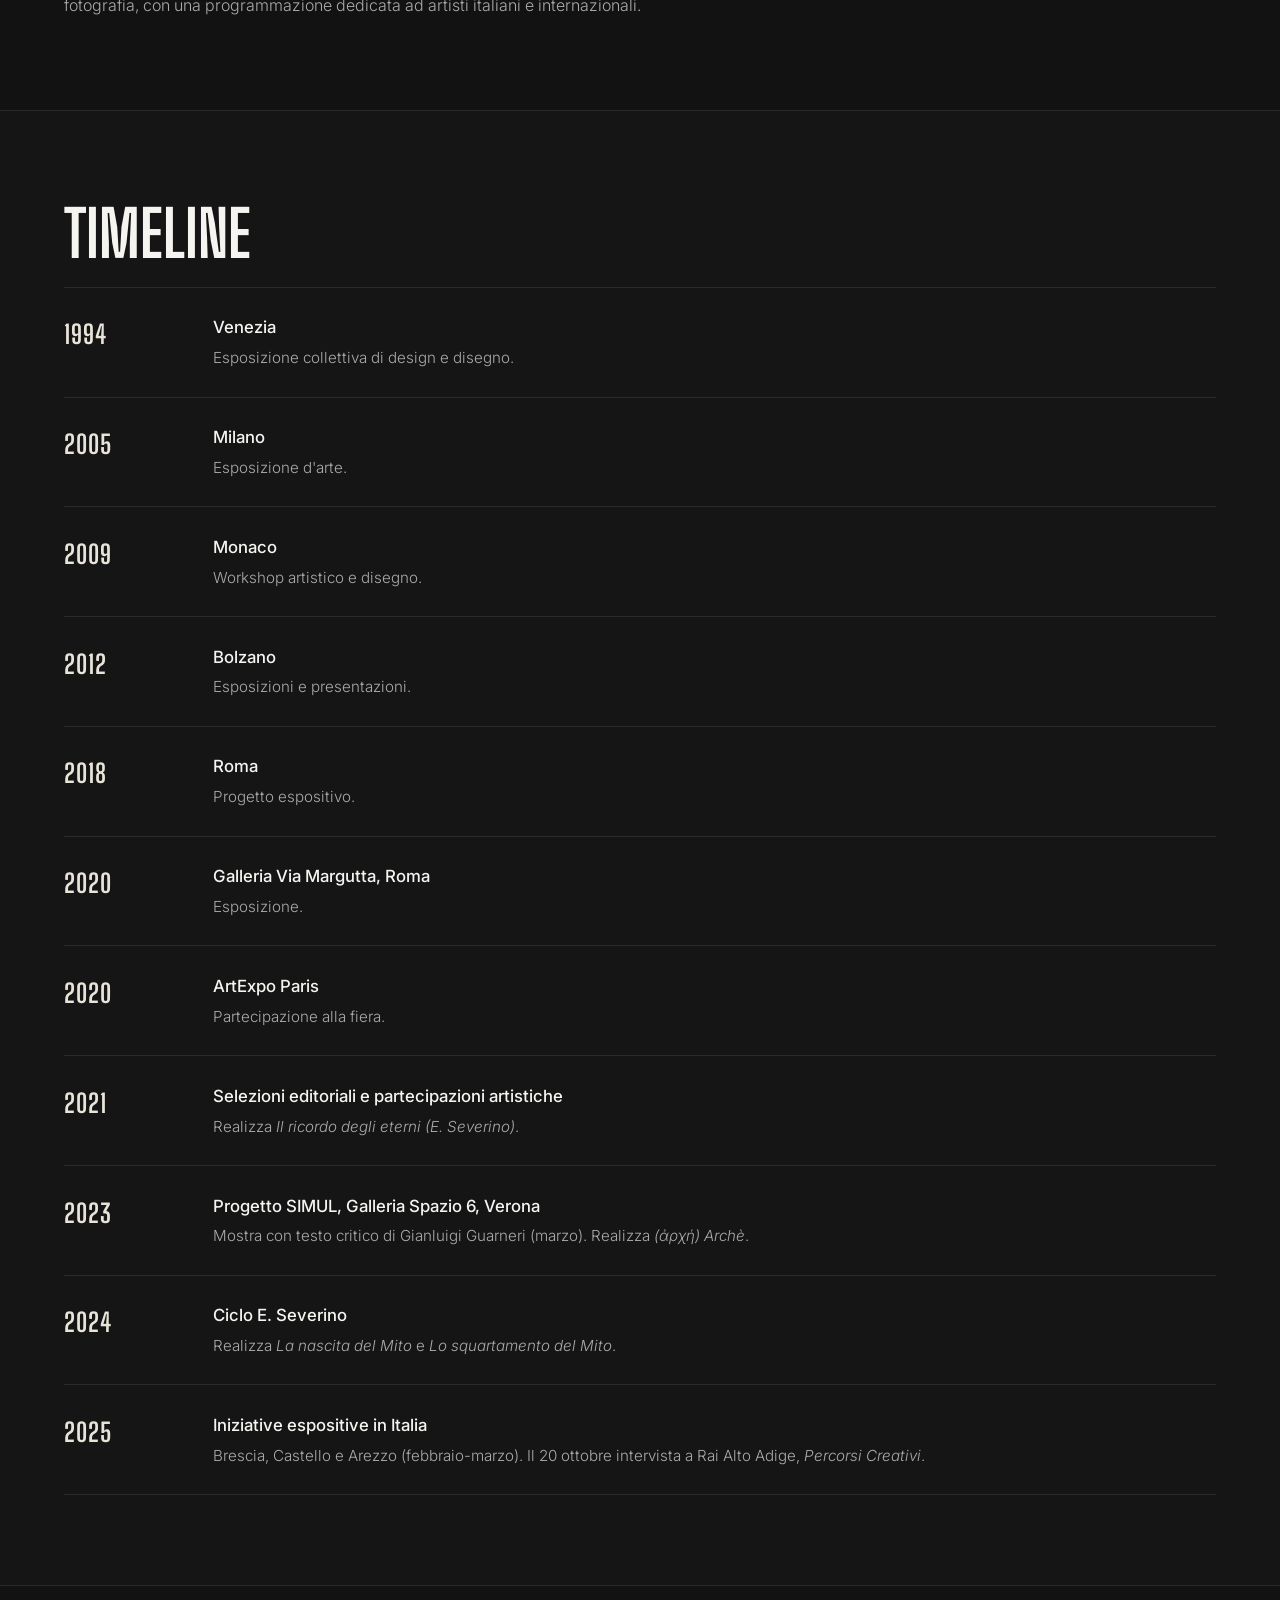
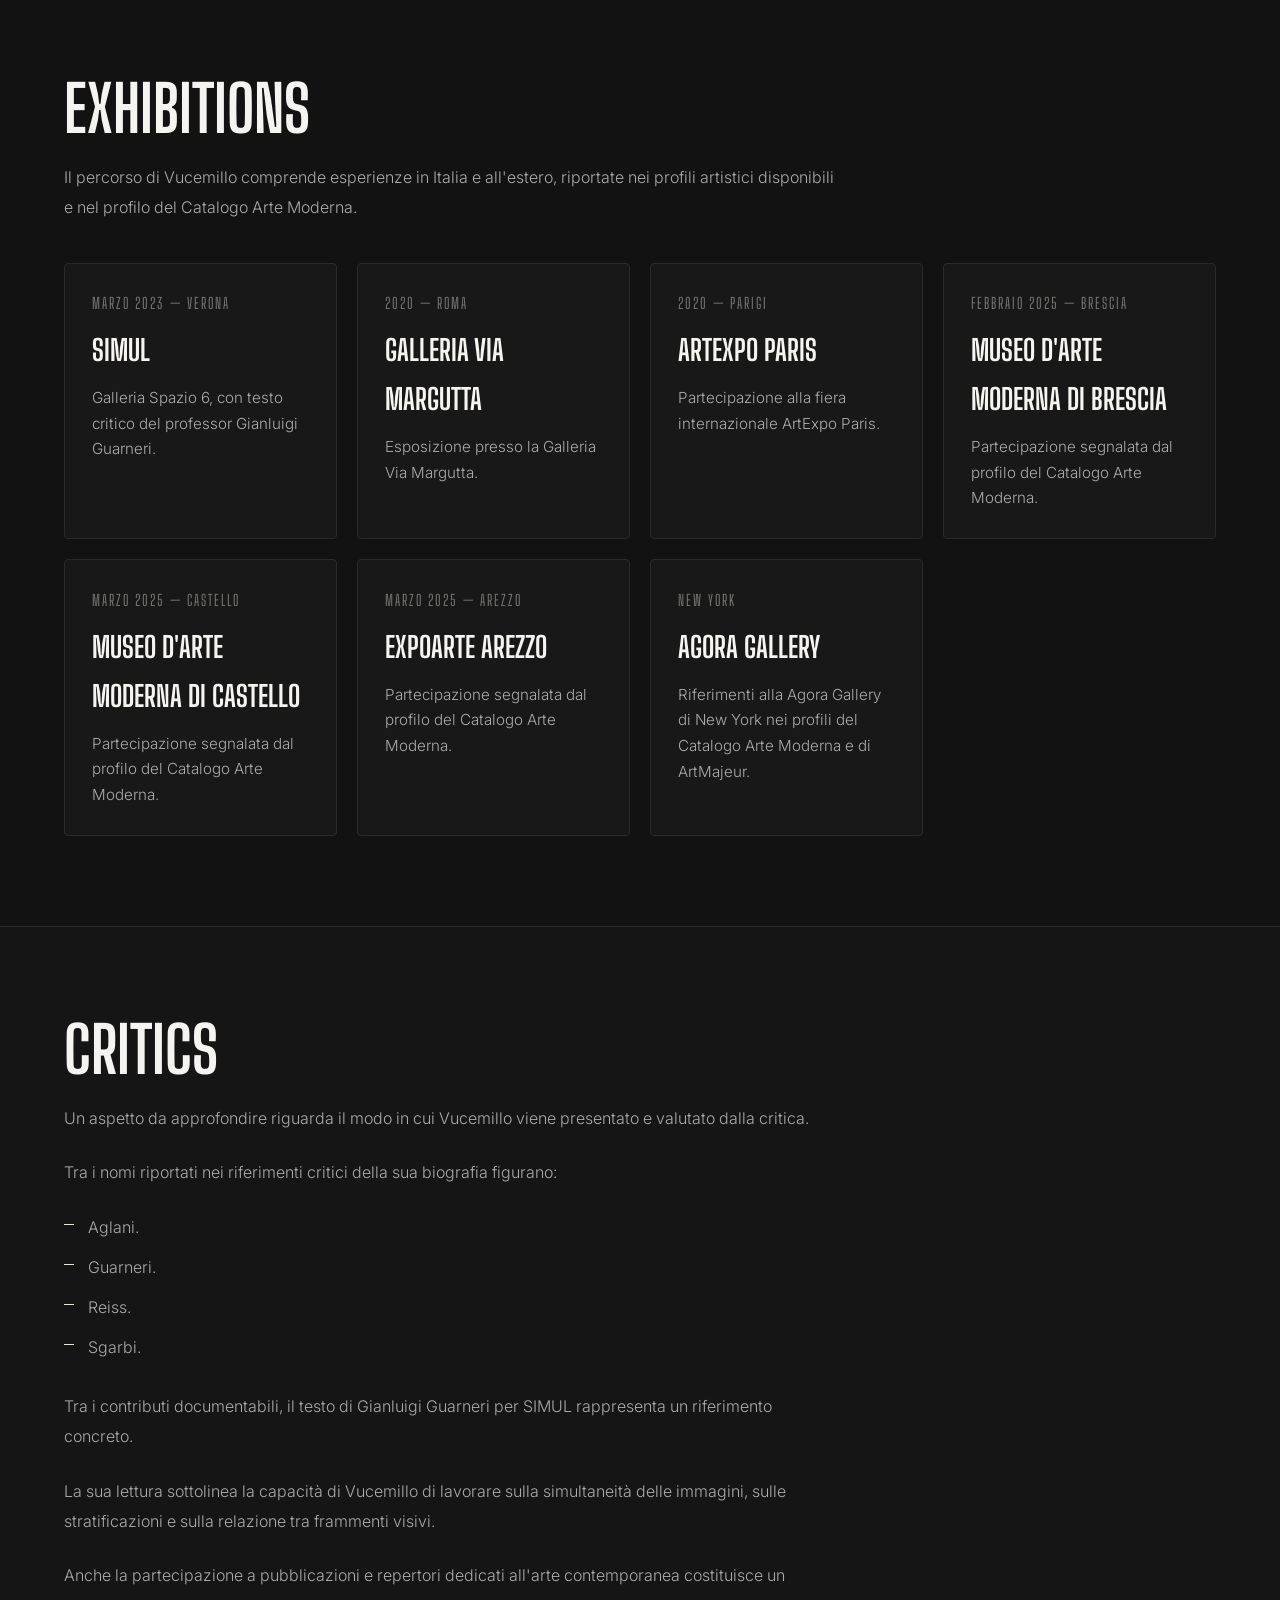
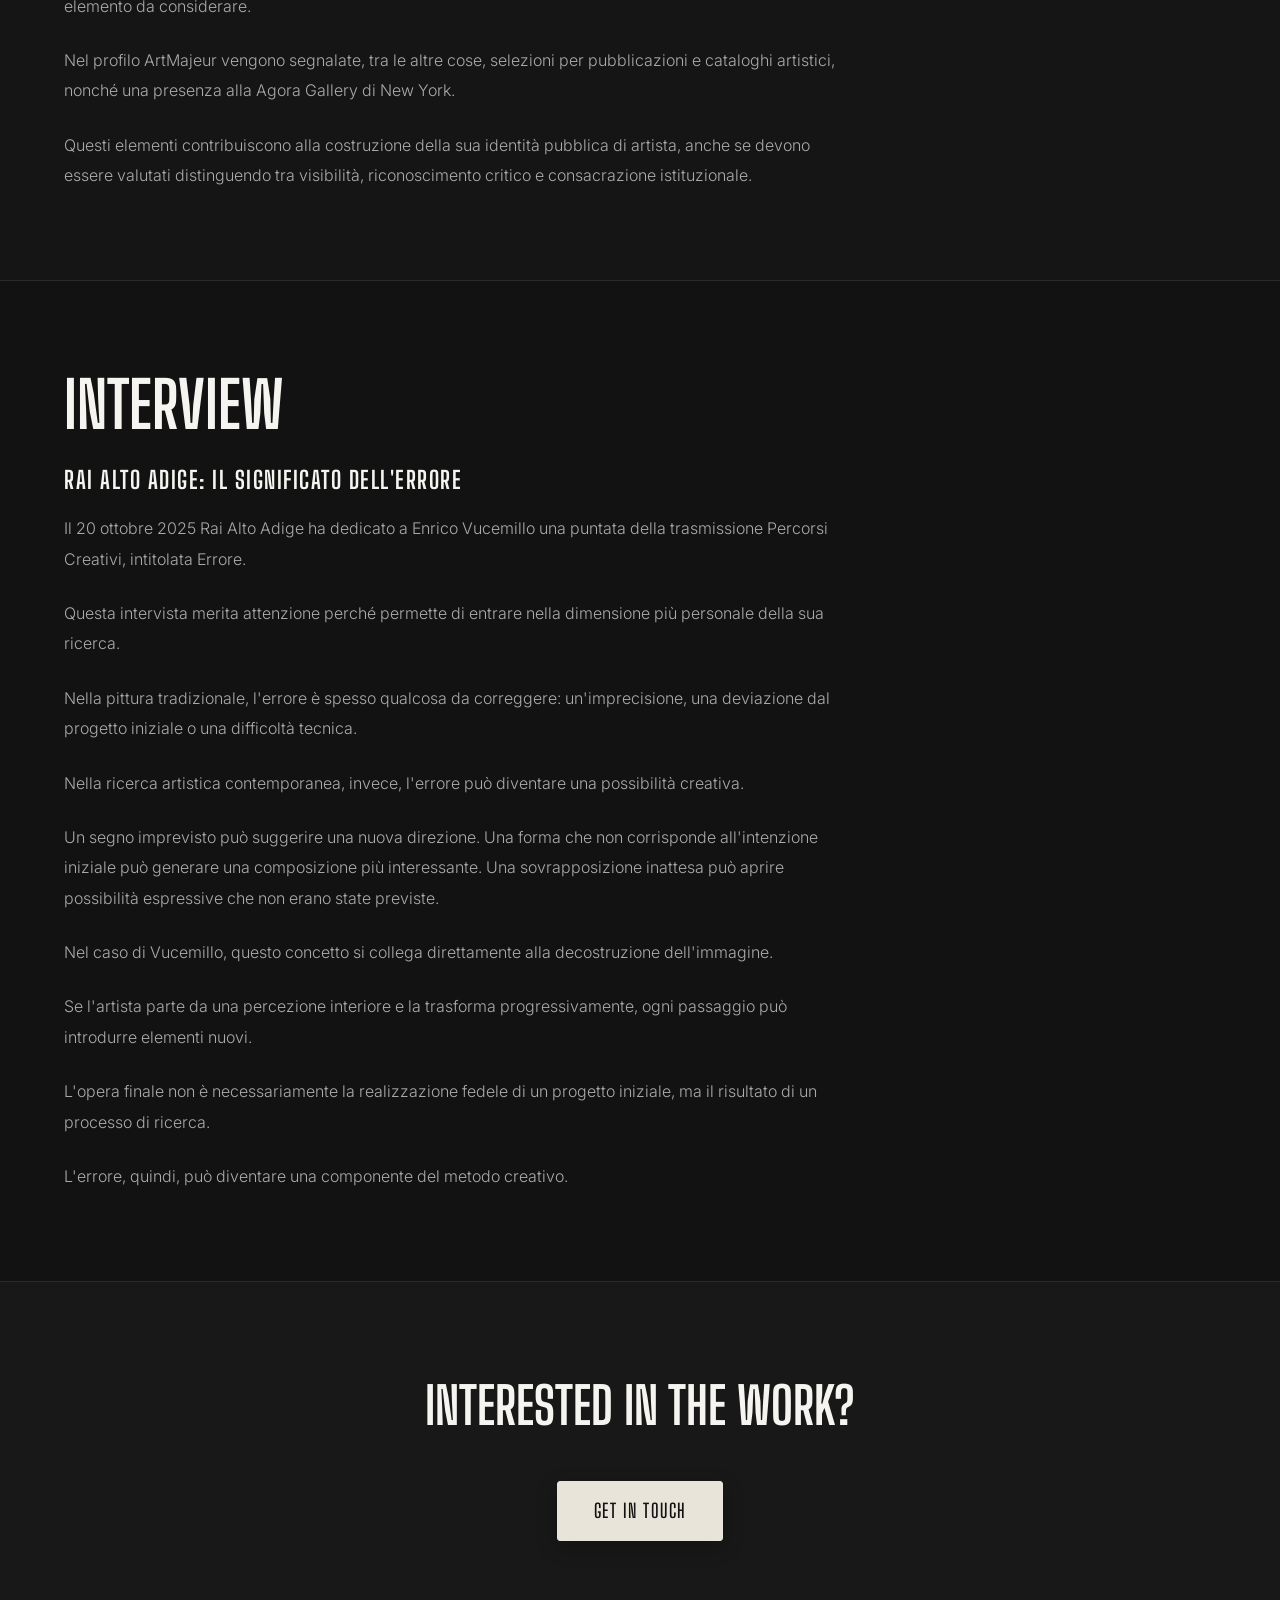
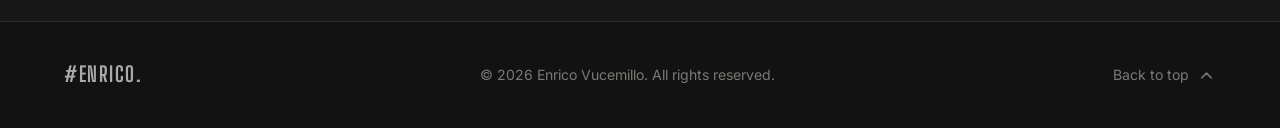
==== commit f82cddb8: "eee" ====
--- a/public /about.html
+++ b/public /about.html
@@ -260,9 +260,10 @@
 
     .about__name {
       font-family: var(--font-display);
-      font-size: 4.8rem; font-weight: 700; line-height: 1;
-      margin-bottom: 2.2rem;
-      color: var(--accent-crema);
+      font-size: 4rem; font-weight: 700; line-height: 1.05;
+      margin-bottom: 1.2rem;
+      letter-spacing: 0;
+      color: var(--text-main);
       text-transform: uppercase;
     }
 
@@ -335,18 +336,21 @@
       text-transform: uppercase;
       margin-bottom: 1.2rem;
       line-height: 1.05;
+      letter-spacing: 0;
     }
 
     .prose { max-width: 760px; color: var(--text-muted); font-size: 1.02rem; line-height: 1.9; font-weight: 300; }
     .prose p + p { margin-top: 1.5rem; }
     .prose blockquote {
-      margin: 2rem 0;
-      padding-left: 1.8rem;
-      border-left: 2px solid var(--accent-crema);
-      font-family: var(--font-display);
-      font-size: 2rem; line-height: 1.3;
-      color: var(--text-main);
-      text-transform: uppercase;
+      margin: 1.5rem 0 0;
+      padding: 0;
+      border: 0;
+      font-family: var(--font-sans);
+      font-size: 1.02rem;
+      line-height: 1.9;
+      font-weight: 300;
+      color: var(--text-muted);
+      text-transform: none;
     }
 
     .prose h3 {
@@ -499,7 +503,7 @@
     /* ABOUT PAGE — refined editorial layout */
     .page-hero { padding-top: 7rem; padding-bottom: 6rem; }
     .about__inner { max-width: 1180px; grid-template-columns: minmax(0, 1.45fr) minmax(260px, .75fr); gap: clamp(2.5rem, 6vw, 6rem); align-items: center; }
-    .about__name { font-size: clamp(3.8rem, 7vw, 6.2rem); letter-spacing: .015em; margin-bottom: 1.8rem; }
+    .about__name { font-size: 4rem; letter-spacing: 0; margin-bottom: 1.2rem; line-height: 1.05; }
     .about__bio { max-width: 720px; font-size: 1rem; line-height: 1.95; }
     .about__bio p + p { margin-top: 1.1rem; }
     .about__list { padding-left: 2.2rem; }
@@ -511,7 +515,7 @@
     .page-section__title { font-size: 4rem; margin-bottom: 1.2rem; letter-spacing: 0; line-height: 1.05; }
     .prose { max-width: 780px; font-size: 1rem; line-height: 1.9; }
     .prose h3 { margin-top: 2.2rem; margin-bottom: .65rem; }
-    .prose blockquote { max-width: 720px; margin: 2.4rem 0; font-size: clamp(1.6rem, 3vw, 2.25rem); }
+    .prose blockquote { max-width: none; margin: 1.5rem 0 0; font-size: 1rem; line-height: 1.9; font-weight: 300; }
     .data-table { max-width: 850px; margin-top: 1.5rem; }
     .card-grid { grid-template-columns: repeat(auto-fit, minmax(min(100%, 260px), 1fr)); gap: 1.25rem; }
     .info-card { padding: 1.7rem; }
@@ -521,7 +525,7 @@
       .page-hero { padding-top: 5rem; padding-bottom: 4rem; }
       .about__inner { grid-template-columns: 1fr; gap: 2.5rem; }
       .about__list { border-left: 0; border-top: 1px solid var(--border-color); padding: 1rem 0 0; }
-      .about__name { font-size: clamp(3.2rem, 12vw, 4.6rem); }
+      .about__name { font-size: 3.4rem; }
       .page-section { padding-top: 4rem; padding-bottom: 4rem; }
       .subnav ul { gap: 1.5rem; }
     }
@@ -611,12 +615,13 @@
           </p>
           <h1 class="about__name">#ENRICO.</h1>
           <div class="about__bio" lang="it">
-            <p><strong>Enrico Vucemillo</strong>, conosciuto nel mondo artistico come <strong>Vuce</strong>, è un artista italiano che opera nell’ambito della pittura contemporanea. La sua ricerca si muove tra astrazione, figurazione, sperimentazione materica e riflessione filosofica.</p>
-            <p>Nato a Padova, ha sviluppato il proprio percorso formativo e professionale tra Italia e Germania. La sua preparazione unisce architettura, disegno, progettazione e arti visive; una parte importante della sua esperienza è legata anche a Merano.</p>
-            <p>Nelle sue opere utilizza materiali differenti e lavora sulla trasparenza e sulla stratificazione delle superfici. Il processo creativo prende spesso avvio da un ricordo o da un’esperienza personale: l’immagine viene rielaborata, scomposta e trasformata in una nuova realtà visiva.</p>
-            <p>La filosofia è un ulteriore riferimento della sua ricerca. Alcuni lavori richiamano il pensiero di <strong>Emanuele Severino</strong> e <strong>Martin Heidegger</strong>, affrontando temi come il tempo, l’essere, il divenire, la memoria e il mito.</p>
+            <p><strong>Enrico Vucemillo</strong>, conosciuto nel mondo artistico anche con il nome di Vuce, è un artista italiano che opera nell'ambito della pittura contemporanea, con una ricerca che si colloca tra astrazione, figurazione, sperimentazione materica e riflessione filosofica.</p>
+            <p>Nato a Padova ha sviluppato il proprio percorso formativo tra Italia e Germania, maturando una formazione che unisce architettura, disegno, progettazione e arti visive. La sua attività è legata anche a Merano, città nella quale ha sviluppato una parte importante della propria esperienza artistica.</p>
+            <p>La sua produzione si distingue per l'utilizzo di materiali differenti, per la trasparenza delle superfici e per un processo creativo che parte spesso dalla memoria e dall'esperienza personale. L'immagine iniziale non viene semplicemente riprodotta: viene scomposta, modificata, rielaborata e trasformata in una nuova realtà visiva.</p>
+            <p>Un aspetto particolarmente interessante è il rapporto tra la sua pittura e la filosofia. Alcuni suoi lavori fanno esplicito riferimento al pensiero di Emanuele Severino e Martin Heidegger, affrontando questioni come il tempo, l'essere, il divenire, la memoria e il significato del mito.</p>
+            <p>Per comprendere Vucemillo è quindi utile considerare contemporaneamente tre aspetti: la sua formazione universitaria, la sua ricerca artistica e pittorica e la sua riflessione sul rapporto tra esperienza individuale e realtà collettiva.</p>
             <p lang="en">Influenced by the artistic background of his family and by Arte Povera (Fabro, Kounellis, Merz, Pistoletto, etc.), he graduated in Architecture and then worked with great professionals such as Paolo Piva, Herbert Schultes, and Reinhard Segers.</p>
-            <blockquote lang="en">He states: «I begin with an image drawn in charcoal which is linked to an experience. Through a meticulous process of deconstruction, I cut the initial image into a series of multicoloured patterns. Seeking an idea of purity through forms, I translate memories and thoughts into signs and colours. Through the essence and symbolic nature of images, I try to capture snapshots of my inner perception, evoking visual representations of current or past experiences as eternity of the things».</blockquote>
+            <p lang="en">He states: «I begin with an image drawn in charcoal which is linked to an experience. Through a meticulous process of deconstruction, I cut the initial image into a series of multicoloured patterns. Seeking an idea of purity through forms, I translate memories and thoughts into signs and colours. Through the essence and symbolic nature of images, I try to capture snapshots of my inner perception, evoking visual representations of current or past experiences as eternity of the things».</p>
             <p lang="en">Vuce is author of designs and art drawings published in architecture and design magazines, and participated in several exhibitions in Italy and abroad, including France, Germany, United Kingdom, and the USA.</p>
           </div>
         </div>
@@ -681,7 +686,6 @@
         <li><a href="#exhibitions">Exhibitions</a></li>
         <li><a href="#critics">Critics</a></li>
         <li><a href="#interview">Interview</a></li>
-        <li><a href="#press">Press</a></li>
       </ul>
     </nav>
 
@@ -696,13 +700,13 @@
       <div class="page-section__inner">
         <h2 class="page-section__title">Biography</h2>
         <div class="prose" lang="it">
-          <p>Per comprendere Vucemillo è utile considerare contemporaneamente tre aspetti: la sua formazione architettonica, la sua ricerca pittorica e la sua riflessione sul rapporto tra esperienza individuale e realtà collettiva.</p>
-
           <h3>Le origini e la formazione artistica</h3>
-          <p>Il percorso di Enrico Vucemillo ha radici familiari nell'ambiente della scultura. La sua formazione artistica comincia nell'atelier di scultura della famiglia, un contesto nel quale entra in contatto fin da giovane con la materia, le tecniche manuali e la costruzione dell'opera.</p>
-          <p>Questa esperienza iniziale aiuta a comprendere una caratteristica presente anche nella produzione più recente: la pittura non è soltanto applicazione del colore su una superficie, ma anche costruzione fisica e visiva.</p>
+          <p>Il percorso di Enrico Vucemillo ha radici familiari nell'ambiente della scultura.</p>
+          <p>La sua formazione artistica comincia infatti nell'atelier di scultura della famiglia, un contesto nel quale entra in contatto fin da giovane con la materia, le tecniche manuali e la costruzione dell'opera.</p>
+          <p>Questa esperienza iniziale è importante perché permette di comprendere una caratteristica che rimane presente anche nella sua produzione più recente: la pittura non è considerata esclusivamente come applicazione del colore su una superficie, ma come ricostruzione fisica e visiva.</p>
           <p>Nella sua biografia personale racconta anche il rapporto con il nonno Lodovico, al quale era legato attraverso le prime esperienze con l'argilla e la lavorazione della materia.</p>
-          <p>La sua sensibilità artistica si sviluppa inoltre attraverso lo studio degli autori classici, la frequentazione di workshop e l'interesse per le sperimentazioni artistiche che hanno caratterizzato gli anni Settanta in Italia. Tra gli artisti che hanno costituito riferimenti importanti nel suo percorso figurano:</p>
+          <p>La sua sensibilità artistica si sviluppa inoltre attraverso lo studio degli autori classici, la frequentazione di workshop e l'interesse per le sperimentazioni artistiche che hanno caratterizzato gli anni Settanta in Italia.</p>
+          <p>Tra gli artisti che hanno costituito riferimenti importanti nel suo percorso figurano:</p>
           <ul>
             <li>Luciano Fabro</li>
             <li>Jannis Kounellis</li>
@@ -711,22 +715,15 @@
             <li>Michelangelo Pistoletto</li>
             <li>Donald Judd</li>
           </ul>
-          <p>Questi riferimenti sono significativi perché appartengono a una generazione che ha messo in discussione i confini tradizionali della pittura e della scultura, introducendo nuovi materiali, nuove forme espressive e nuovi rapporti tra arte e realtà.</p>
-          <p>Vucemillo sceglie successivamente di laurearsi in Architettura, una decisione che amplia la sua preparazione e introduce nella sua sensibilità artistica una componente progettuale. L'architettura gli offre strumenti per comprendere:</p>
-          <ul>
-            <li>la struttura dello spazio;</li>
-            <li>il rapporto tra forma e funzione;</li>
-            <li>l'equilibrio delle proporzioni;</li>
-            <li>la composizione delle superfici;</li>
-            <li>il rapporto tra materiali differenti;</li>
-            <li>la relazione tra progetto e risultato finale.</li>
-          </ul>
-          <p>Questa formazione è una delle chiavi di lettura della sua pittura: anche quando l'immagine appare libera, astratta e apparentemente spontanea, la composizione conserva una dimensione strutturale.</p>
+          <p>Questi riferimenti sono particolarmente significativi perché appartengono a una generazione che ha messo in discussione i confini tradizionali della pittura e della scultura, introducendo nuovi materiali, nuove forme espressive e nuovi rapporti tra arte e realtà.</p>
+          <p>Enrico sceglie successivamente di laurearsi in Architettura, una decisione che amplia la sua preparazione e introduce nella sua sensibilità artistica una componente progettuale.</p>
+          <p>È ragionevole individuare in questa formazione una delle chiavi di lettura della sua pittura: anche quando l'immagine appare libera, astratta e apparentemente spontanea, la composizione conserva una dimensione strutturale.</p>
 
           <h3>L'esperienza professionale tra Germania e Italia</h3>
-          <p>Dopo la laurea, Vucemillo intraprende un percorso professionale in Germania. La sua attività si sviluppa anche a Monaco di Baviera, dove collabora con professionisti dell'architettura e del design, tra cui R. Segers e l'atelier di Herbert Schultes, un ambiente progettuale nel quale il rapporto tra estetica, funzionalità, ricerca e innovazione ha un ruolo centrale. Il confronto con differenti metodologie progettuali contribuisce ad arricchire il suo approccio al lavoro creativo.</p>
+          <p>La sua attività si sviluppa anche a Monaco di Baviera, dove collabora con professionisti dell'architettura e del design, tra cui R. Segers e l'atelier di Herbert Schultes.</p>
+          <p>Quest'ultima esperienza è particolarmente interessante perché permette di mettere in relazione il suo lavoro con un ambiente progettuale nel quale il rapporto tra estetica, funzionalità, ricerca e innovazione ha un ruolo centrale.</p>
+          <p>Il confronto con differenti metodologie progettuali contribuisce ad arricchire il suo approccio al lavoro creativo.</p>
           <p>Successivamente, in Italia, collabora ad attività didattiche e corsi di disegno presso l'Università IUAV di Venezia, anche nell'ambito delle esperienze professionali con l'architetto Paolo Piva.</p>
-          <p>La sua attività non si limita quindi alla pittura intesa in senso stretto: comprende anche il disegno, la progettazione, la ricerca formale e la sperimentazione. Vi è una continuità tra queste esperienze: l'architettura non rappresenta una parentesi separata dalla pittura, ma una componente che contribuisce a definire il suo linguaggio artistico. La capacità di progettare e organizzare una struttura visiva si ritrova nella disposizione degli elementi pittorici, nella costruzione delle superfici e nel rapporto tra pieni e vuoti.</p>
         </div>
       </div>
     </section>
@@ -736,24 +733,23 @@
       <div class="page-section__inner">
         <h2 class="page-section__title">Philosophy</h2>
         <div class="prose" lang="it">
-          <blockquote>La precisione è una forma di bellezza.</blockquote>
-          <p>Enrico Vucemillo è un artista visivo la cui ricerca si colloca all'intersezione tra rigore geometrico, filosofia ontologica ed essenzialismo formale.</p>
-          <p>Attraverso grafite, olio e tecniche miste su diversi supporti, Vucemillo costruisce composizioni in cui la struttura, la materia e il colore concorrono alla definizione dell’immagine.</p>
-
           <h3>La filosofia alla base della sua pittura</h3>
-          <p>Uno degli aspetti più caratteristici della produzione di Vucemillo è la presenza di una riflessione filosofica che accompagna la ricerca visiva. Non si tratta semplicemente di inserire titoli filosofici nelle opere: il rapporto con il pensiero riguarda soprattutto il modo in cui l'artista interpreta l'esperienza, la memoria e la trasformazione delle immagini.</p>
-          <p>Tra i riferimenti filosofici indicati nel percorso dell’artista compaiono <strong>Emanuele Severino</strong> e <strong>Martin Heidegger</strong>. Una figura importante per comprendere il rapporto tra pittura e pensiero è il filosofo italiano <strong>Emanuele Severino</strong>, che ha sviluppato una riflessione radicale sul rapporto tra essere e nulla, contestando l'idea tradizionale secondo cui le cose nascono dal nulla e ritornano nel nulla. Nel suo pensiero il divenire assume un significato filosofico molto particolare: ciò che appare e scompare nella nostra esperienza non può essere interpretato semplicemente come un passaggio dall'essere al non essere.</p>
-          <p>È una riflessione complessa, ma permette di individuare alcuni temi che si ritrovano nei titoli e nelle intenzioni di ricerca di Vucemillo:</p>
+          <p>Uno degli aspetti più interessanti della produzione di Enrico è la presenza di una riflessione filosofica che accompagna la ricerca visiva.</p>
+          <p>Il rapporto con il pensiero sembra riguardare soprattutto il modo in cui si interpreta l'esperienza, la memoria e la trasformazione delle immagini.</p>
+          <p>Una figura importante per comprendere questo aspetto è il filosofo italiano Emanuele Severino.</p>
+          <p>Severino ha sviluppato una riflessione radicale sul rapporto tra essere e nulla, contestando l'idea tradizionale secondo cui le cose nascono dal nulla e ritornano nel nulla.</p>
+          <p>Nel suo pensiero, il divenire assume un significato filosofico molto particolare: ciò che appare e scompare nella nostra esperienza non può essere interpretato semplicemente come un passaggio dall'essere al non essere.</p>
           <ul>
-            <li>il rapporto tra ciò che vediamo e ciò che ricordiamo;</li>
-            <li>la permanenza delle esperienze nella coscienza;</li>
-            <li>la trasformazione delle immagini nel tempo;</li>
-            <li>il rapporto tra realtà e rappresentazione;</li>
-            <li>la differenza tra percezione immediata e memoria;</li>
-            <li>il significato simbolico delle immagini.</li>
+            <li>Il rapporto tra ciò che vediamo e ciò che ricordiamo.</li>
+            <li>La permanenza delle esperienze nella coscienza.</li>
+            <li>La trasformazione delle immagini nel tempo.</li>
+            <li>Il rapporto tra realtà e rappresentazione.</li>
+            <li>La differenza tra percezione immediata e memoria.</li>
+            <li>Il significato simbolico delle immagini.</li>
           </ul>
-          <p>La pittura diventa così uno strumento per interrogare la realtà, anziché limitarsi a descriverla. L'immagine non è più soltanto qualcosa che si guarda: è qualcosa che porta con sé una storia, una percezione, una trasformazione e una stratificazione di significati. Questa dimensione rende particolarmente significative le opere che richiamano esplicitamente Severino.</p>
-          <p>La sua pittura non cerca necessariamente di riprodurre il mondo visibile, ma di interpretare il modo in cui il mondo viene percepito, ricordato e trasformato dalla coscienza. Non è sufficiente osservare le sue opere dal punto di vista cromatico o estetico: occorre considerare anche il processo che le ha generate e i significati che possono contenere.</p>
+          <p>La pittura diventa così uno strumento per interrogare la realtà, anziché limitarsi a descriverla.</p>
+          <p>L'immagine non è più soltanto qualcosa che si guarda: è qualcosa che porta con sé una storia, una percezione, una trasformazione e una stratificazione di significati.</p>
+          <p>Questa dimensione rende particolarmente interessanti le opere che richiamano esplicitamente Severino.</p>
         </div>
       </div>
     </section>
@@ -763,20 +759,23 @@
       <div class="page-section__inner">
         <h2 class="page-section__title">Method</h2>
         <div class="prose" lang="it">
-          <h3>La ricostruzione dell'immagine: il cuore della ricerca</h3>
-          <p>Il procedimento creativo di Vucemillo ruota attorno alla trasformazione e alla <strong>ricostruzione dell’immagine</strong>. Il punto di partenza è spesso un'esperienza personale, un ricordo o una sensazione che genera una prima rappresentazione mentale. Questa immagine viene inizialmente elaborata attraverso il disegno, anche con l'utilizzo del carboncino, e successivamente sottoposta a un processo di trasformazione. L'artista interviene sulla prima rappresentazione attraverso:</p>
+          <h3>La decostruzione dell'immagine: il cuore della sua ricerca</h3>
+          <p>Il procedimento creativo di Vucemillo può essere descritto attraverso un concetto fondamentale: la ricostruzione dell'immagine.</p>
+          <p>Il punto di partenza è spesso un'esperienza personale, un ricordo o una sensazione che genera una prima rappresentazione mentale.</p>
+          <p>Questa immagine viene inizialmente elaborata attraverso il disegno, anche con l'utilizzo del carboncino.</p>
+          <p>Successivamente viene sottoposta a un processo di trasformazione.</p>
+          <p>L'artista interviene sulla prima rappresentazione attraverso:</p>
           <ul>
-            <li>scomposizione delle forme;</li>
-            <li>sovrapposizione di elementi;</li>
-            <li>frammentazione delle immagini;</li>
-            <li>alterazione dei rapporti cromatici;</li>
-            <li>stratificazione dei materiali;</li>
-            <li>inserimento di segni e tracce;</li>
-            <li>modificazione della struttura originaria.</li>
+            <li>Scomposizione delle forme.</li>
+            <li>Sovrapposizione di elementi.</li>
+            <li>Frammentazione delle immagini.</li>
+            <li>Alterazione dei rapporti cromatici.</li>
+            <li>Stratificazione dei materiali.</li>
+            <li>Inserimento di segni e tracce.</li>
+            <li>Modificazione della struttura originaria.</li>
           </ul>
-          <p>Il risultato non è una semplice astrazione geometrica e nemmeno una rappresentazione figurativa tradizionale. È piuttosto una composizione nella quale possono convivere elementi riconoscibili e forme che sembrano appartenere a una dimensione completamente differente. La ricerca si concentra sulla trasformazione dell'esperienza visiva.</p>
-          <p>Un ricordo, ad esempio, non viene conservato nella memoria come una fotografia perfettamente immutabile: con il tempo perde alcuni dettagli, ne acquisisce altri, si sovrappone a esperienze successive e cambia significato. La pittura può diventare la rappresentazione di questo processo. In questo senso le opere di Vucemillo possono essere interpretate come <strong>mappe della memoria</strong>: superfici sulle quali convivono differenti momenti temporali.</p>
-          <p>La frammentazione non rappresenta necessariamente una perdita di equilibrio. Può essere, al contrario, il tentativo di raggiungere una nuova armonia attraverso elementi apparentemente dissonanti. Questa interpretazione è coerente con il testo critico dedicato alla mostra SIMUL presso la Galleria Spazio 6 di Verona.</p>
+          <p>Il risultato non è una semplice astrazione geometrica e nemmeno una rappresentazione figurativa tradizionale.</p>
+          <p>È piuttosto una composizione nella quale possono convivere elementi riconoscibili e forme che sembrano appartenere a una dimensione completamente differente.</p>
         </div>
       </div>
     </section>
@@ -786,8 +785,8 @@
       <div class="page-section__inner">
         <h2 class="page-section__title">Technique</h2>
         <div class="prose" lang="it">
-          <h3>Il linguaggio pittorico: colori, materia e tecnica</h3>
-          <p>Dal punto di vista tecnico, Vucemillo utilizza un linguaggio articolato, nel quale materiali tradizionali e sperimentazioni contemporanee convivono. La ricerca si concentra anche sulla trasparenza, sulla stratificazione e sulle qualità visive delle superfici. Tra le tecniche e i materiali documentati nella sua produzione troviamo:</p>
+          <h3>Materiali e tecniche</h3>
+          <p>Tra le tecniche e i materiali documentati nella sua produzione troviamo:</p>
         </div>
         <table class="data-table" lang="it">
           <thead>
@@ -800,29 +799,25 @@
             <tr><td>Carbone</td><td>Traccia iniziale e costruzione dell'immagine</td></tr>
             <tr><td>Pigmenti</td><td>Intensità e qualità materica</td></tr>
             <tr><td>Lacca</td><td>Superficie, brillantezza e finitura</td></tr>
-            <tr><td>Matita</td><td>Precisione e articolazione del segno</td></tr>
-            <tr><td>Punta d'argento</td><td>Ricerca grafica e raffinatezza del tratto</td></tr>
           </tbody>
         </table>
         <div class="prose" lang="it" style="margin-top: 2rem;">
-          <p>Particolarmente interessante è l'utilizzo combinato di <strong>tela e acciaio</strong> in alcune opere di grandi dimensioni. L'acciaio introduce una componente che non è esclusivamente pittorica: diventa parte integrante della struttura materiale dell'opera. Si crea così un dialogo tra:</p>
+          <p>L'acciaio introduce una componente che non è esclusivamente pittorica: diventa parte integrante della struttura materiale dell'opera.</p>
+          <p>Si crea così un dialogo tra:</p>
           <ul>
-            <li>la superficie tradizionale della pittura;</li>
-            <li>la consistenza fisica del supporto;</li>
-            <li>la luminosità dei materiali;</li>
-            <li>la profondità visiva delle stratificazioni;</li>
-            <li>la presenza del segno grafico.</li>
+            <li>La superficie tradizionale della pittura.</li>
+            <li>La consistenza fisica del supporto.</li>
+            <li>La luminosità dei materiali.</li>
+            <li>La profondità visiva delle stratificazioni.</li>
+            <li>La presenza del segno grafico.</li>
           </ul>
-          <p>Questa combinazione rende le opere differenti da una semplice pittura realizzata con una tecnica unica: la superficie può essere osservata sia come composizione cromatica sia come costruzione materica.</p>
+          <p>Questa combinazione contribuisce a rendere le opere differenti da una semplice pittura realizzata con una tecnica unica.</p>
+          <p>Il risultato è una superficie che può essere osservata sia come composizione cromatica sia come costruzione materica.</p>
 
           <h3>Il colore</h3>
-          <p>Il colore costituisce uno degli strumenti principali della sua ricerca. Non è utilizzato soltanto per definire forme o creare effetti decorativi, ma per costruire rapporti visivi e trasmettere sensazioni. Le tonalità possono assumere un ruolo autonomo, creando tensioni e armonie che non dipendono necessariamente dalla presenza di soggetti riconoscibili.</p>
-
-          <h3>Il segno</h3>
-          <p>Il segno grafico è altrettanto importante. Linee, tracce e frammenti intervengono sulla superficie come elementi di una scrittura visiva. In alcune composizioni il segno conserva una relazione con l'immagine originaria; in altre diventa un elemento autonomo, capace di definire nuove geometrie e nuovi equilibri.</p>
-
-          <h3>La materia</h3>
-          <p>La materia è probabilmente uno degli aspetti più caratteristici della sua sperimentazione. L'accostamento di differenti materiali permette di ottenere una superficie che non è soltanto un supporto, ma una componente attiva dell'opera. È proprio questa dimensione che rende interessante il confronto tra la sua formazione architettonica e la sua attività pittorica.</p>
+          <p>Il colore costituisce uno degli strumenti principali della sua ricerca.</p>
+          <p>Non sembra essere utilizzato soltanto per definire forme o creare effetti decorativi, ma per costruire rapporti visivi e trasmettere sensazioni.</p>
+          <p>Le tonalità possono assumere un ruolo autonomo, creando tensioni e armonie che non dipendono necessariamente dalla presenza di soggetti riconoscibili.</p>
         </div>
       </div>
     </section>
@@ -832,8 +827,7 @@
       <div class="page-section__inner">
         <h2 class="page-section__title">Works</h2>
         <div class="prose" lang="it">
-          <h3>Le opere più significative e il loro significato</h3>
-          <p>Il catalogo del CAM, Catalogo Arte Moderna, documenta alcune opere del ciclo dedicato a Emanuele Severino che permettono di ricostruire con maggiore precisione la direzione della sua ricerca.</p>
+          <p>Il catalogo del CAM, Catalogo Arte Moderna, documenta alcune opere che permettono di ricostruire con maggiore precisione la direzione della sua ricerca.</p>
         </div>
 
         <div class="card-grid" lang="it">
@@ -846,7 +840,7 @@
           <article class="info-card">
             <p class="info-card__meta">Ciclo E. Severino — 2024</p>
             <h3 class="info-card__title">Lo squartamento del Mito</h3>
-            <p class="info-card__text">Il titolo, particolarmente forte, suggerisce una separazione, una rottura, una scomposizione di qualcosa che precedentemente appariva unitario. Può essere interpretato come il tentativo di analizzare il mito nelle sue componenti, mettendo in evidenza le tensioni che lo costituiscono. Il concetto è vicino al procedimento pittorico di Vucemillo: partire da una struttura e trasformarla attraverso la frammentazione.</p>
+            <p class="info-card__text">Quest'opera presenta un titolo particolarmente forte. Lo squartamento suggerisce una separazione, una rottura, una scomposizione di qualcosa che precedentemente appariva unitario. È possibile interpretarlo come il tentativo di analizzare il mito nelle sue componenti, mettendo in evidenza le tensioni che lo costituiscono. Il concetto è vicino al procedimento pittorico di Vucemillo: partire da una struttura e trasformarla attraverso la frammentazione.</p>
             <a class="info-card__link" href="index.html#work-lo-squartamento-del-mito">View artwork</a>
           </article>
           <article class="info-card">
@@ -864,8 +858,10 @@
         </div>
 
         <div class="prose" lang="it">
-          <p>Le quattro opere sono documentate con dimensioni di 150 × 156 centimetri e con l'impiego di tela, acciaio, pigmenti, olio, acrilico e grafite (fonte: Catalogo Arte Moderna).</p>
-          <p>La scelta di formati importanti è significativa: queste opere non sono piccoli esercizi grafici, ma composizioni che richiedono uno spazio di osservazione adeguato. La loro lettura può cambiare in funzione della distanza: da lontano prevale l'equilibrio generale, mentre da vicino diventano maggiormente visibili le singole tracce e le sovrapposizioni.</p>
+          <p>Le quattro opere sono documentate con dimensioni di 150 × 156 centimetri e con l'impiego di tela, acciaio, pigmenti, olio, acrilico e grafite.</p>
+          <p>CAM</p>
+          <p>La scelta di formati importanti è significativa: queste opere non sono semplicemente piccoli esercizi grafici, ma composizioni che richiedono uno spazio di osservazione adeguato.</p>
+          <p>La loro lettura può cambiare in funzione della distanza: da lontano prevale l'equilibrio generale, mentre da vicino diventano maggiormente visibili le singole tracce e le sovrapposizioni.</p>
         </div>
       </div>
     </section>
@@ -876,10 +872,16 @@
         <h2 class="page-section__title">SIMUL</h2>
         <div class="prose" lang="it">
           <h3>Il progetto SIMUL e la Galleria Spazio 6 di Verona</h3>
-          <p>Uno dei momenti importanti della sua attività espositiva è il progetto <strong>SIMUL</strong>, presentato nel marzo 2023 presso la Galleria Spazio 6 di Verona e accompagnato da un testo critico del professor Gianluigi Guarneri.</p>
-          <p>Il titolo ha un significato particolare: richiama l'idea di arrivare insieme, di condividere una condizione e di ricercare una connessione. Nel testo critico viene evidenziata una caratteristica fondamentale della pittura di Vucemillo: la capacità di costruire un'immagine attraverso frammenti, dissonanze, stratificazioni tonali e richiami alla memoria. La sua ricerca viene collocata tra un astrattismo colto e una dimensione figurativa trasfigurata.</p>
-          <p>Un concetto centrale è quello della <strong>simultaneità</strong>. L'opera non rappresenta necessariamente un singolo istante, ma può contenere diverse temporalità, percezioni e suggestioni: la superficie pittorica diventa uno spazio nel quale differenti esperienze possono convivere.</p>
-          <p>SIMUL può essere interpretato anche in un'altra direzione: l'opera non è un oggetto che esiste soltanto attraverso l'intenzione dell'artista, ma diventa completa attraverso l'incontro con lo spettatore. Chi osserva è invitato a ricostruire i frammenti e a trovare una propria relazione con le immagini.</p>
+          <p>Uno dei momenti importanti della sua attività espositiva è rappresentato dal progetto SIMUL, presentato nel marzo 2023 presso la Galleria Spazio 6 di Verona.</p>
+          <p>Il progetto è accompagnato da un testo critico del professor Gianluigi Guarneri.</p>
+          <p>Il titolo SIMUL ha un significato particolarmente interessante: richiama l'idea di arrivare insieme, di condividere una condizione e di ricercare una connessione.</p>
+          <p>Nel testo critico viene evidenziata una caratteristica fondamentale della pittura di Vucemillo: la capacità di costruire un'immagine attraverso frammenti, dissonanze, stratificazioni tonali e richiami alla memoria.</p>
+          <p>La sua ricerca viene collocata tra un astrattismo colto e una dimensione figurativa trasfigurata.</p>
+          <p>Un concetto interessante è quello della simultaneità.</p>
+          <p>L'opera non rappresenta necessariamente un singolo istante, ma può contenere diverse temporalità, percezioni e suggestioni.</p>
+          <p>In questo modo la superficie pittorica diventa uno spazio nel quale differenti esperienze possono convivere.</p>
+          <p>Il concetto di SIMUL può essere interpretato anche in un'altra direzione: l'opera non è un oggetto che esiste soltanto attraverso l'intenzione dell'artista, ma diventa completa attraverso l'incontro con lo spettatore.</p>
+          <p>Chi osserva è invitato a ricostruire i frammenti e a trovare una propria relazione con le immagini.</p>
           <p>La Galleria Spazio 6, situata a Verona, è uno spazio espositivo che si occupa di pittura, scultura e fotografia, con una programmazione dedicata ad artisti italiani e internazionali.</p>
         </div>
       </div>
@@ -1023,9 +1025,19 @@
       <div class="page-section__inner">
         <h2 class="page-section__title">Critics</h2>
         <div class="prose" lang="it">
-          <p>Tra i nomi riportati nei riferimenti critici della sua biografia figurano Aglani, Guarneri, Reiss e Sgarbi. La presenza di un nome in un elenco di riferimenti critici non significa che ogni opera sia stata recensita o valutata direttamente da quella persona.</p>
-          <p>Tra i contributi documentati, il testo di <strong>Gianluigi Guarneri</strong> per SIMUL è un riferimento concreto: la sua lettura sottolinea la capacità di Vucemillo di lavorare sulla simultaneità delle immagini, sulle stratificazioni e sulla relazione tra frammenti visivi.</p>
-          <p>Contribuiscono alla sua presenza pubblica anche la partecipazione a pubblicazioni e repertori dedicati all'arte contemporanea e la presenza digitale sulla piattaforma ArtMajeur, dove il suo profilo (Vuce) presenta una selezione di opere, informazioni biografiche e riferimenti al percorso professionale, tra cui selezioni per pubblicazioni e cataloghi artistici e il collegamento con la Agora Gallery di New York.</p>
+          <p>Un aspetto da approfondire riguarda il modo in cui Vucemillo viene presentato e valutato dalla critica.</p>
+          <p>Tra i nomi riportati nei riferimenti critici della sua biografia figurano:</p>
+          <ul>
+            <li>Aglani.</li>
+            <li>Guarneri.</li>
+            <li>Reiss.</li>
+            <li>Sgarbi.</li>
+          </ul>
+          <p>Tra i contributi documentabili, il testo di Gianluigi Guarneri per SIMUL rappresenta un riferimento concreto.</p>
+          <p>La sua lettura sottolinea la capacità di Vucemillo di lavorare sulla simultaneità delle immagini, sulle stratificazioni e sulla relazione tra frammenti visivi.</p>
+          <p>Anche la partecipazione a pubblicazioni e repertori dedicati all'arte contemporanea costituisce un elemento da considerare.</p>
+          <p>Nel profilo ArtMajeur vengono segnalate, tra le altre cose, selezioni per pubblicazioni e cataloghi artistici, nonché una presenza alla Agora Gallery di New York.</p>
+          <p>Questi elementi contribuiscono alla costruzione della sua identità pubblica di artista, anche se devono essere valutati distinguendo tra visibilità, riconoscimento critico e consacrazione istituzionale.</p>
         </div>
       </div>
     </section>
@@ -1036,52 +1048,15 @@
         <h2 class="page-section__title">Interview</h2>
         <div class="prose" lang="it">
           <h3>Rai Alto Adige: il significato dell'errore</h3>
-          <p>Il 20 ottobre 2025 Rai Alto Adige ha dedicato a Enrico Vucemillo una puntata della trasmissione <em>Percorsi Creativi</em>, intitolata <strong>Errore</strong>. L'intervista permette di entrare nella dimensione più personale della sua ricerca.</p>
-          <p>Il tema dell'errore viene affrontato sia dal punto di vista filosofico sia da quello pratico. Nella pittura tradizionale l'errore è spesso qualcosa da correggere: un'imprecisione, una deviazione dal progetto iniziale o una difficoltà tecnica. Nella ricerca artistica contemporanea, invece, può diventare una possibilità creativa.</p>
+          <p>Il 20 ottobre 2025 Rai Alto Adige ha dedicato a Enrico Vucemillo una puntata della trasmissione Percorsi Creativi, intitolata Errore.</p>
+          <p>Questa intervista merita attenzione perché permette di entrare nella dimensione più personale della sua ricerca.</p>
+          <p>Nella pittura tradizionale, l'errore è spesso qualcosa da correggere: un'imprecisione, una deviazione dal progetto iniziale o una difficoltà tecnica.</p>
+          <p>Nella ricerca artistica contemporanea, invece, l'errore può diventare una possibilità creativa.</p>
           <p>Un segno imprevisto può suggerire una nuova direzione. Una forma che non corrisponde all'intenzione iniziale può generare una composizione più interessante. Una sovrapposizione inattesa può aprire possibilità espressive che non erano state previste.</p>
-          <p>Questo concetto si collega direttamente alla ricostruzione dell'immagine: se l'artista parte da una percezione interiore e la trasforma progressivamente, ogni passaggio può introdurre elementi nuovi. L'opera finale non è necessariamente la realizzazione fedele di un progetto iniziale, ma il risultato di un processo di ricerca, e l'errore diventa una componente del metodo creativo.</p>
-          <p>Si mette così in discussione l'idea dell'artista come semplice esecutore di un'immagine già definita nella propria mente: l'opera diventa il risultato di un dialogo tra intenzione, materia, casualità e trasformazione.</p>
-          <p>L'intervista integrale è disponibile su RaiPlay Sound.</p>
-        </div>
-      </div>
-    </section>
-
-    <!-- PRESS -->
-    <section class="page-section" id="press">
-      <div class="page-section__inner">
-        <h2 class="page-section__title">Press</h2>
-        <div class="prose" lang="it">
-          <p>Fonti e approfondimenti per conoscere direttamente la figura e le opere di Enrico Vucemillo.</p>
-        </div>
-        <!-- To link a card to the article, add inside it:
-             <a class="info-card__link" href="https://..." target="_blank" rel="noopener">Read</a>
-             Search results will then open that address directly. -->
-        <div class="card-grid" lang="it">
-          <article class="info-card">
-            <p class="info-card__meta">Catalogo Arte Moderna</p>
-            <h3 class="info-card__title">Enrico Vucemillo</h3>
-            <p class="info-card__text">Biografia, opere, materiali, partecipazioni e prezzi indicativi.</p>
-          </article>
-          <article class="info-card">
-            <p class="info-card__meta">Galleria Spazio 6</p>
-            <h3 class="info-card__title">Progetto SIMUL</h3>
-            <p class="info-card__text">Testo critico di Gianluigi Guarneri.</p>
-          </article>
-          <article class="info-card">
-            <p class="info-card__meta">RaiPlay Sound — 20 ottobre 2025</p>
-            <h3 class="info-card__title">Percorsi Creativi: Errore</h3>
-            <p class="info-card__text">Intervista a Rai Alto Adige, ascolta l'intervista integrale su RaiPlay Sound.</p>
-          </article>
-          <article class="info-card">
-            <p class="info-card__meta">ArtMajeur</p>
-            <h3 class="info-card__title">Profilo Vuce</h3>
-            <p class="info-card__text">Biografia, opere e percorso artistico.</p>
-          </article>
-          <article class="info-card">
-            <p class="info-card__meta">Galleria Spazio 6</p>
-            <h3 class="info-card__title">La galleria</h3>
-            <p class="info-card__text">Informazioni sulla galleria di Verona e sulle sue attività.</p>
-          </article>
+          <p>Nel caso di Vucemillo, questo concetto si collega direttamente alla decostruzione dell'immagine.</p>
+          <p>Se l'artista parte da una percezione interiore e la trasforma progressivamente, ogni passaggio può introdurre elementi nuovi.</p>
+          <p>L'opera finale non è necessariamente la realizzazione fedele di un progetto iniziale, ma il risultato di un processo di ricerca.</p>
+          <p>L'errore, quindi, può diventare una componente del metodo creativo.</p>
         </div>
       </div>
     </section>
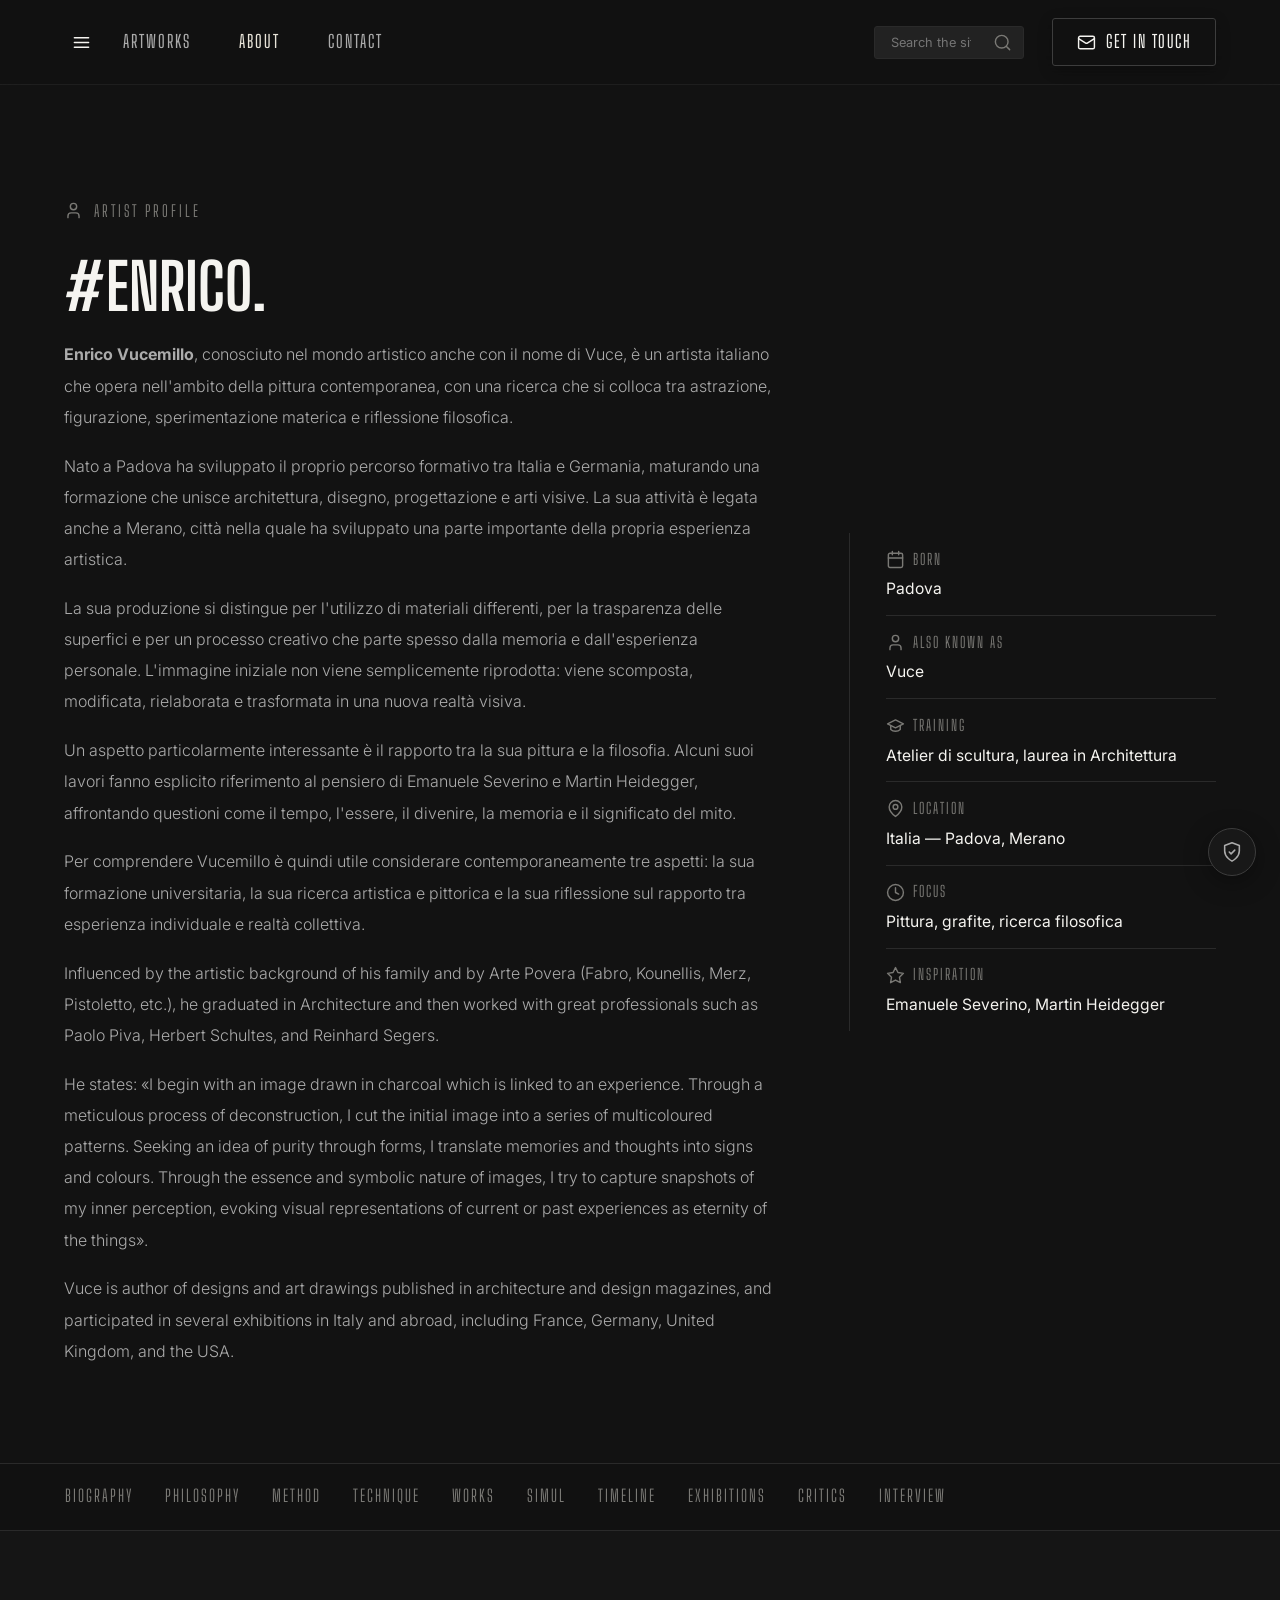
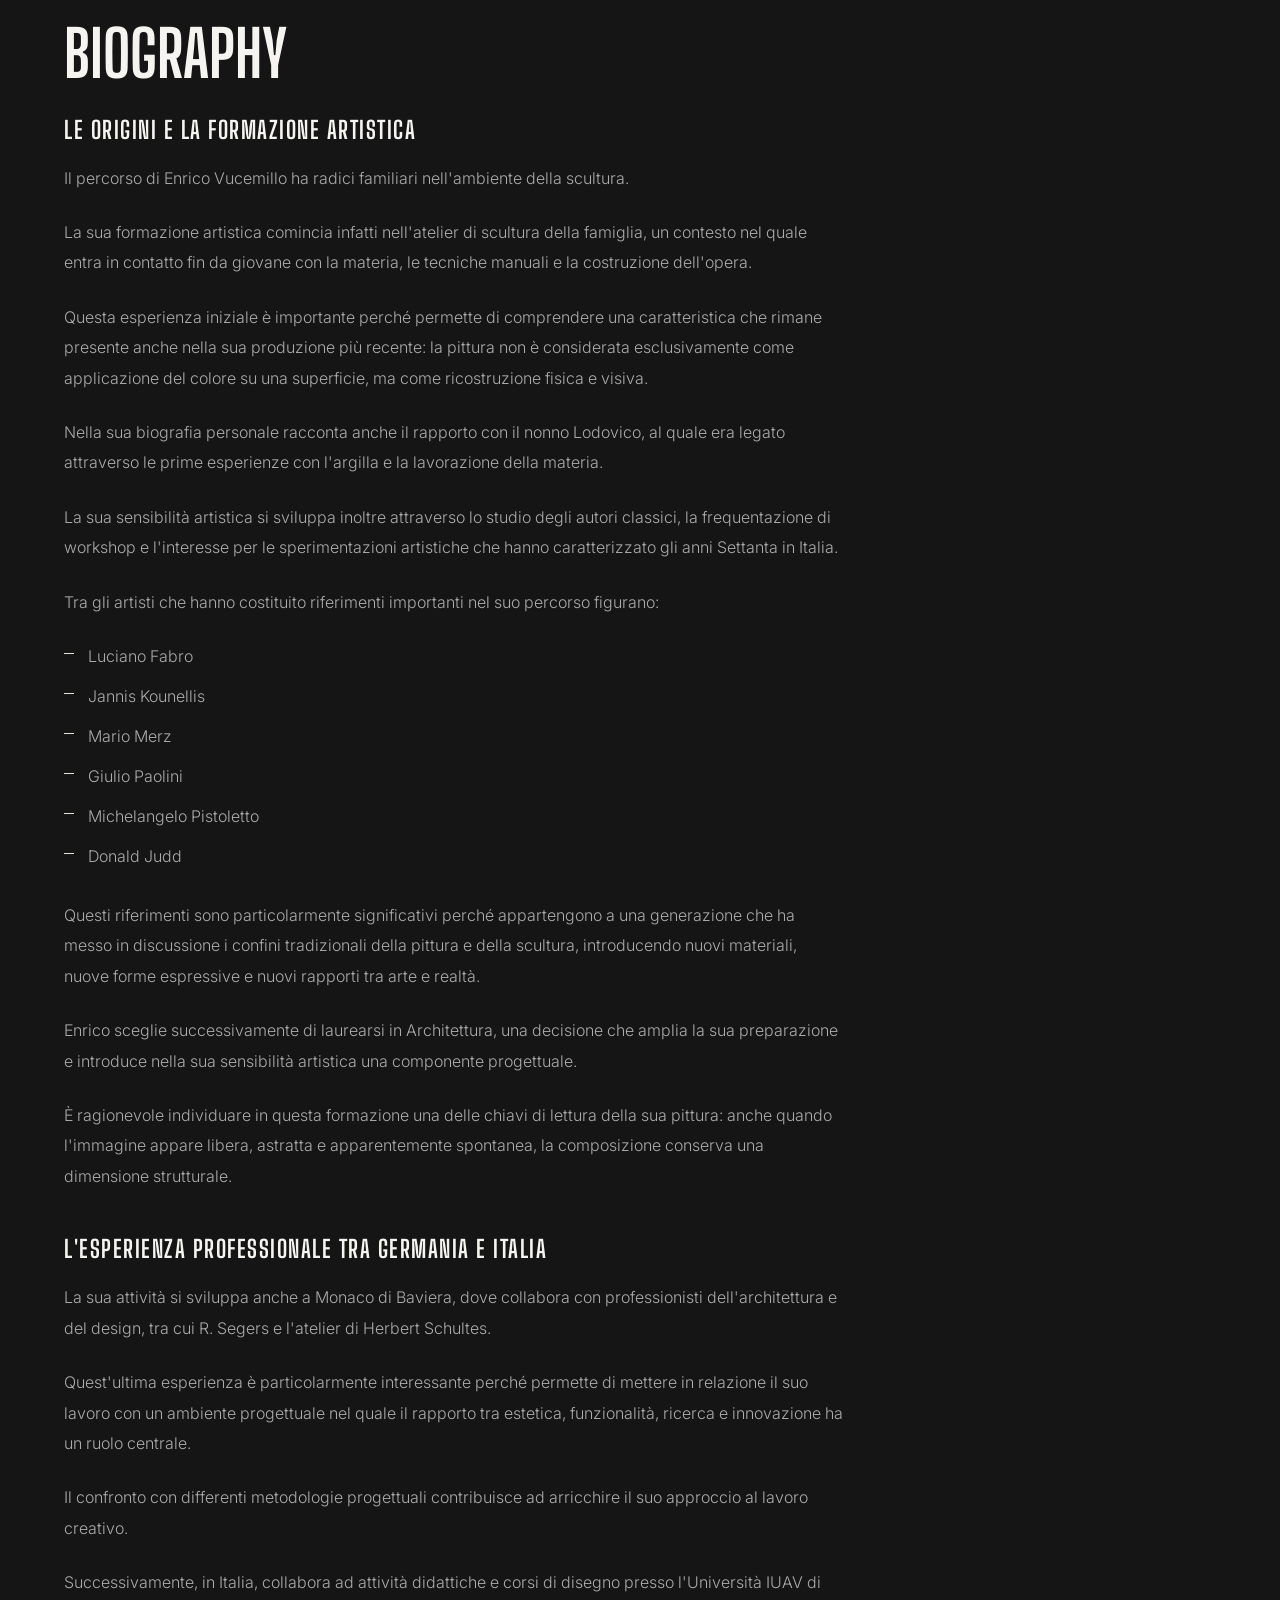
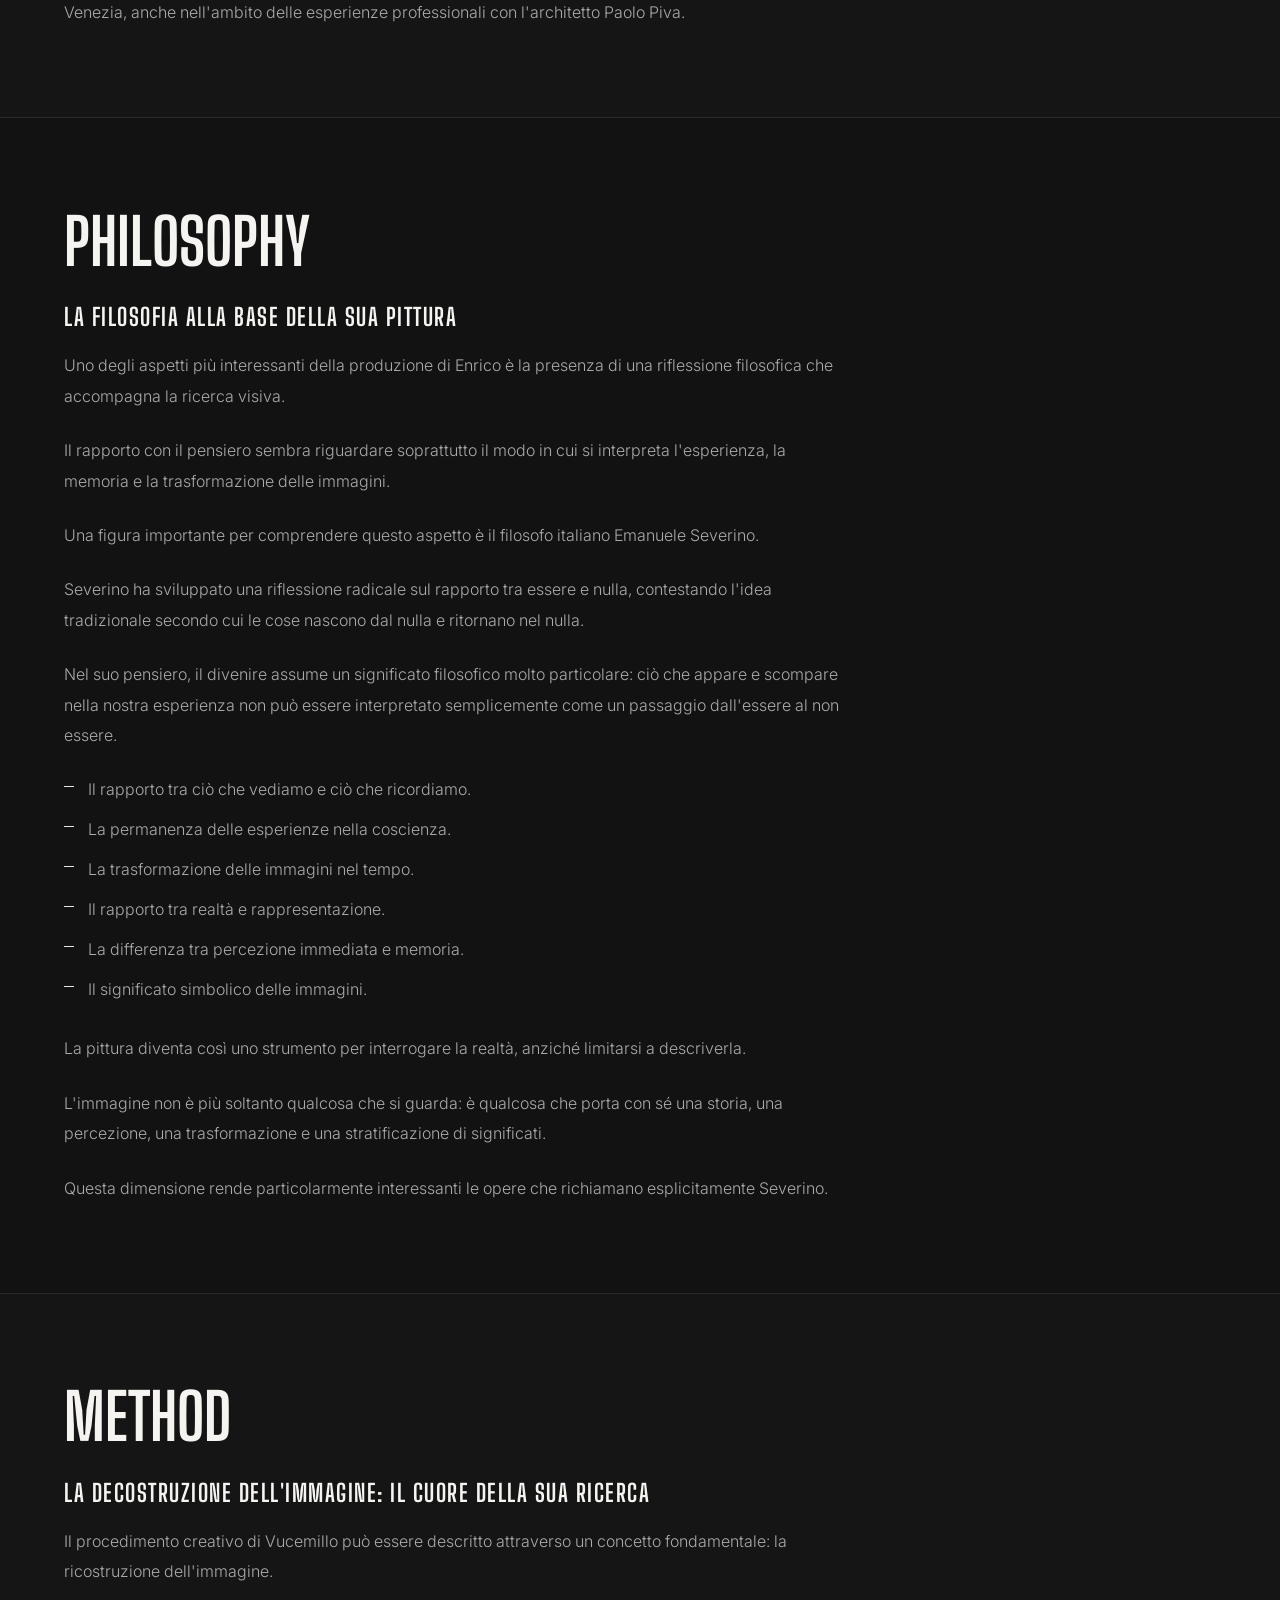
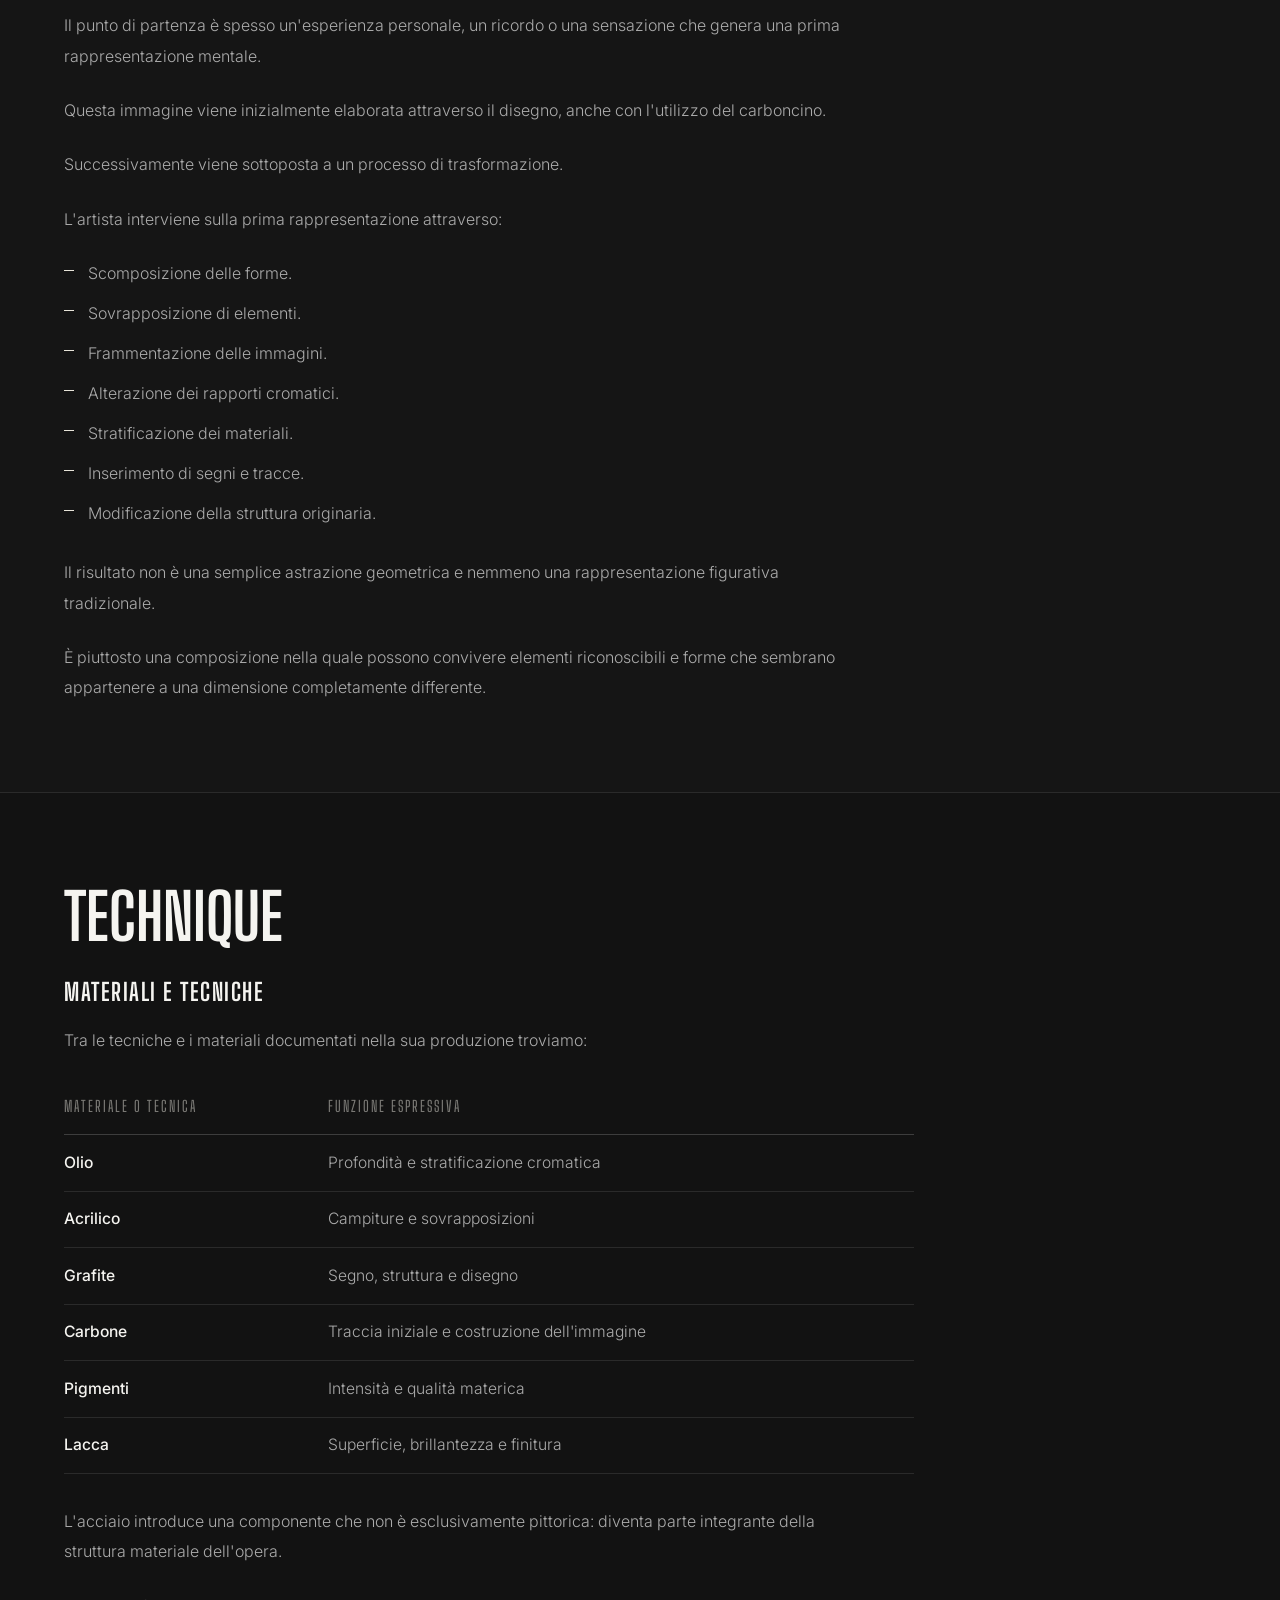
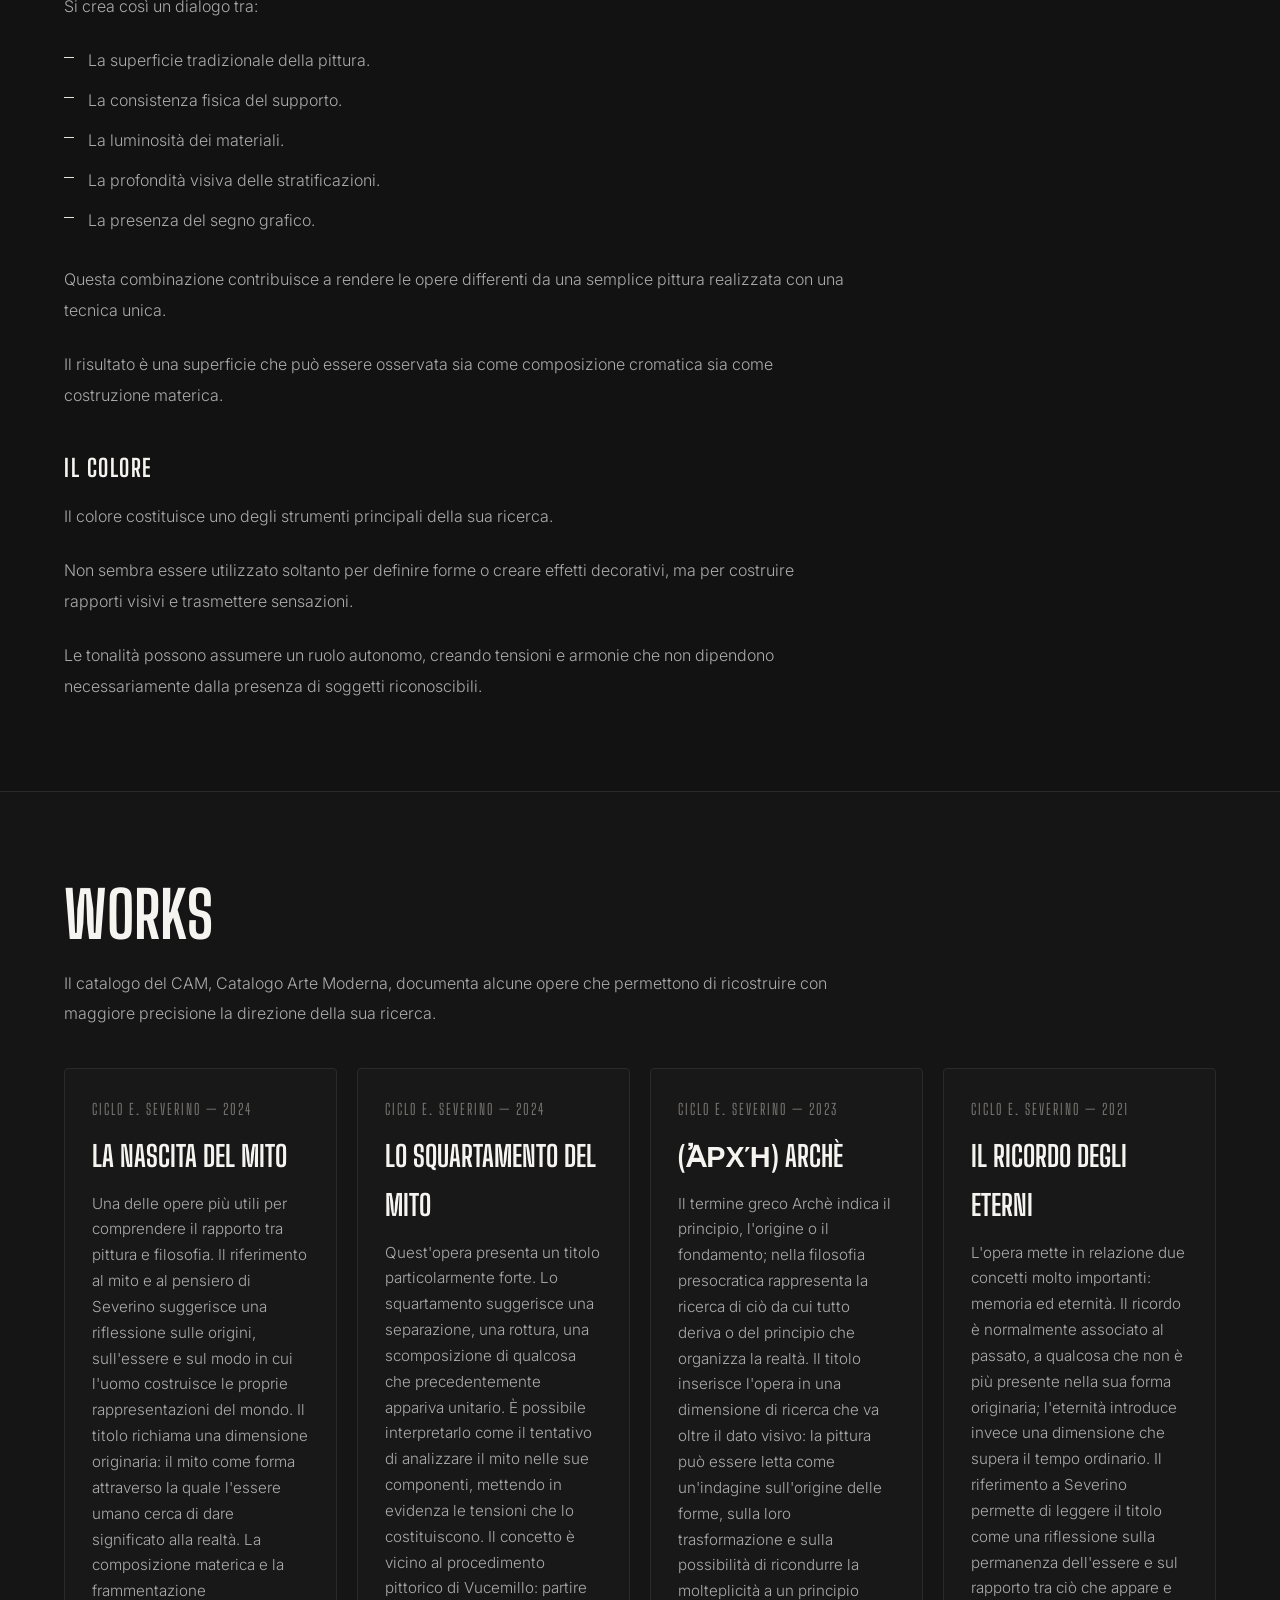
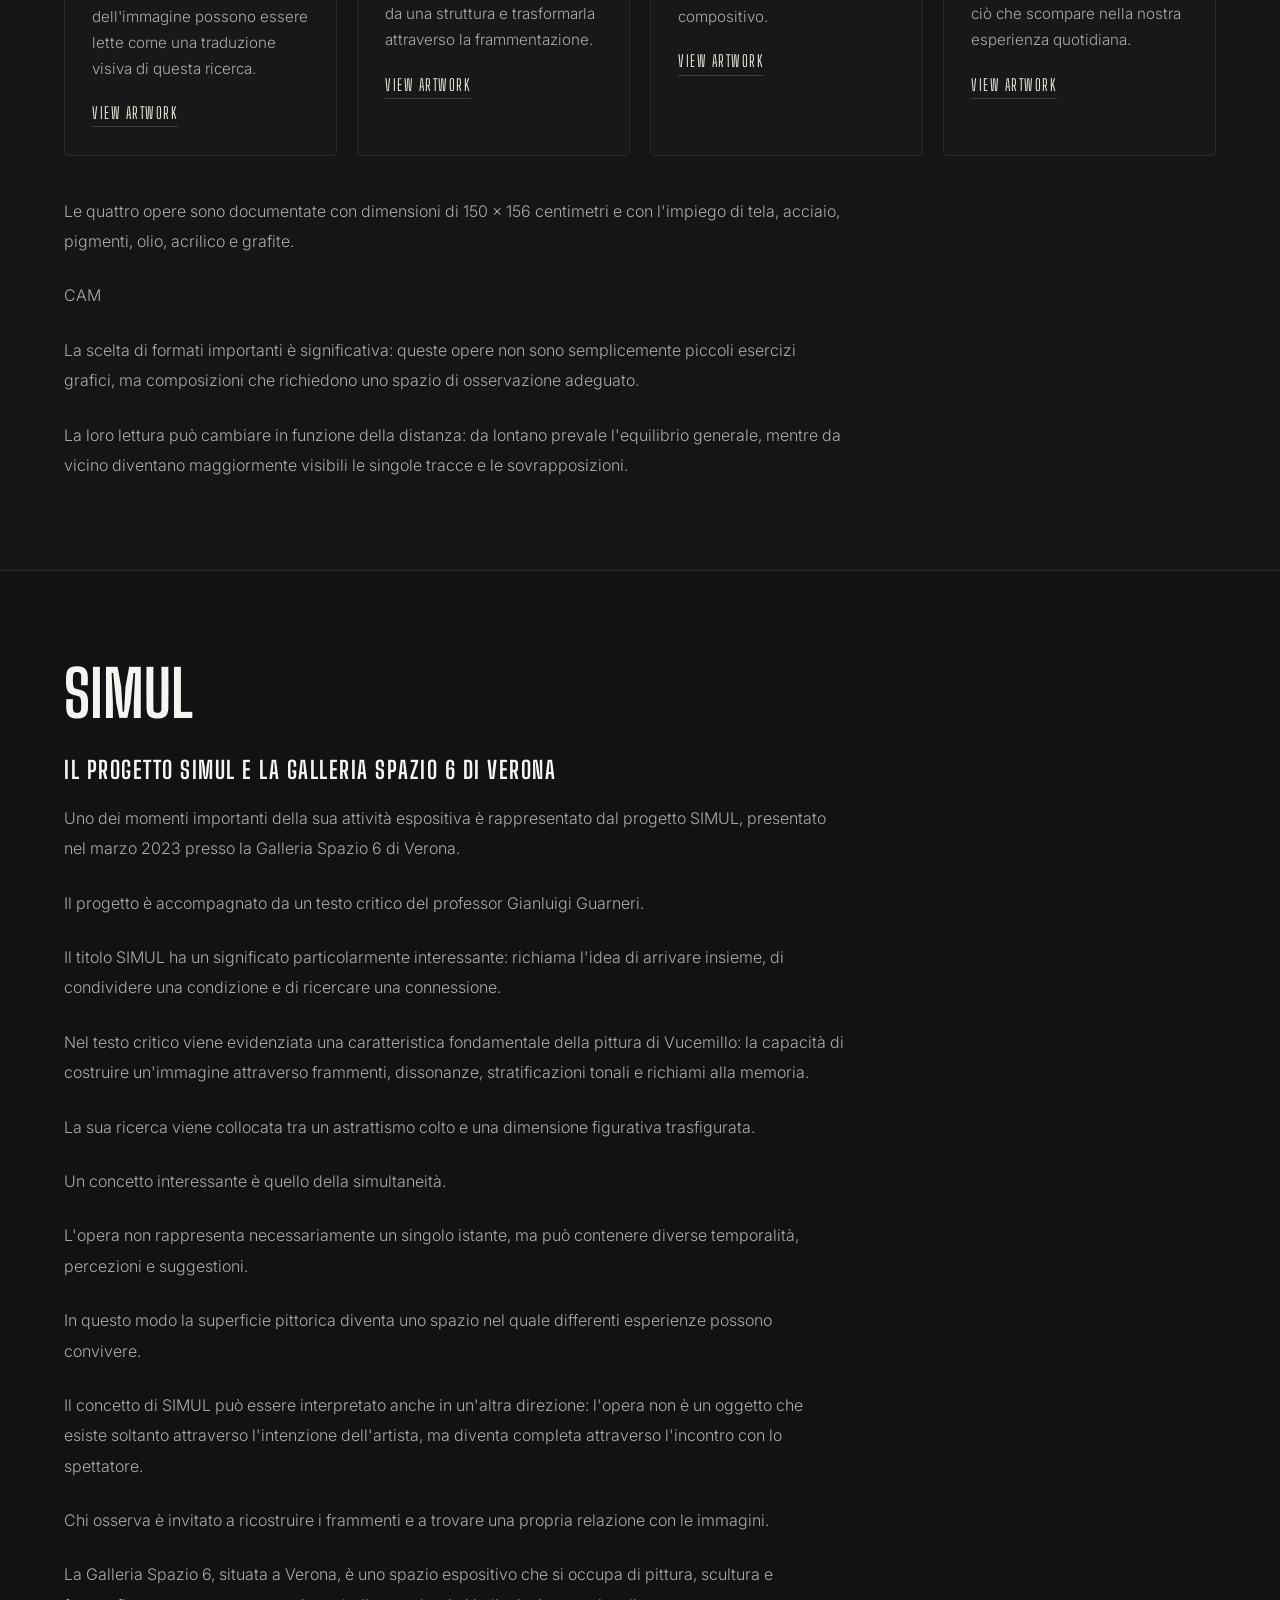
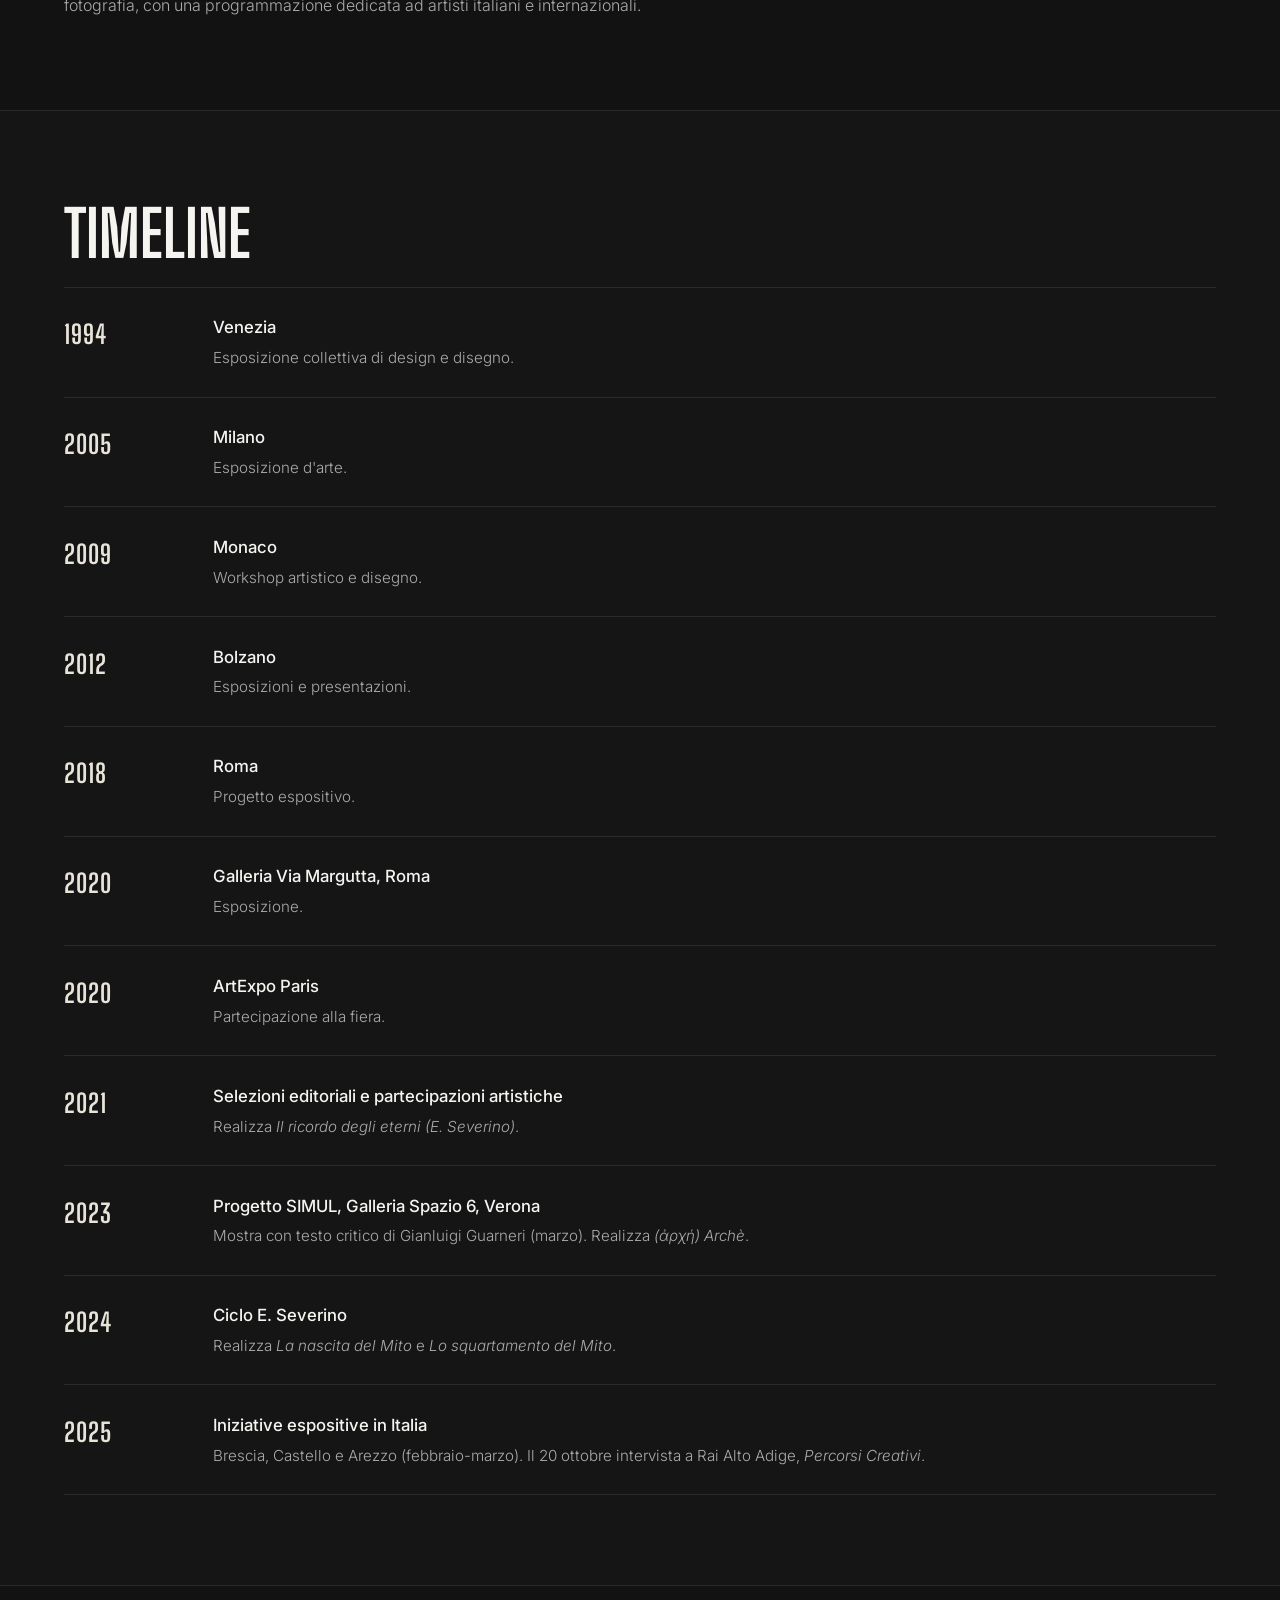
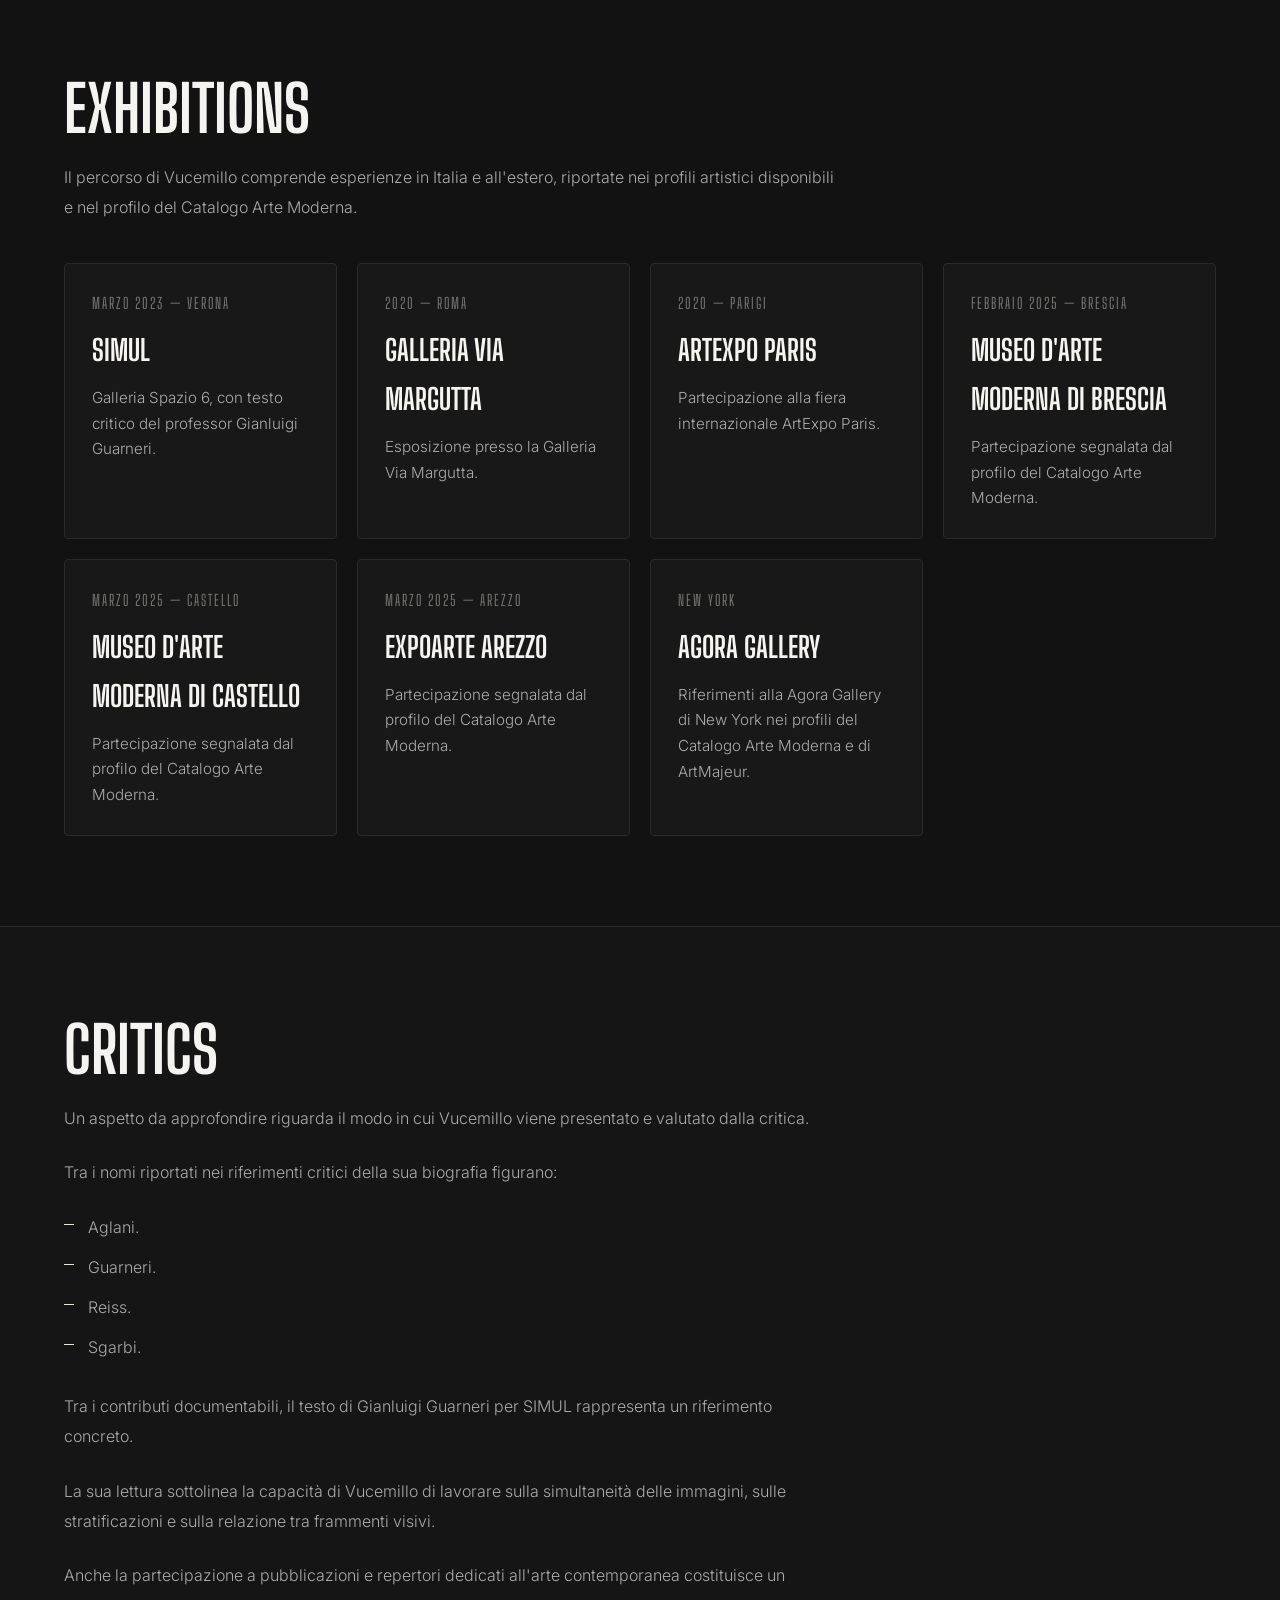
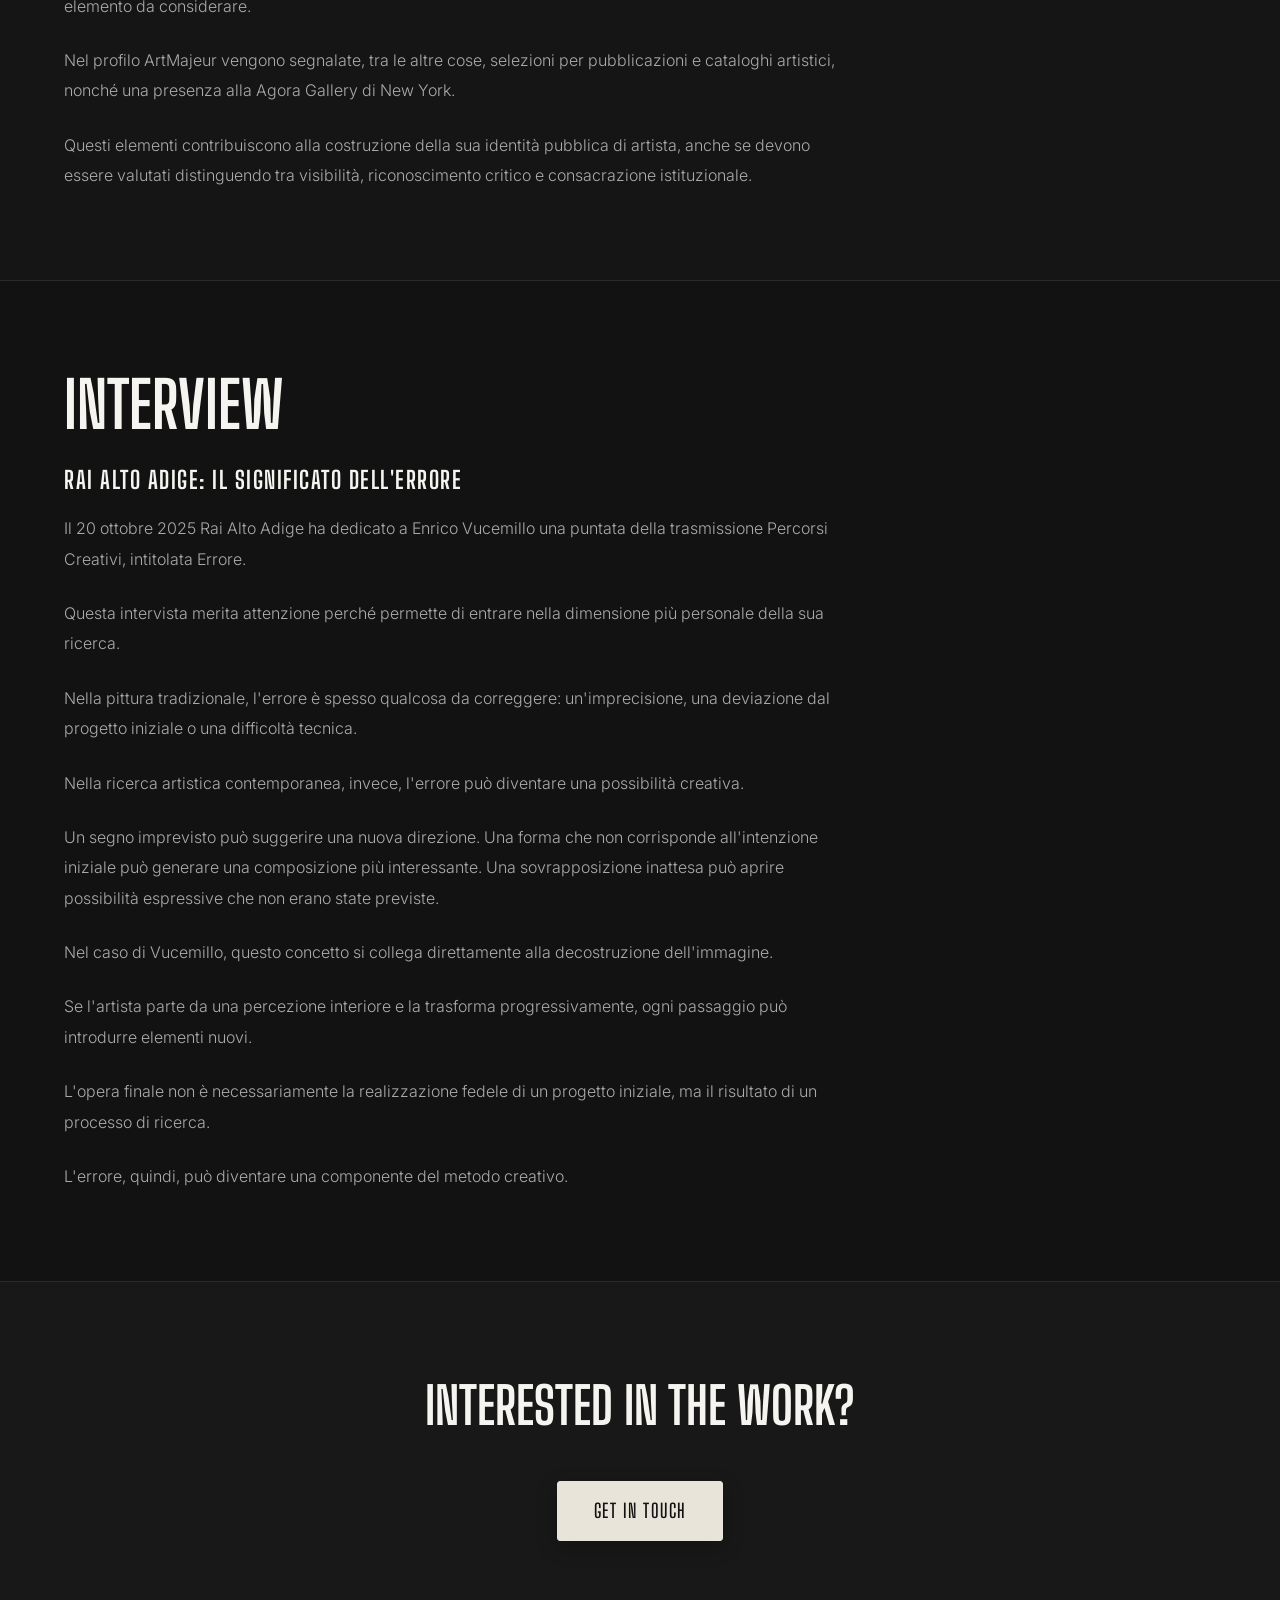
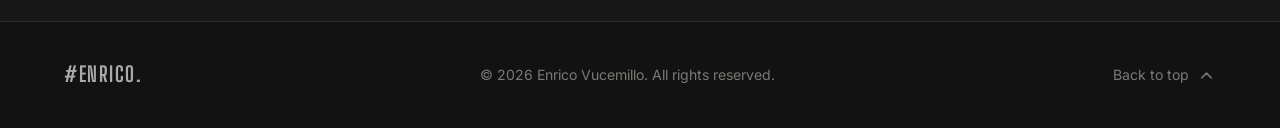
==== commit 3e08a2b9: "Rinomina il link dell'amministratore in un pulsante flottante e aggiungi l'opzione "Ricordami" nella" ====
--- a/public /about.html
+++ b/public /about.html
@@ -176,6 +176,28 @@
       overflow-y: auto;
     }
     .sidebar.active { transform: translateX(0); }
+
+    .admin-floating-link {
+      position: fixed;
+      right: 1.5rem;
+      bottom: 1.5rem;
+      z-index: 1700;
+      width: 48px;
+      height: 48px;
+      display: grid;
+      place-items: center;
+      color: var(--text-muted);
+      background: var(--bg-panel);
+      border: 1px solid var(--border-light);
+      border-radius: 50%;
+      box-shadow: 0 6px 24px rgba(0, 0, 0, 0.35);
+    }
+    .admin-floating-link:hover {
+      color: var(--accent-crema) !important;
+      border-color: var(--accent-crema);
+      transform: translateY(-2px);
+    }
+    .admin-floating-link svg { width: 22px; height: 22px; stroke-width: 1.7; }
 
     .sidebar-header {
       display: flex; align-items: center; justify-content: space-between;
@@ -569,6 +591,12 @@
       </ul>
     </div>
   </aside>
+  <a class="admin-floating-link" href="/admin" aria-label="Area admin" title="Admin">
+    <svg viewBox="0 0 24 24" fill="none" stroke="currentColor" stroke-linecap="round" stroke-linejoin="round" aria-hidden="true">
+      <path d="M12 22s8-4 8-11V5l-8-3-8 3v6c0 7 8 11 8 11Z"/>
+      <path d="m9 12 2 2 4-4"/>
+    </svg>
+  </a>
 
   <!-- HEADER -->
   <header class="site-header">
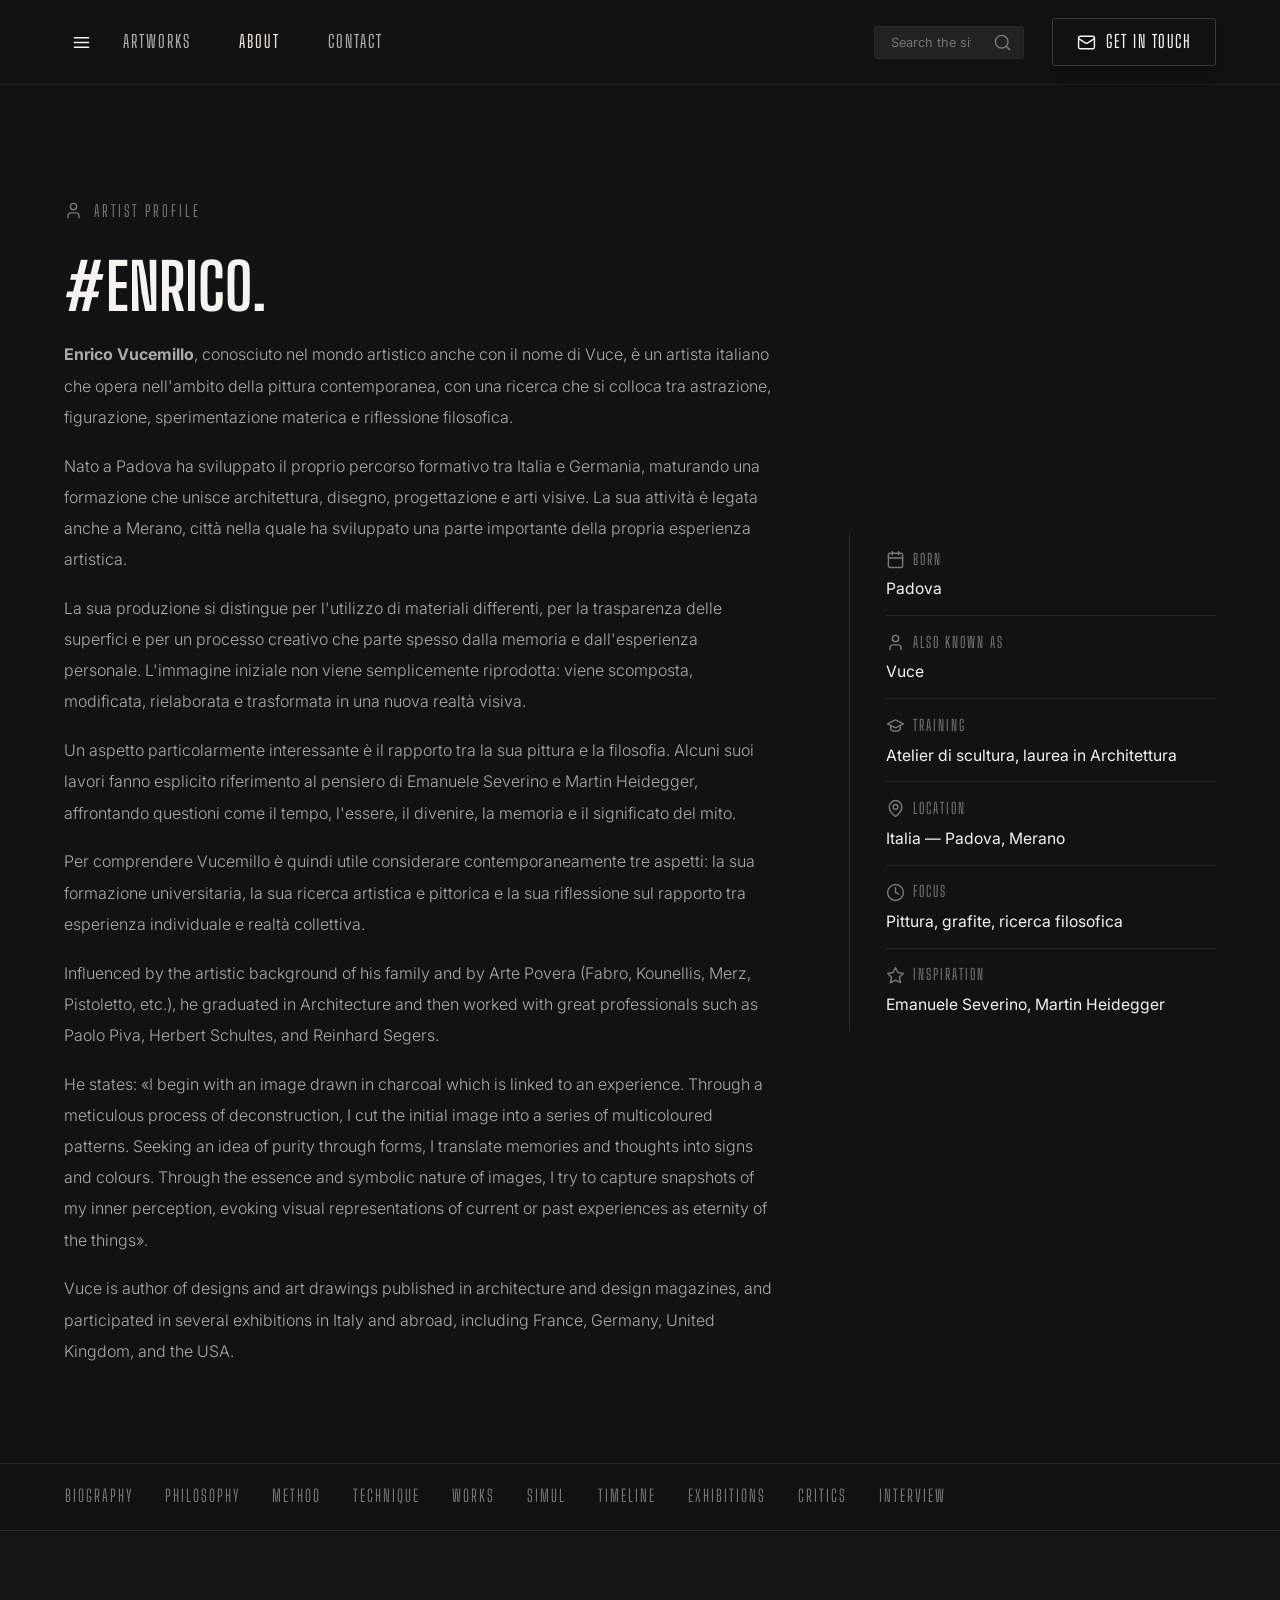
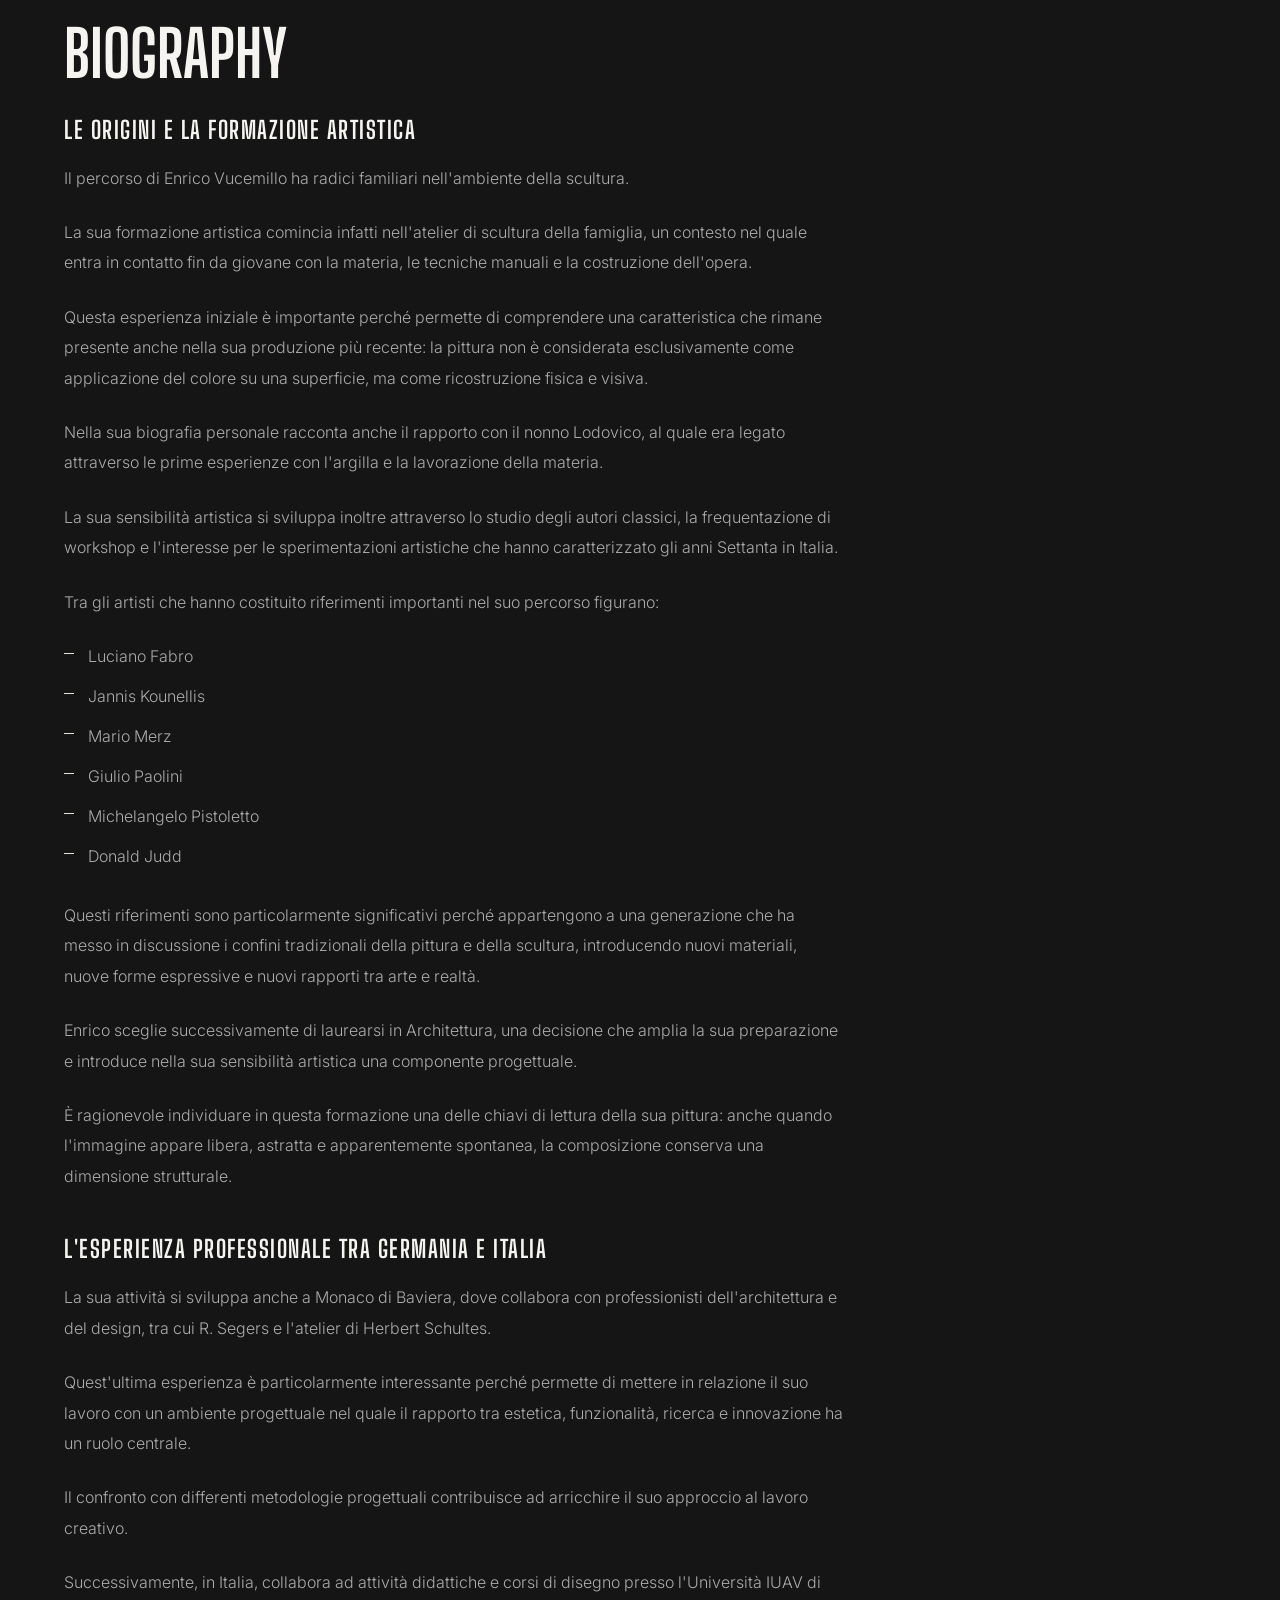
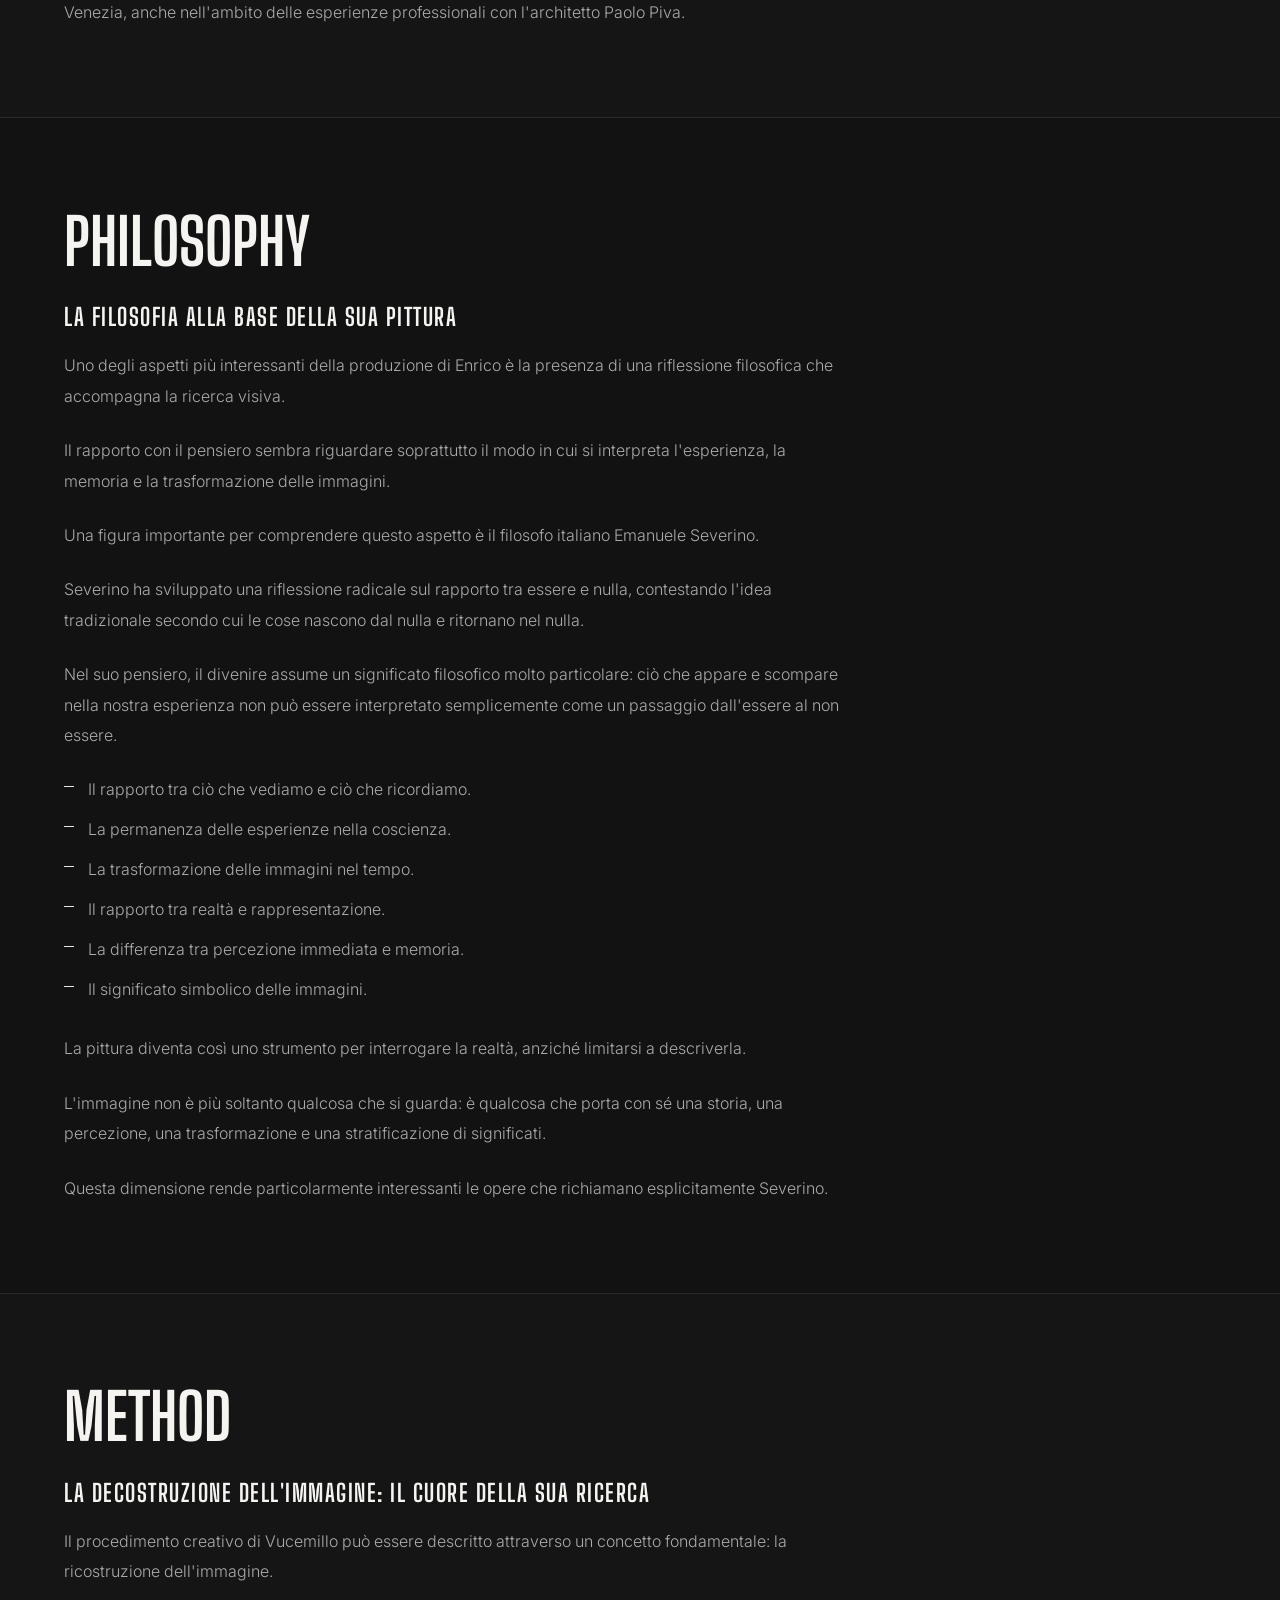
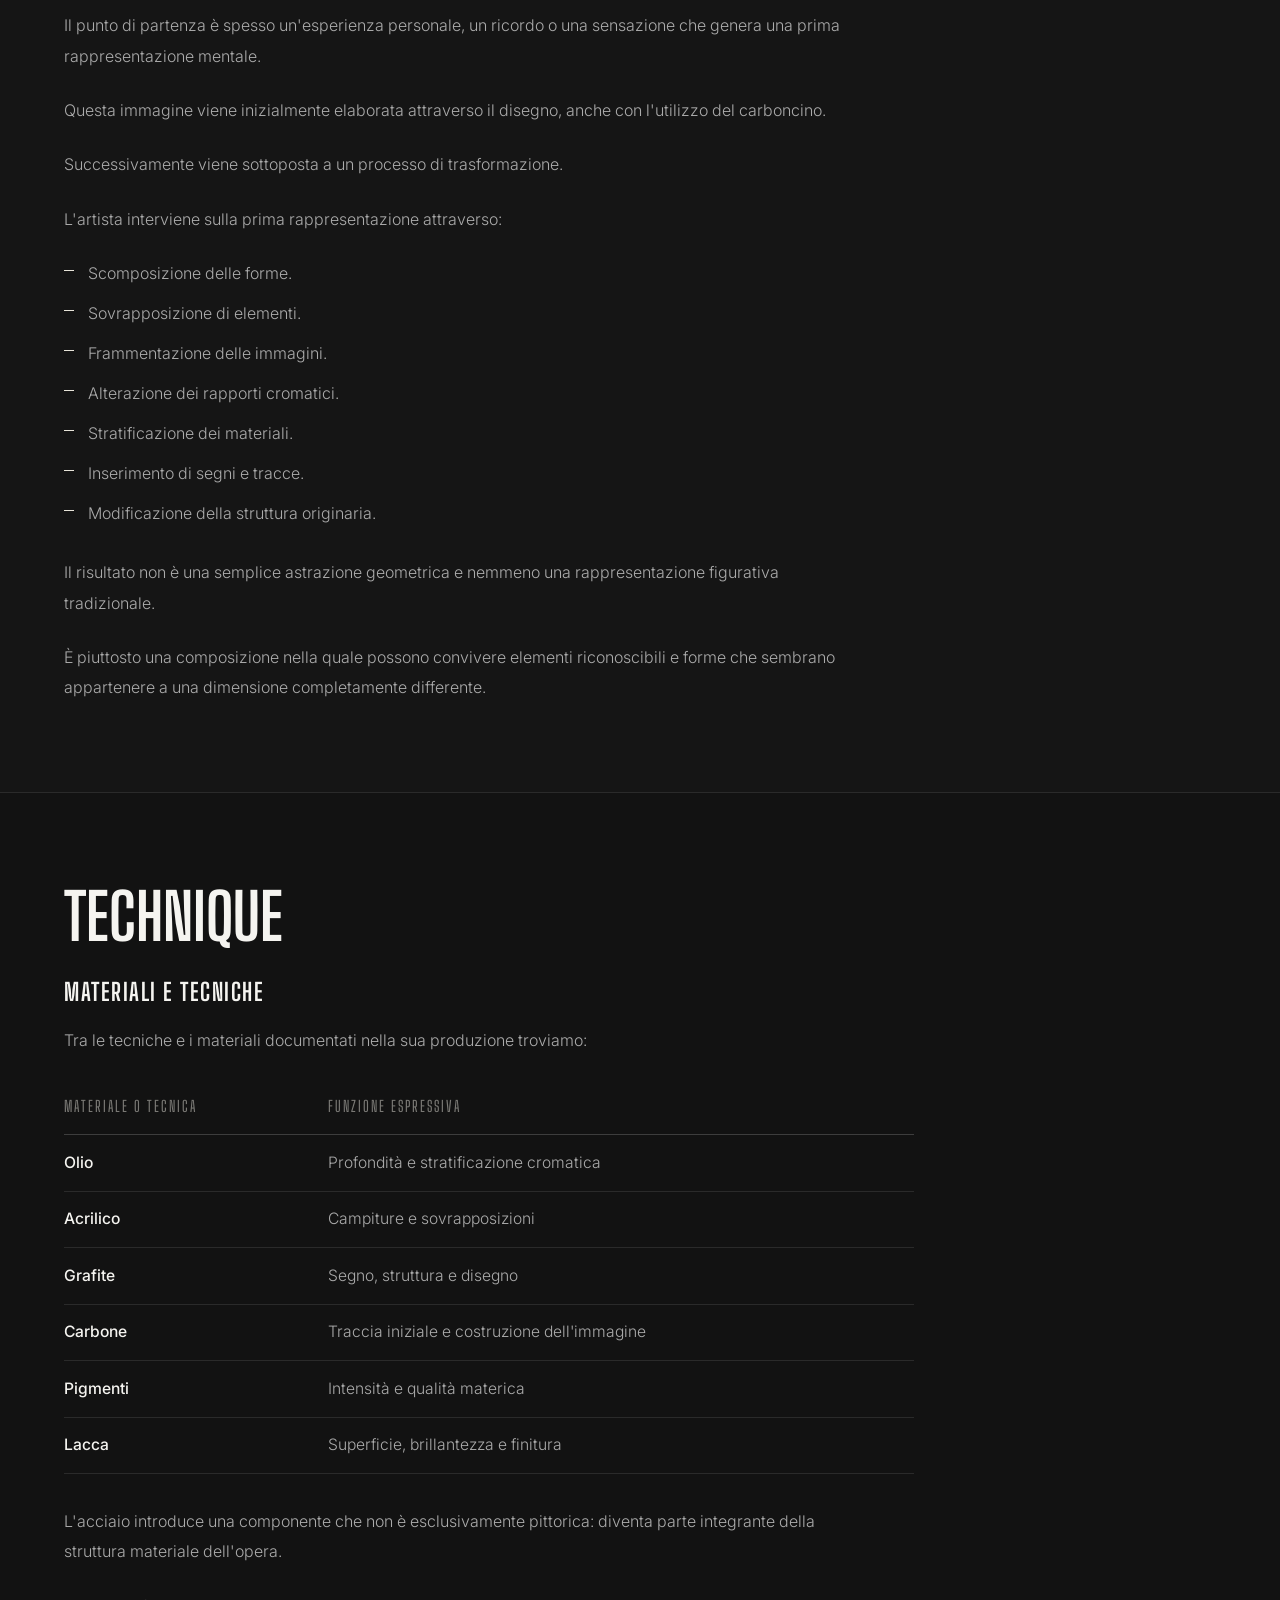
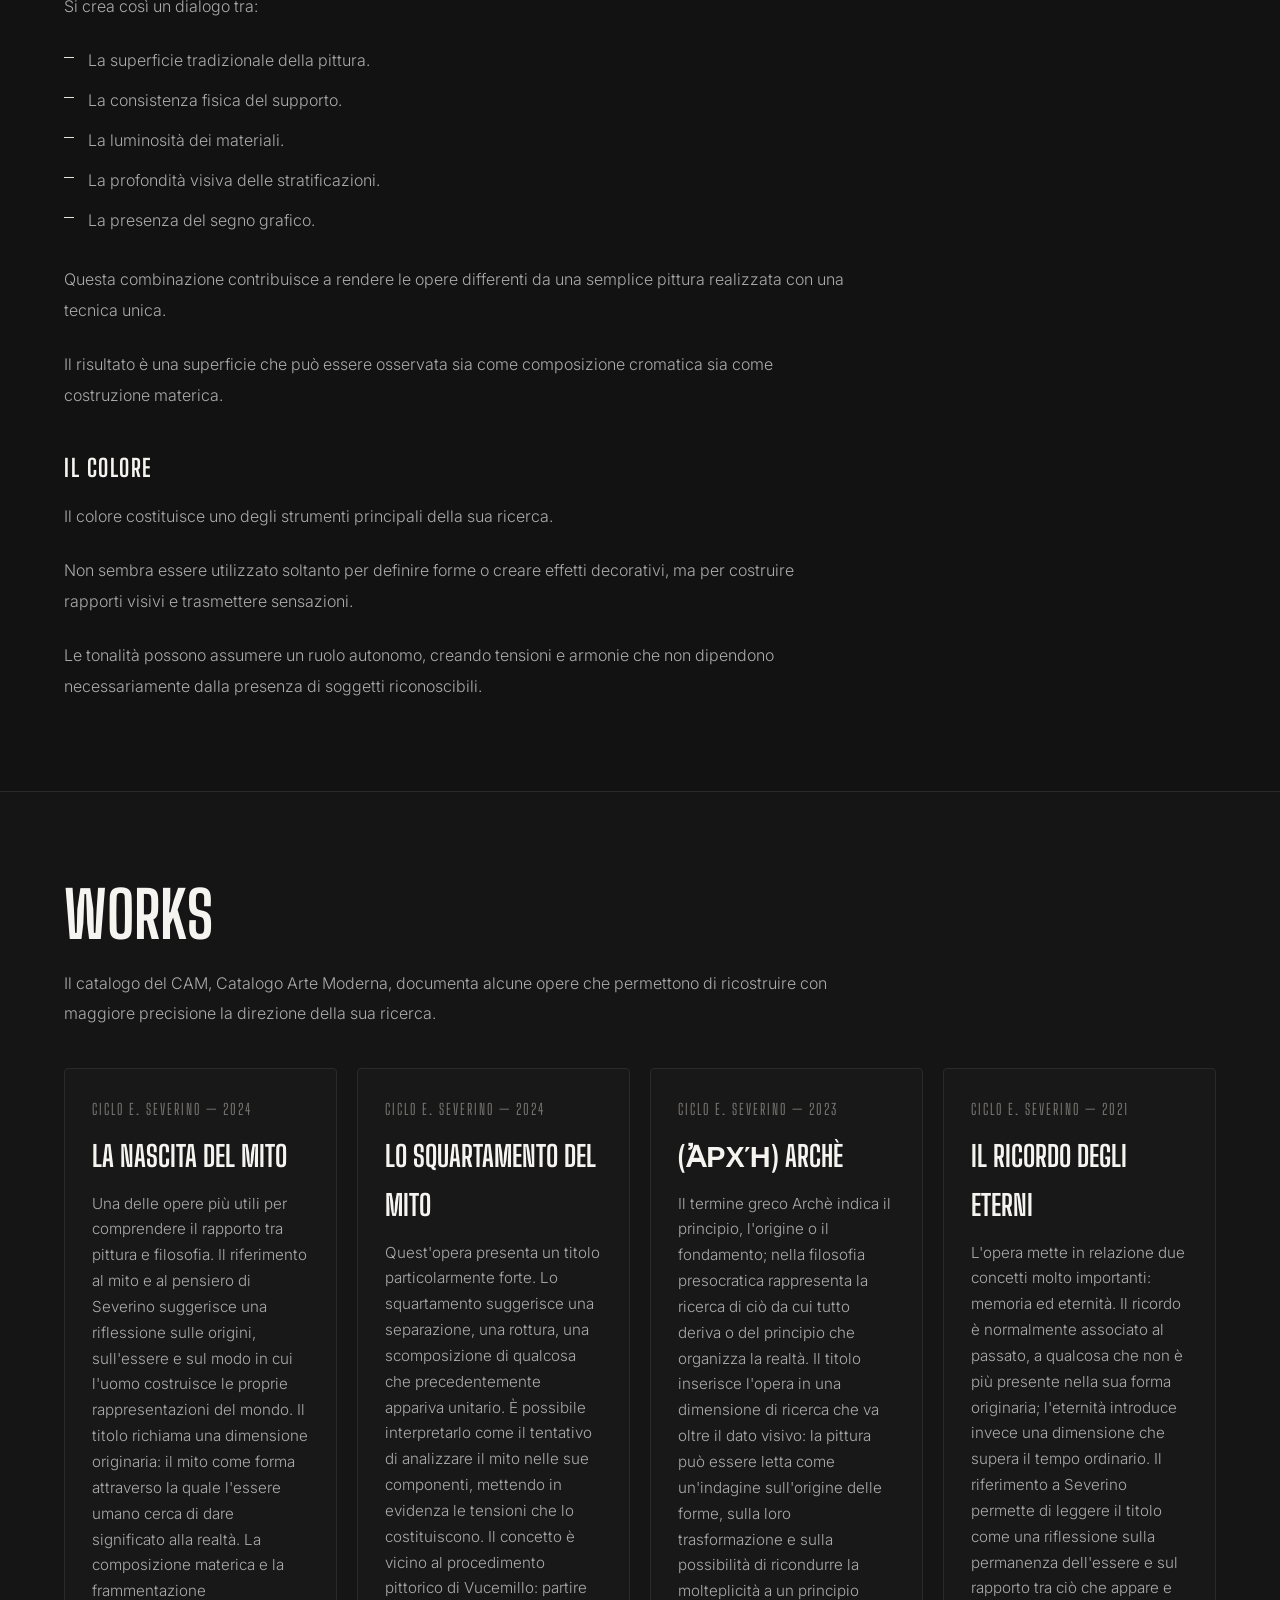
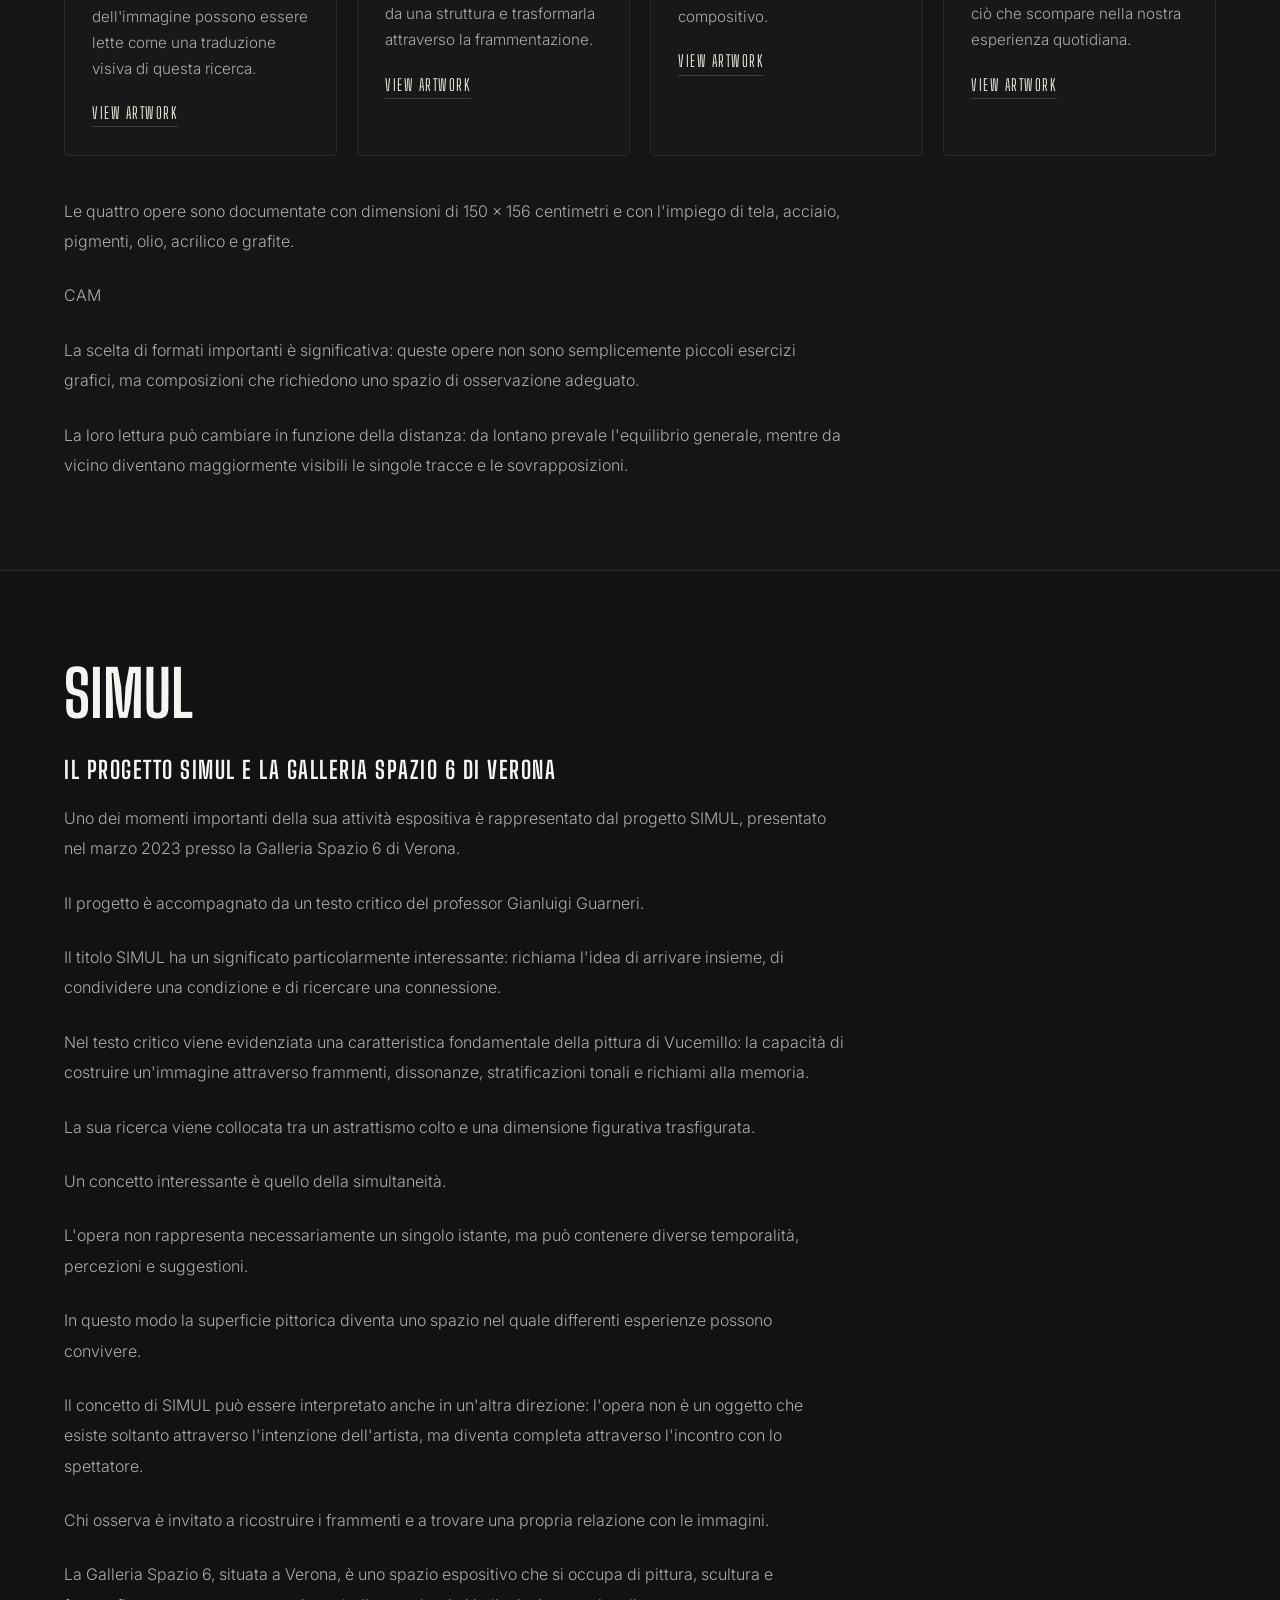
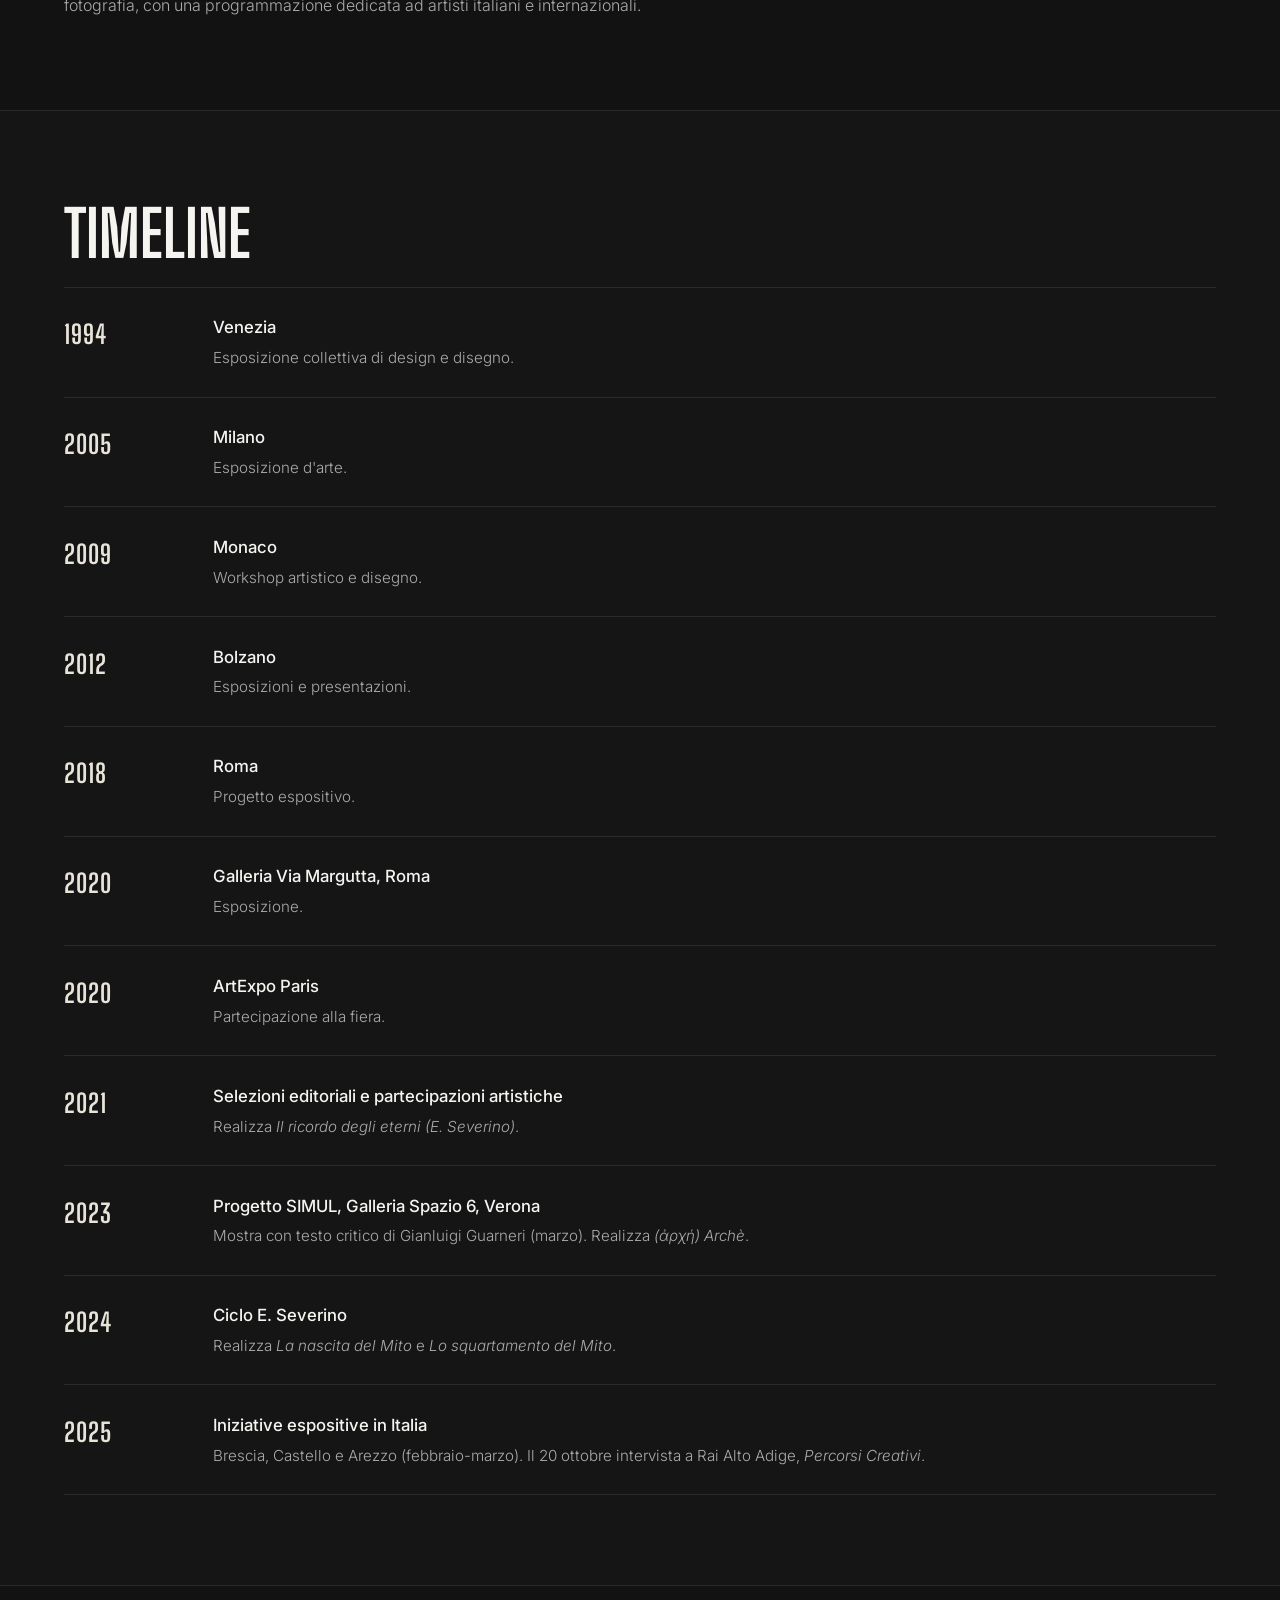
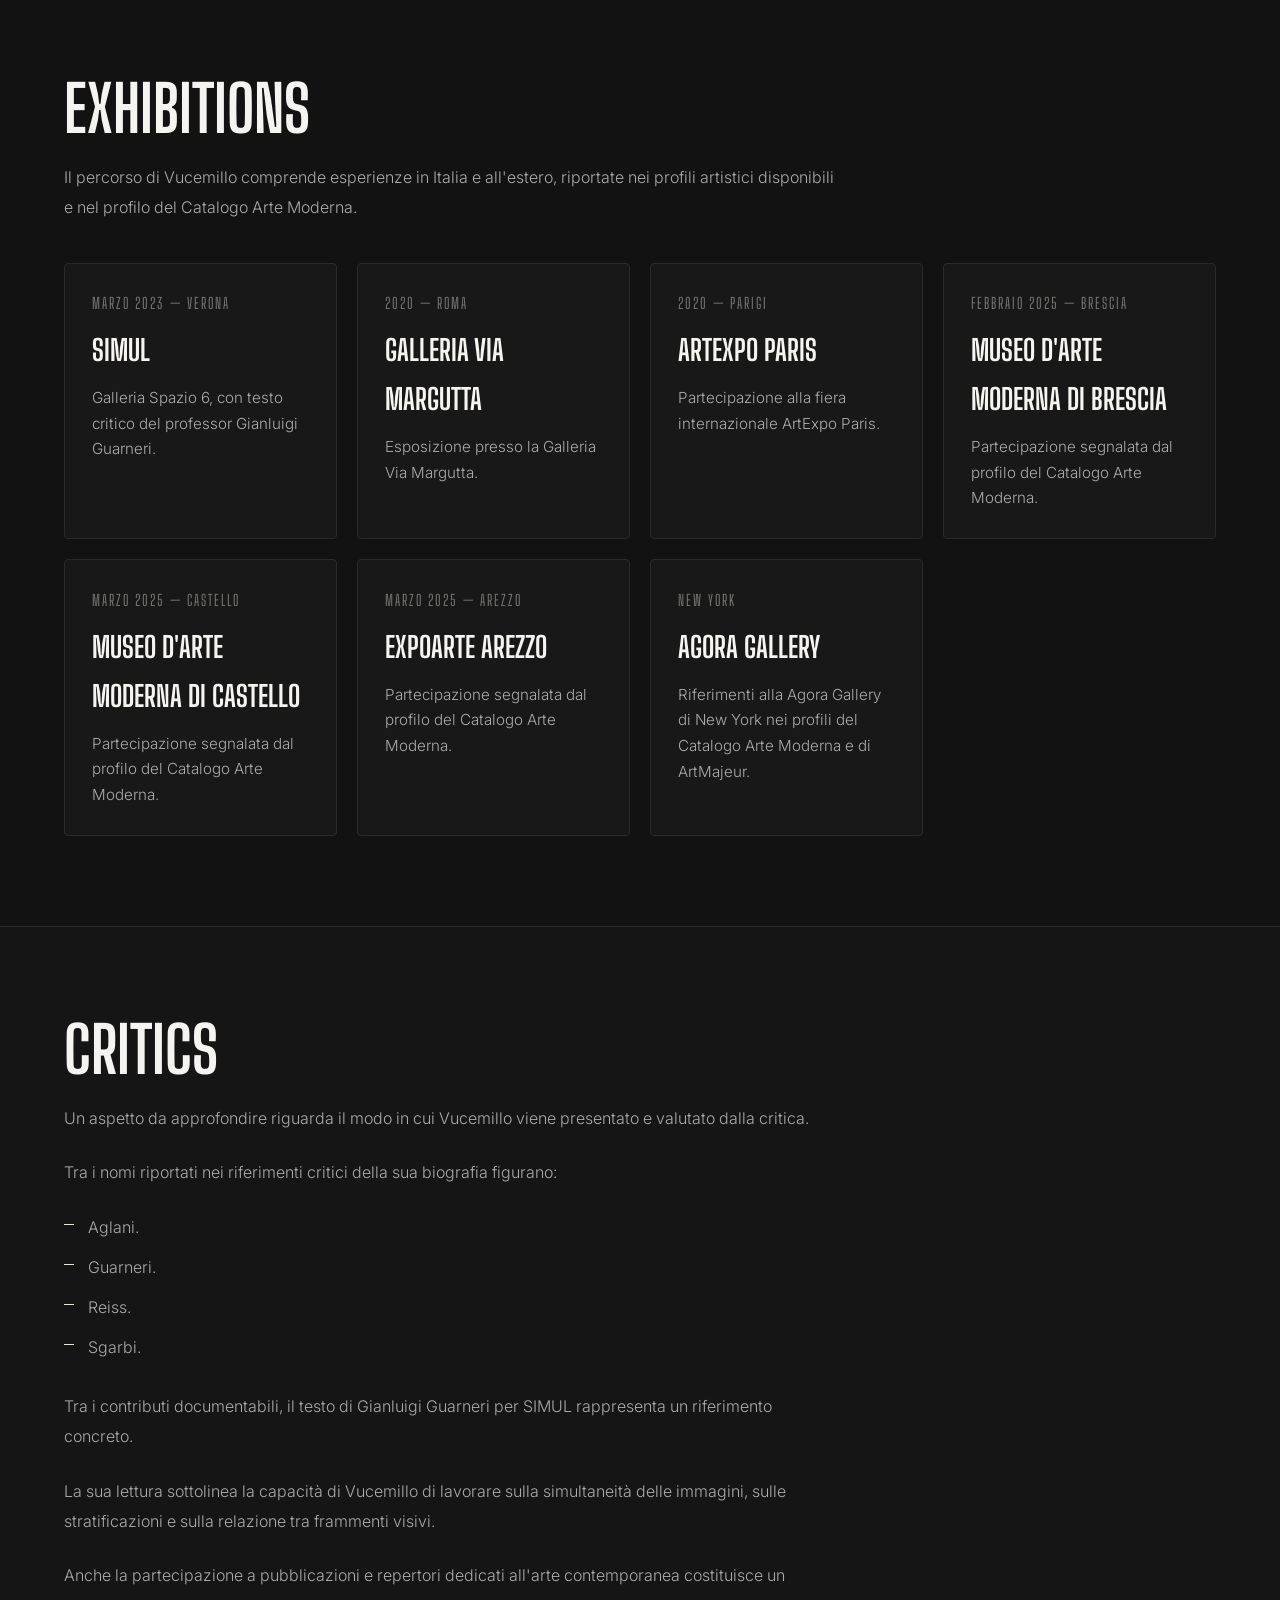
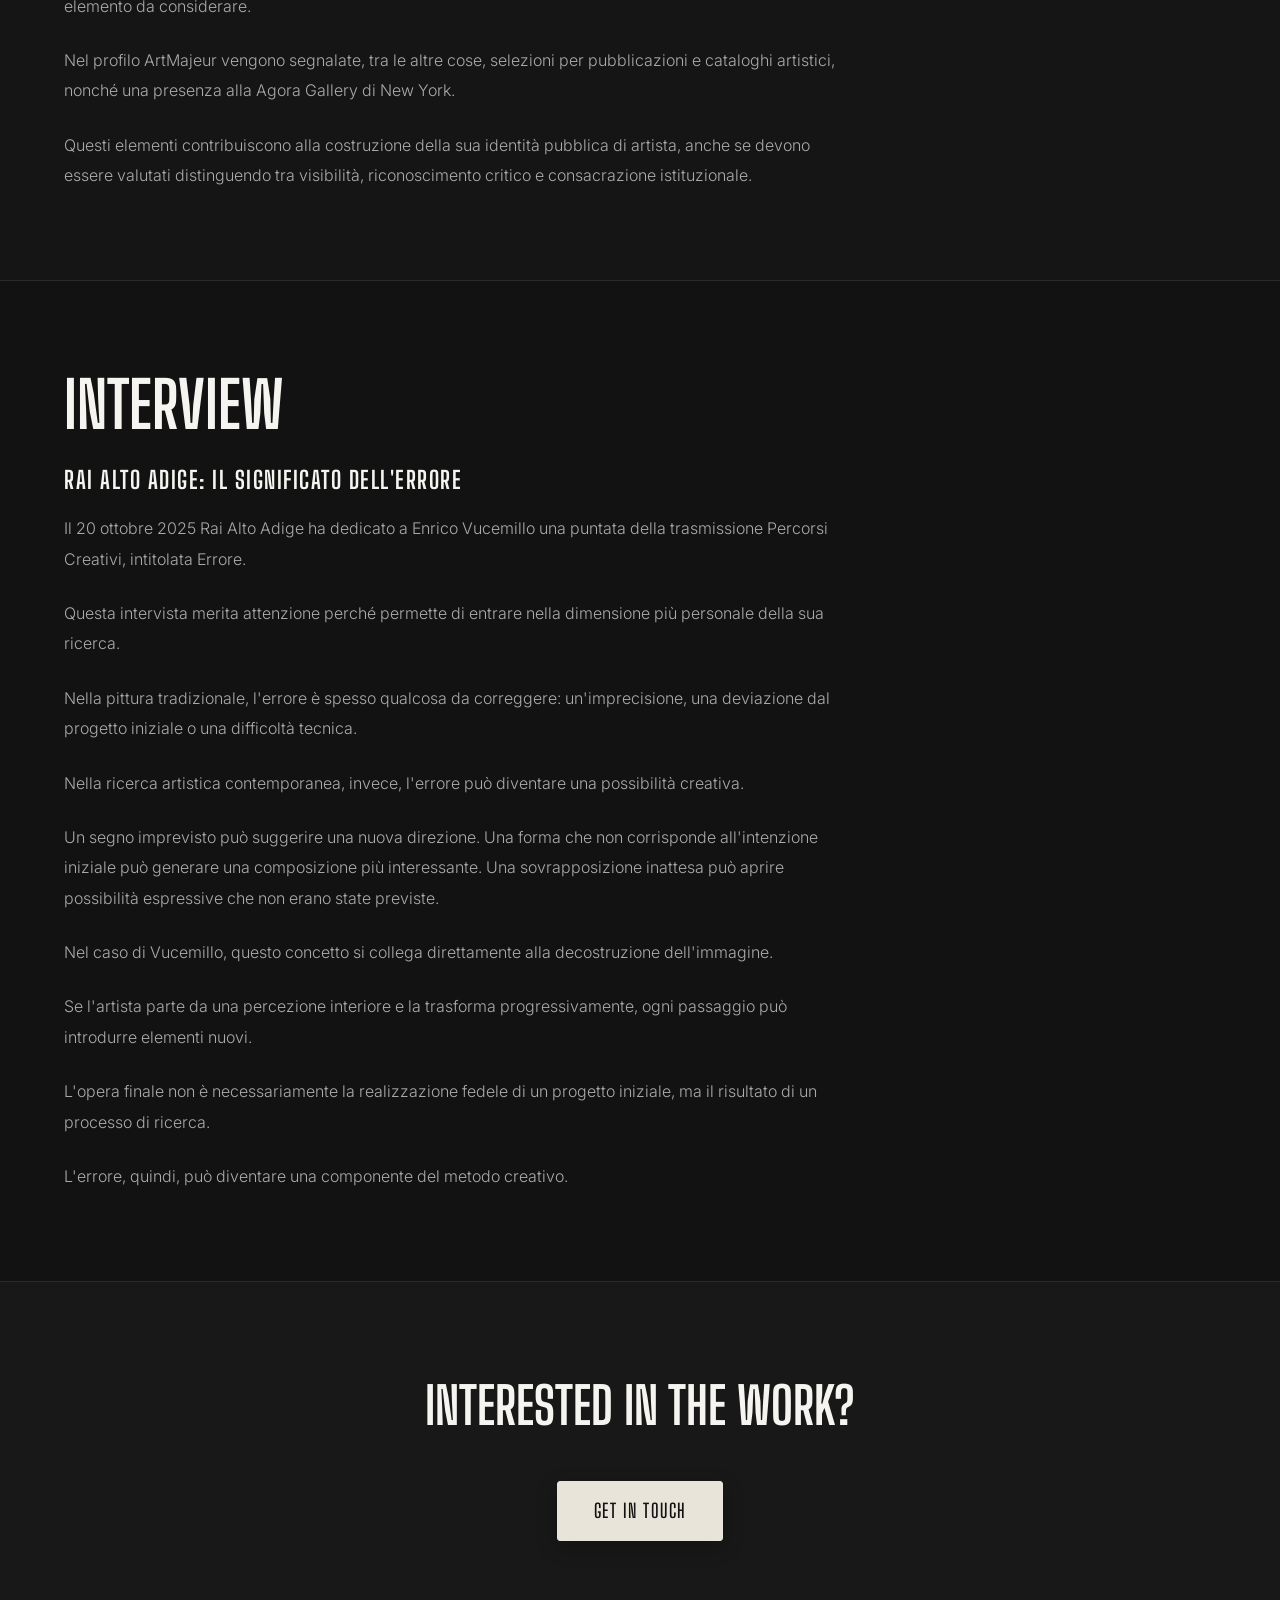
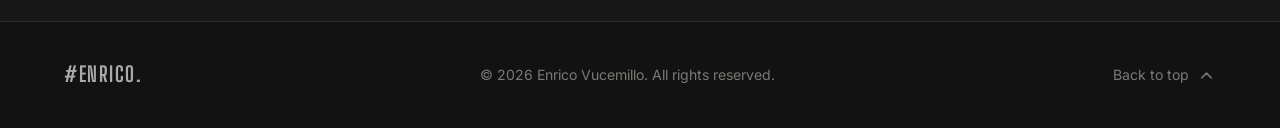
==== commit 205aa86a: "Rinomina il link dell'amministratore in un collegamento laterale e migliora lo stile" ====
--- a/public /about.html
+++ b/public /about.html
@@ -177,27 +177,23 @@
     }
     .sidebar.active { transform: translateX(0); }
 
-    .admin-floating-link {
-      position: fixed;
-      right: 1.5rem;
-      bottom: 1.5rem;
-      z-index: 1700;
-      width: 48px;
-      height: 48px;
-      display: grid;
-      place-items: center;
+    .sidebar-admin-link {
+      position: sticky;
+      bottom: 0;
+      margin-top: auto;
+      padding: 1rem 0 0.25rem;
+      border-top: 1px solid var(--border-color);
+      background-color: var(--bg-panel);
+      display: flex;
+      align-items: center;
       color: var(--text-muted);
-      background: var(--bg-panel);
-      border: 1px solid var(--border-light);
-      border-radius: 50%;
-      box-shadow: 0 6px 24px rgba(0, 0, 0, 0.35);
-    }
-    .admin-floating-link:hover {
-      color: var(--accent-crema) !important;
-      border-color: var(--accent-crema);
-      transform: translateY(-2px);
-    }
-    .admin-floating-link svg { width: 22px; height: 22px; stroke-width: 1.7; }
+      font-family: var(--font-display);
+      font-size: 1.1rem;
+      letter-spacing: 1.5px;
+      text-transform: uppercase;
+      transition: var(--transition);
+    }
+    .sidebar-admin-link:hover { color: var(--accent-crema); }
 
     .sidebar-header {
       display: flex; align-items: center; justify-content: space-between;
@@ -590,13 +586,8 @@
         <li><a href="index.html#contatti">Contact &amp; Info</a></li>
       </ul>
     </div>
+    <a class="sidebar-admin-link" href="/admin">Admin</a>
   </aside>
-  <a class="admin-floating-link" href="/admin" aria-label="Area admin" title="Admin">
-    <svg viewBox="0 0 24 24" fill="none" stroke="currentColor" stroke-linecap="round" stroke-linejoin="round" aria-hidden="true">
-      <path d="M12 22s8-4 8-11V5l-8-3-8 3v6c0 7 8 11 8 11Z"/>
-      <path d="m9 12 2 2 4-4"/>
-    </svg>
-  </a>
 
   <!-- HEADER -->
   <header class="site-header">
